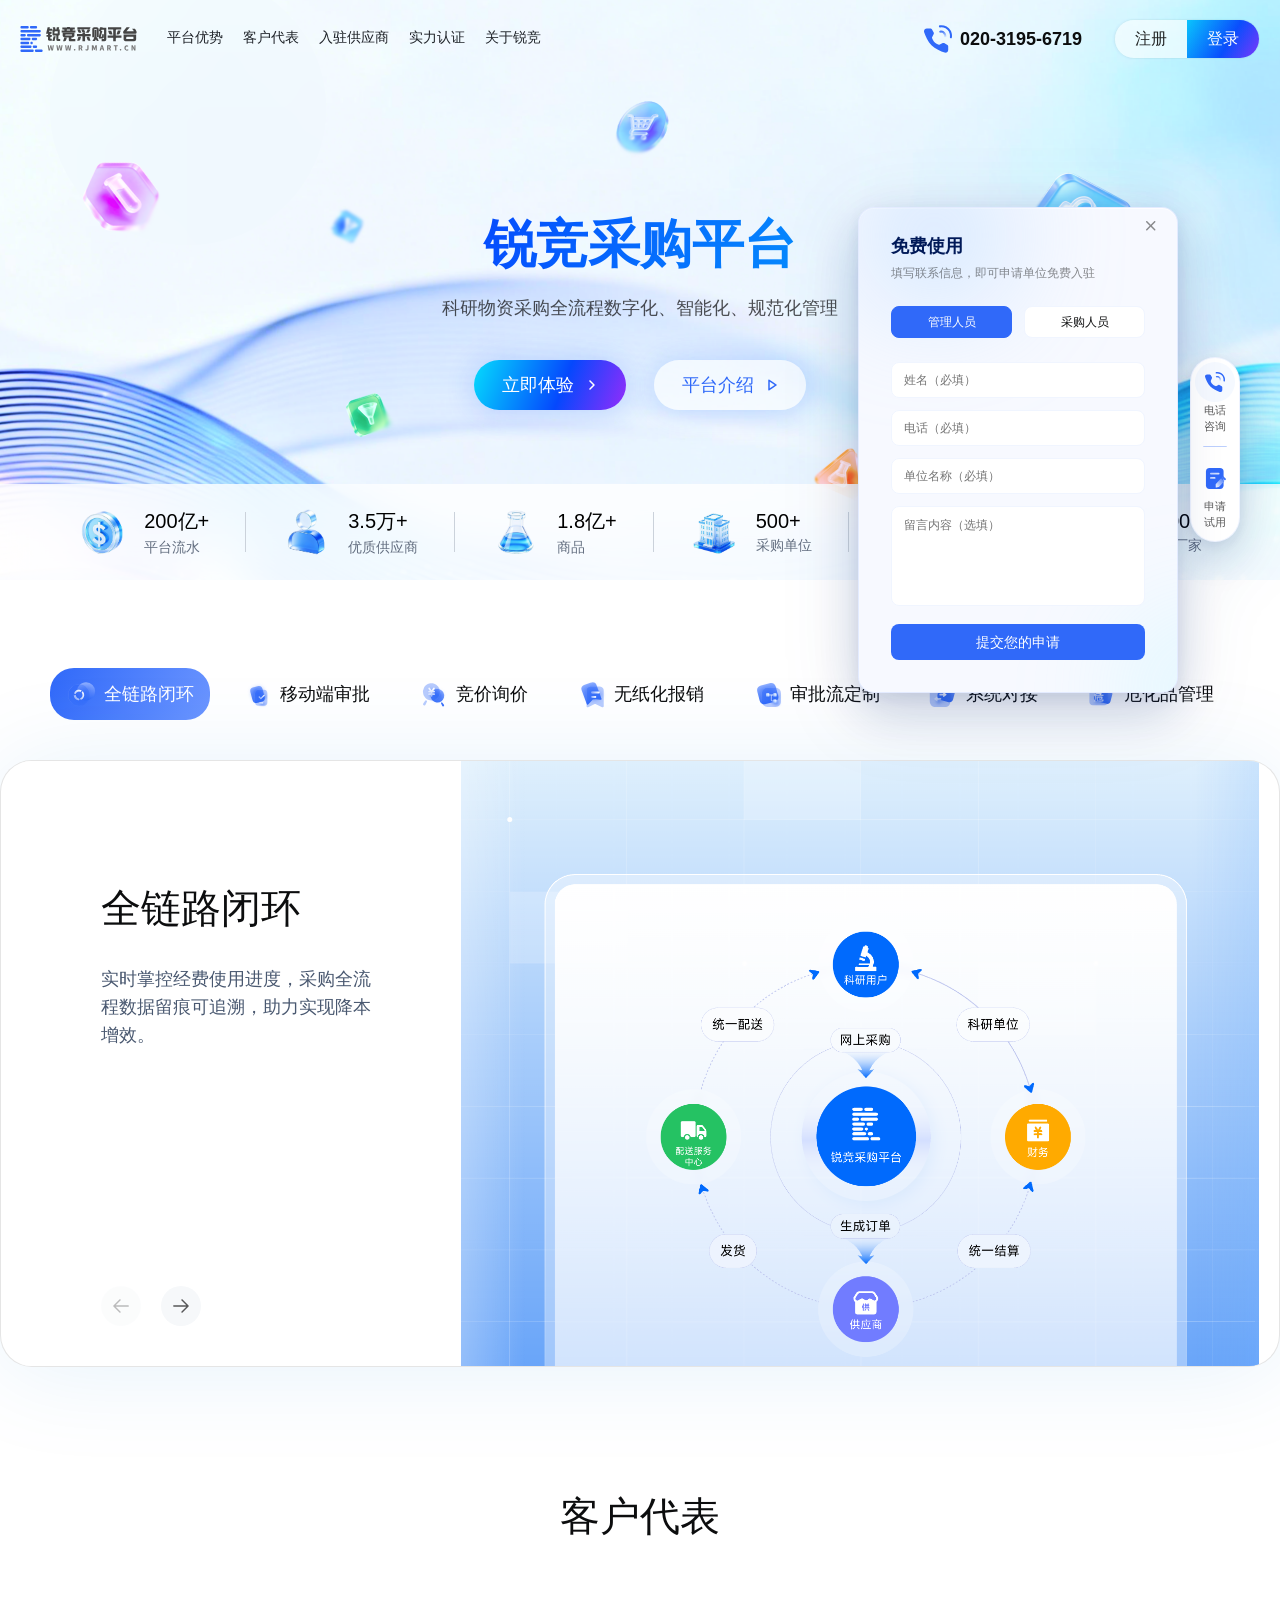
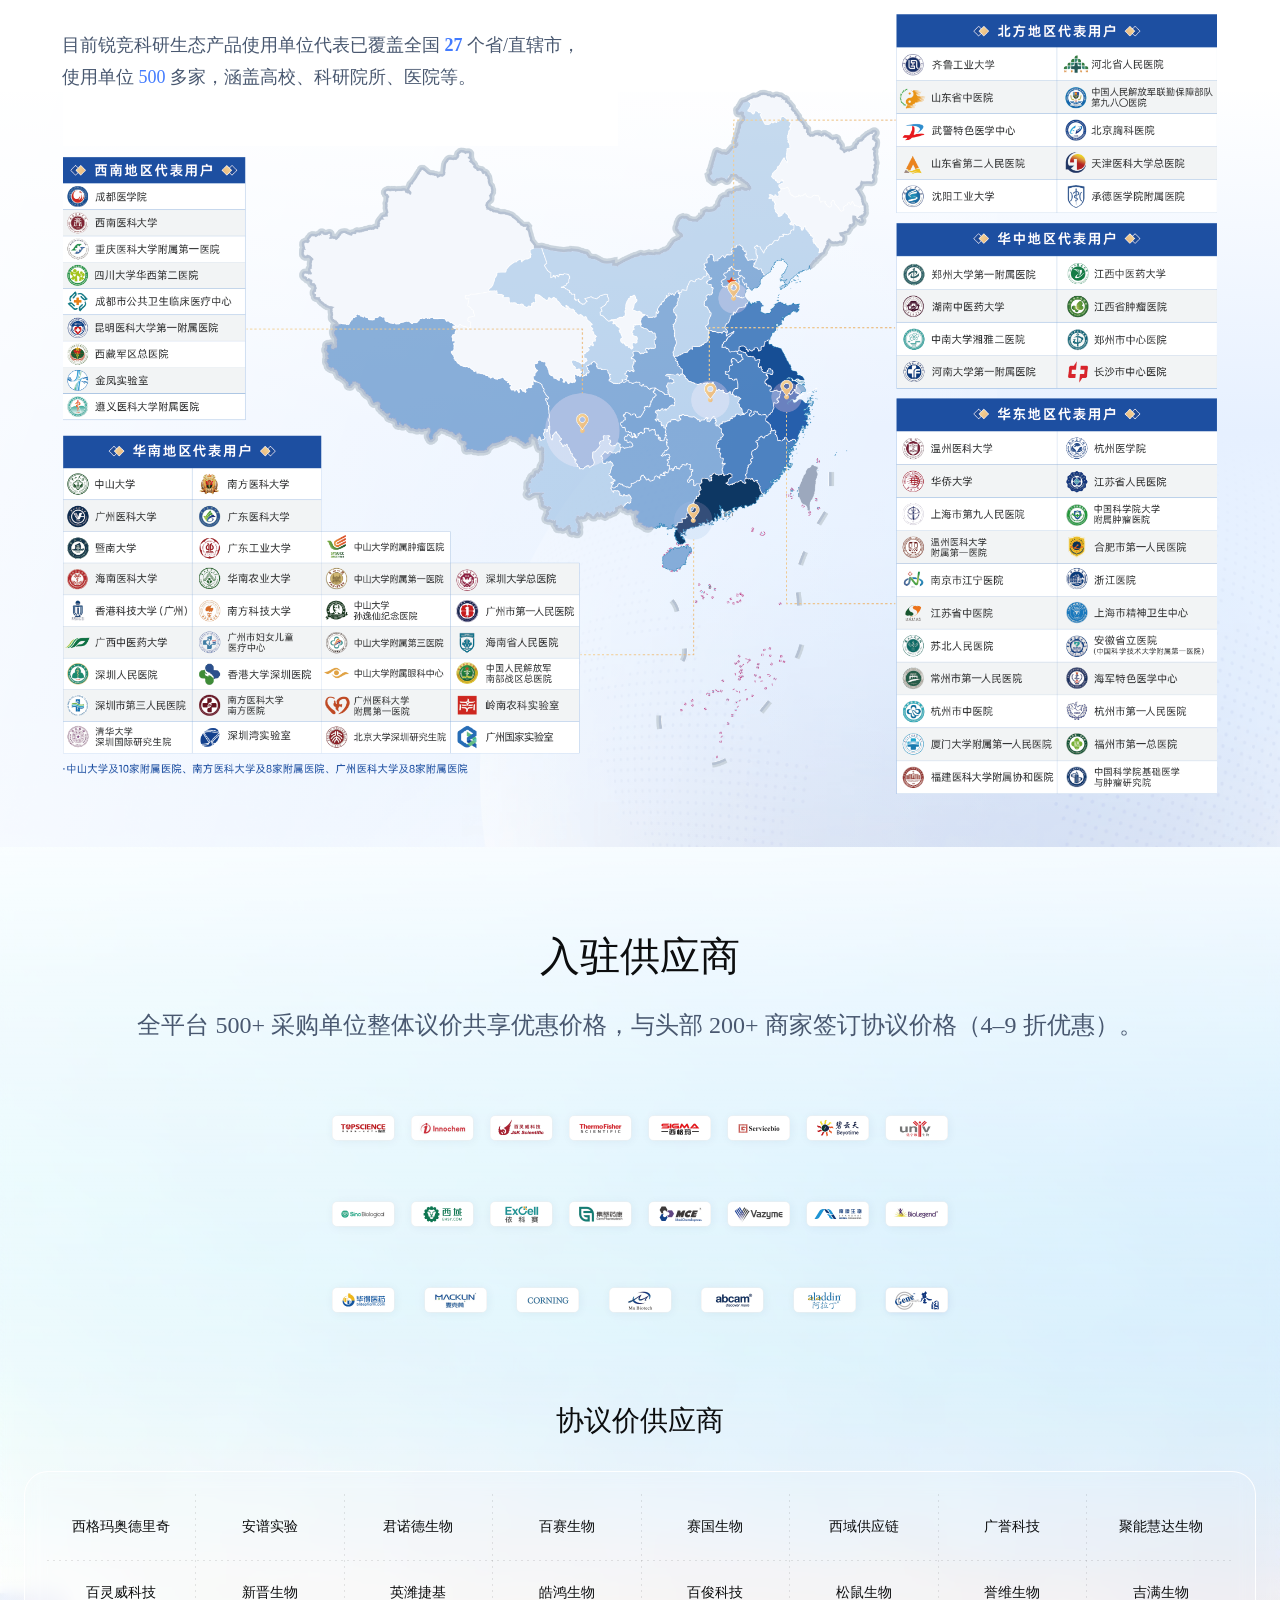
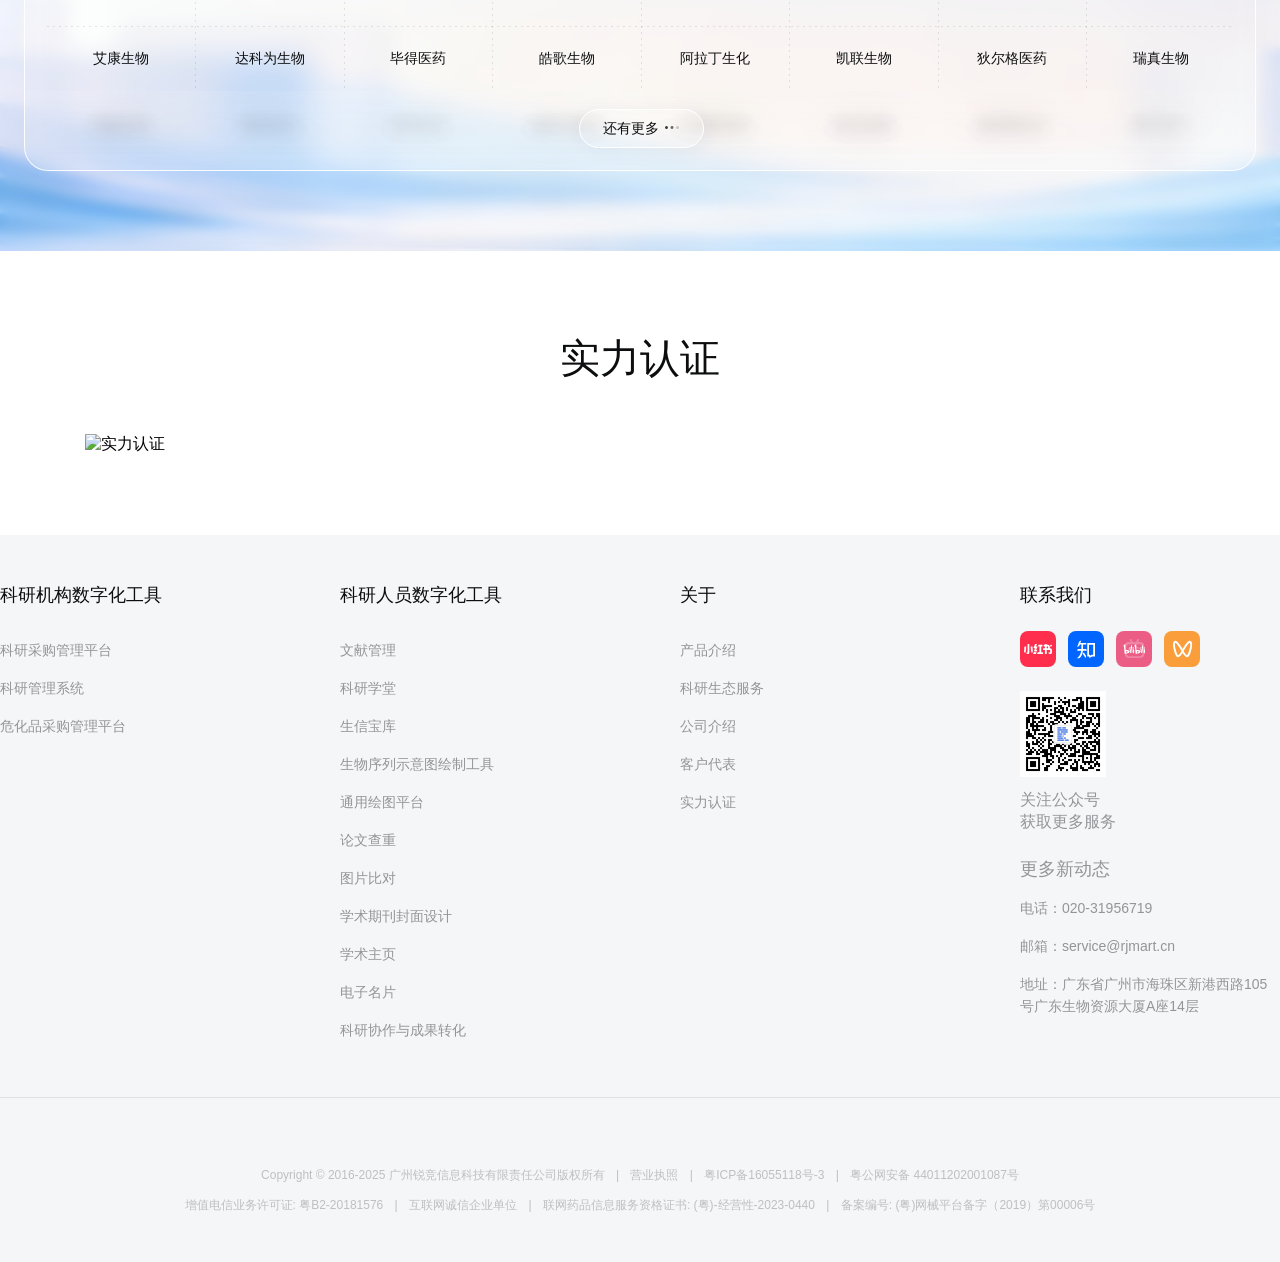
==== index.html @ 82f7213e "新增交互、动画、视频播放等需求，补充 .gitignore" ====
<!DOCTYPE html>
<html lang="zh-CN">
<head>
  <meta charset="UTF-8" />
  <meta name="viewport" content="width=device-width, initial-scale=1.0" />
  <title>锐竞采购平台</title>
  <link rel="stylesheet" href="./styles/base.css" />
</head>
<body>
  <div class="container">
    <!-- 头部导航 -->
    <header class="header">
      <div class="header-content">
        <div class="logo-nav">
          <div>
            <a href="https://www.rjmart.cn/" target="_blank" class="logo-link">
              <img src="./asset/icons/svg_069f43d7.svg" class="brand-logo" alt="锐竞采购平台" />
            </a>
          </div>
          <nav class="nav-links">
            <a href="#platform-features" class="nav-link">平台优势</a>
            <a href="#customer-section" class="nav-link">客户代表</a>
            <a href="#supplier-section" class="nav-link">入驻供应商</a>
            <a href="#certification-section" class="nav-link">实力认证</a>
            <a href="https://www.rjmart.net/" target="_blank" class="nav-link">关于锐竞</a>
          </nav>
        </div>
        <div class="header-right">
          <div class="phone">
            <img src="./asset/icons/svg_06b30892.svg" class="phone-icon" alt="电话" />
            <span>020-3195-6719</span>
          </div>
          <div class="auth-buttons">
            <a href="https://www.rjmart.cn/signup?registerType=1" target="_blank" class="btn-register link-reset">注册</a>
            <a href="https://www.rjmart.cn/Login" target="_blank" class="btn-login link-reset">登录</a>
          </div>
        </div>
      </div>
    </header>

    <!-- Hero区域 -->
    <section class="hero">
      <img src="./asset/images/2719b3e33a689b1fbf8936a420e613a2.png" class="hero-bg" alt="背景" />
      <div class="hero-content">
        <h1 class="hero-title">锐竞采购平台</h1>
        <p class="hero-subtitle">科研物资采购全流程数字化、智能化、规范化管理</p>
        <div class="hero-buttons">
          <a href="https://www.rjmart.cn/" target="_blank" class="btn-primary link-reset">
            <span>立即体验</span>
            <img src="./asset/icons/svg_hero_left_arrow.svg" class="hero-arrow-icon" alt="箭头" />
          </a>
          <button type="button" class="btn-secondary hero-platform-intro-btn" id="hero-platform-intro-btn">
            <span>平台介绍</span>
            <img src="./asset/icons/svg_hero_right_arrow.svg" class="hero-arrow-icon" alt="" aria-hidden="true" />
          </button>
        </div>
      </div>
    </section>

    <!-- 统计数据条 -->
    <div class="stats-bar">
      <div class="stats-bar-content">
        <div class="stat-item">
          <div class="stat-icon">
            <img src="./asset/images/3eb939e16cb990d3c353a13c28d0bb46.png" class="stat-sprite stat-sprite-1" alt="图标" />
          </div>
          <div class="stat-text">
            <h3>200亿+</h3>
            <p>平台流水</p>
          </div>
        </div>
        <div class="stat-divider"></div>
        <div class="stat-item">
          <div class="stat-icon">
            <img src="./asset/images/3eb939e16cb990d3c353a13c28d0bb46.png" class="stat-sprite stat-sprite-2" alt="图标" />
          </div>
          <div class="stat-text">
            <h3>3.5万+</h3>
            <p>优质供应商</p>
          </div>
        </div>
        <div class="stat-divider"></div>
        <div class="stat-item">
          <div class="stat-icon">
            <img src="./asset/images/3eb939e16cb990d3c353a13c28d0bb46.png" class="stat-sprite stat-sprite-3" alt="图标" />
          </div>
          <div class="stat-text">
            <h3>1.8亿+</h3>
            <p>商品</p>
          </div>
        </div>
        <div class="stat-divider"></div>
        <div class="stat-item">
          <div class="stat-icon">
            <img src="./asset/images/3eb939e16cb990d3c353a13c28d0bb46.png" class="stat-sprite stat-sprite-4" alt="图标" />
          </div>
          <div class="stat-text">
            <h3>500+</h3>
            <p>采购单位</p>
          </div>
        </div>
        <div class="stat-divider"></div>
        <div class="stat-item">
          <div class="stat-icon">
            <img src="./asset/images/3eb939e16cb990d3c353a13c28d0bb46.png" class="stat-sprite stat-sprite-5" alt="图标" />
          </div>
          <div class="stat-text">
            <h3>50万+</h3>
            <p>科研人员</p>
          </div>
        </div>
        <div class="stat-divider"></div>
        <div class="stat-item">
          <div class="stat-icon">
            <img src="./asset/images/3eb939e16cb990d3c353a13c28d0bb46.png" class="stat-sprite stat-sprite-6" alt="图标" />
          </div>
          <div class="stat-text">
            <h3>4800+</h3>
            <p>品牌厂家</p>
          </div>
        </div>
      </div>
    </div>

    <!-- 右侧浮窗 -->
    <div class="floating-window">
      <!-- 主表单面板 -->
      <div class="float-form-panel" id="main-panel">
        <!-- 背景装饰 -->
        <div class="float-bg-decoration float-bg-circle1"></div>
        <div class="float-bg-decoration float-bg-circle2"></div>

        <!-- 关闭按钮 -->
        <button class="float-close-btn" id="float-close-btn">
          <svg width="18" height="18" viewBox="0 0 18 18" fill="none">
            <path d="M9.24887 0.219943C9.54176 0.512837 9.54175 0.987716 9.24884 1.28059L5.79413 4.7349L9.24885 8.18922C9.54175 8.4821 9.54177 8.95697 9.24888 9.24986C8.95599 9.54274 8.48112 9.54273 8.18825 9.24982L4.73393 5.7951L1.27962 9.24981C0.98674 9.54272 0.51186 9.54274 0.218966 9.24984C-0.0739195 8.95696 -0.0739147 8.48209 0.218977 8.18921L3.67343 4.7349L0.218987 1.2806C-0.0739103 0.987717 -0.0739151 0.512844 0.218976 0.219953C0.511868 -0.0729385 0.98674 -0.0729337 1.27963 0.219964L4.73393 3.6744L8.18824 0.219954C8.48112 -0.0729381 8.95598 -0.0729429 9.24887 0.219943Z" fill="rgba(0, 0, 0, 0.45)"/>
          </svg>
        </button>

        <!-- 管理人员表单内容 -->
        <div class="float-form-content" id="manager-form-content">
          <!-- 标题 -->
          <div class="float-header">
            <div class="float-title">免费使用</div>
            <div class="float-subtitle">填写联系信息，即可申请单位免费入驻</div>
          </div>

          <!-- Tab切换 -->
          <div class="float-tabs">
            <div class="float-tab manager" data-tab="manager">管理人员</div>
            <div class="float-tab buyer" data-tab="buyer">采购人员</div>
          </div>

          <!-- 表单 -->
          <form class="float-form" id="float-form">
            <div class="float-input-wrapper">
              <input type="text" class="float-input" id="float-name" placeholder="姓名（必填）" required />
              <span class="float-error-msg">请输入姓名</span>
            </div>
            <div class="float-input-wrapper">
              <input type="tel" class="float-input" id="float-phone" placeholder="电话（必填）" required />
              <span class="float-error-msg">请输入正确的电话号码</span>
            </div>
            <div class="float-input-wrapper">
              <input type="text" class="float-input" id="float-company" placeholder="单位名称（必填）" required />
              <span class="float-error-msg">请输入单位名称</span>
            </div>
            <div class="float-input-wrapper">
              <textarea class="float-textarea" id="float-message" placeholder="留言内容（选填）"></textarea>
            </div>
            <button type="submit" class="float-submit-btn">提交您的申请</button>
          </form>
        </div>

        <!-- 采购人员内容 -->
        <div class="float-form-content buyer-panel" id="buyer-panel-content">
          <div class="float-header">
            <div class="float-title">免费使用</div>
            <div class="float-subtitle">填写联系信息，即可申请单位免费入驻</div>
          </div>

          <div class="float-tabs">
            <div class="float-tab buyer" data-tab="manager-back">管理人员</div>
            <div class="float-tab manager" data-tab="buyer">采购人员</div>
          </div>

          <div class="buyer-content">
            <div class="buyer-icon"></div>
            <div class="buyer-text">直接注册，立即开始采购</div>
            <button class="buyer-register-btn" id="buyer-register-btn">前往平台注册</button>
          </div>
        </div>

        <!-- 提交成功内容 -->
        <div class="float-form-content success-panel" id="success-panel-content">
          <div class="float-header">
            <div class="float-title">免费使用</div>
            <div class="float-subtitle">填写联系信息，即可申请单位免费入驻</div>
          </div>

          <div class="float-tabs">
            <div class="float-tab manager" data-tab="manager">管理人员</div>
            <div class="float-tab buyer" data-tab="buyer">采购人员</div>
          </div>

          <div class="success-content">
            <div class="success-icon-wrapper">
              <div class="success-icon">
                <svg width="48" height="48" viewBox="0 0 48 48" fill="none">
                  <path d="M24 4C12.96 4 4 12.96 4 24C4 35.04 12.96 44 24 44C35.04 44 44 35.04 44 24C44 12.96 35.04 4 24 4ZM19.6 34L9.6 24L12.44 21.16L19.6 28.3L35.56 12.34L38.4 15.18L19.6 34Z" fill="#19BE6B"/>
                </svg>
              </div>
              <div class="success-title">提交成功</div>
            </div>
            <div class="success-subtitle">请耐心等候，我们会尽快和您联系</div>
          </div>
        </div>

        <!-- 电话咨询内容 -->
        <div class="phone-consult-panel" id="phone-consult-panel-content">
          <div class="phone-consult-content">
            <div class="phone-consult-info">
              <div class="phone-consult-header">
                <div class="phone-consult-icon">
                  <img src="./asset/icons/svg_06b30892.svg" class="phone-consult-icon-image" alt="电话咨询" />
                </div>
                <div class="phone-consult-label">电话咨询</div>
              </div>
              <div class="phone-consult-number">020-3195-6719</div>
            </div>
          </div>
        </div>
      </div>

      <!-- 胶囊按钮组 -->
      <div class="float-capsule-buttons">
        <div class="float-capsule-item">
          <button class="float-capsule-btn" id="phone-consult-btn">
            <img src="./asset/icons/svg_06b30892.svg" class="float-capsule-phone-icon" alt="电话咨询" />
          </button>
          <div class="float-capsule-text">电话咨询</div>
        </div>

        <img src="./asset/icons/svg_7c4cdadf.svg" class="float-capsule-divider-image" alt="" aria-hidden="true" />

        <div class="float-capsule-item">
          <button class="float-capsule-btn" id="trial-btn">
            <span class="float-capsule-trial-icon-wrap">
              <img src="./asset/icons/svg_067db732.svg" class="float-capsule-trial-icon" alt="申请试用" />
            </span>
          </button>
          <div class="float-capsule-text">申请试用</div>
        </div>
      </div>
    </div>

    <!-- 电话咨询弹窗 -->
    <div class="phone-popup" id="phone-popup">
      <div class="phone-popup-content">
        <div class="phone-popup-title">电话咨询</div>
        <div class="phone-popup-number">400-920-5856</div>
        <button class="phone-popup-close" id="phone-popup-close">关闭</button>
      </div>
    </div>

    <!-- 平台介绍视频弹窗（无标题栏、视频贴边，关闭钮叠在画面角上） -->
    <div class="hero-video-modal" id="hero-video-modal" aria-hidden="true">
      <div class="hero-video-modal__panel" role="dialog" aria-modal="true" aria-label="平台介绍视频">
        <div class="hero-video-modal__frame">
          <button type="button" class="hero-video-modal__close" id="hero-video-modal-close" aria-label="关闭">
            <span class="hero-video-modal__close-x" aria-hidden="true">×</span>
          </button>
          <video
            id="hero-intro-video"
            class="hero-video-modal__video"
            controls
            playsinline
            preload="auto"
            src="./asset/videos/锐竞采购平台介绍视频.mp4"
          >
            您的浏览器不支持视频播放。
          </video>
        </div>
      </div>
    </div>

    <!-- 功能导航区 -->
    <section class="features-section" id="platform-features">
      <div class="feature-tabs">
        <div class="feature-tab active" data-feature="0">
          <img src="./asset/icons/svg_e5fe898e.svg" alt="全链路闭环" />
          <span>全链路闭环</span>
        </div>
        <div class="feature-tab" data-feature="1">
          <img src="./asset/icons/svg_d5ce6369.svg" alt="移动端审批" />
          <span>移动端审批</span>
        </div>
        <div class="feature-tab" data-feature="2">
          <img src="./asset/icons/svg_d8005b48.svg" alt="竞价询价" />
          <span>竞价询价</span>
        </div>
        <div class="feature-tab" data-feature="3">
          <img src="./asset/icons/svg_da78102b.svg" alt="无纸化报销" />
          <span>无纸化报销</span>
        </div>
        <div class="feature-tab" data-feature="4">
          <img src="./asset/icons/svg_dcaa080a.svg" alt="审批流定制" />
          <span>审批流定制</span>
        </div>
        <div class="feature-tab" data-feature="5">
          <img src="./asset/icons/svg_f1c363e5.svg" alt="系统对接" />
          <span>系统对接</span>
        </div>
        <div class="feature-tab" data-feature="6">
          <img src="./asset/icons/svg_f3f55bc4.svg" alt="危化品管理" />
          <span>危化品管理</span>
        </div>
      </div>

      <div class="feature-card">
        <div class="feature-info">
          <div class="feature-copy" id="feature-copy">
            <h2 id="feature-title">全链路闭环</h2>
            <p id="feature-desc">实时掌控经费使用进度，采购全流程数据留痕可追溯，助力实现降本增效。</p>
          </div>
          <div class="feature-nav-buttons">
            <div class="nav-btn disabled" id="prev-btn">
              <img src="./asset/icons/svg_e186ea07.svg" class="nav-arrow-icon nav-arrow-icon--prev" alt="上一个" />
            </div>
            <div class="nav-btn" id="next-btn">
              <img src="./asset/icons/svg_e186ea07.svg" class="nav-arrow-icon" alt="下一个" />
            </div>
          </div>
        </div>
        <div class="feature-image" id="feature-image">
          <div class="feature-carousel" id="feature-carousel">
            <div class="feature-carousel-track" id="feature-carousel-track"></div>
          </div>
        </div>
      </div>
    </section>

    <!-- 客户代表区域 -->
    <section id="customer-section" style="display: flex; justify-content: flex-start; align-items: center; flex-direction: column; gap: 48px; padding-top: 40px;">
      <span style="color: #0C0D0E; font-size: 40px; font-family: PingFang SC; font-weight: 500; line-height: 60px;">客户代表</span>
      <div style="width: 1920px; height: 852px; flex: none; position: relative;">
        <div style="width: 1920px; height: 818px; flex: none; position: absolute; left: 0px; top: 34px; z-index: 0;">
          <img src="./asset/images/24d92bf38ad6e90e98cdb45c10b36dd3.png" title="矩形 62" style="flex: none; position: absolute; left: 140px; top: 217px; z-index: 1; width: 1780px; height: 737px; object-fit: cover" />
          <div style="width: 1920px; height: 755px; flex: none; background: linear-gradient(181deg, #FFFFFF 0%, #E6F0FF 44%, rgba(255,255,255,0) 100%); position: absolute; left: 0px; top: 63px; z-index: 2;"></div>
          <div style="width: 1317px; height: 802px; flex: none; background: linear-gradient(108deg, #FFFFFF 0%, rgba(255,255,255,0) 100%, rgba(255,255,255,0) 100%); position: absolute; left: 0px; top: 16px; z-index: 3;"></div>
        </div>
        <div style="width: 1232px; height: 818px; flex: none; position: absolute; left: 344px; top: 0px; z-index: 1;">
          <div style="width: 320px; height: 374px; flex: none; background: #FFFFFF; position: absolute; left: 873px; top: 425px; z-index: 1;"></div>
          <div style="width: 130px; height: 222px; flex: none; background: #FFFFFF; position: absolute; left: 297px; top: 536px; z-index: 2;"></div>
          <div style="width: 258px; height: 190px; flex: none; background: #FFFFFF; position: absolute; left: 297px; top: 568px; z-index: 3;"></div>
          <div style="width: 258px; height: 291px; flex: none; background: #FFFFFF; position: absolute; left: 39px; top: 467px; z-index: 4;"></div>
          <div style="width: 320px; height: 184px; flex: none; background: #FFFFFF; position: absolute; left: 873px; top: 34px; z-index: 5;"></div>
          <div style="width: 320px; height: 143px; flex: none; background: #FFFFFF; position: absolute; left: 873px; top: 250px; z-index: 6;"></div>
          <div style="width: 182px; height: 239px; flex: none; background: #FFFFFF; position: absolute; left: 39px; top: 186px; z-index: 7;"></div>
          <img src="./asset/images/29f3bbb7d2d276ce3cf586221c9dc9c2.png" title="资源 7@300x" style="flex: none; position: absolute; left: 39px; top: 19px; z-index: 8; width: 1154px; height: 780px; object-fit: cover" />
          <div style="width: 555px; height: 56px; flex: none; background: #FFFFFF; position: absolute; left: 39px; top: 95px; z-index: 9;"></div>
          <span style="position: absolute; left: 38px; top: 34px; z-index: 10;">
            <span style="color: #495870; font-size: 18px; font-family: PingFang SC; line-height: 32px;">目前锐竞科研生态产品使用单位代表已覆盖全国</span>
            <span style="color: #427BFF; font-size: 18px; font-family: PingFang SC; font-weight: 600; line-height: 32px;">27</span>
            <span style="color: #495870; font-size: 18px; font-family: PingFang SC; line-height: 32px;">个省/直辖市，<br />使用单位</span>
            <span style="color: #427BFF; font-size: 18px; font-family: PingFang SC; font-weight: 500; line-height: 32px;">500</span>
            <span style="color: #495870; font-size: 18px; font-family: PingFang SC; line-height: 32px;">多家，涵盖高校、科研院所、医院等。</span>
          </span>
        </div>
      </div>
    </section>

    <!-- 入驻供应商区域 -->
    <section id="supplier-section" class="supplier-section">
      <div class="supplier-stage">
        <div class="supplier-stage-layer">
          <div class="supplier-stage-layer">
            <div class="supplier-stage-layer">
              <img src="./asset/images/bed6c5d9e327fe053f908bda0a85f97e.png" title="jimeng-2026-02-28-1675-柔和渐变背景，虚化的建筑轮廓，光影流动，横版构图，高饱和度，细腻渐变，留白设计，..." class="supplier-stage-image" />
            </div>
          </div>
        </div>
        <div class="supplier-stage-backdrop"></div>
      </div>
      <div class="supplier-brand-group">
        <div class="supplier-brand-heading">
          <span class="supplier-brand-title">入驻供应商</span>
          <span class="supplier-brand-desc">全平台 500+ 采购单位整体议价共享优惠价格，与头部 200+ 商家签订协议价格（4–9 折优惠）。</span>
        </div>
        <div class="supplier-brand-grid">
          <div class="supplier-brand-row">
            <div class="supplier-logo-card">
              <img src="./asset/images/f73e2f1a041bc54a1525e1104da39fa9.png" title="矩形" class="supplier-logo-image" />
            </div>
            <div class="supplier-logo-card">
              <img src="./asset/images/414c98cd2922da76e80208afda2759df.png" title="矩形" class="supplier-logo-image" />
            </div>
            <div class="supplier-logo-card">
              <img src="./asset/images/63bdd1ba0f12b15691a488fd498a1643.png" title="矩形" class="supplier-logo-image" />
            </div>
            <div class="supplier-logo-card">
              <img src="./asset/images/28b0616cf3a1143e42f4c5556c20566c.png" title="矩形" class="supplier-logo-image" />
            </div>
            <div class="supplier-logo-card">
              <img src="./asset/images/ec1db71f625004ba42505c00cb9d2d3c.png" title="矩形" class="supplier-logo-image" />
            </div>
            <div class="supplier-logo-card">
              <img src="./asset/images/37f9e564ad1c8d241e46bd940a8522bf.png" title="矩形" class="supplier-logo-image" />
            </div>
            <div class="supplier-logo-card">
              <img src="./asset/images/d3fcb0528fd273cba869e4e918089c51.png" title="矩形" class="supplier-logo-image" />
            </div>
            <div class="supplier-logo-card">
              <img src="./asset/images/ce4fb75132be92e7ad9502540ce24ff8.png" title="矩形" class="supplier-logo-image" />
            </div>
          </div>
          <div class="supplier-brand-row">
            <div class="supplier-logo-card">
              <img src="./asset/images/8abc076a37efc79b2da609cdb899a623.png" title="矩形" class="supplier-logo-image" />
            </div>
            <div class="supplier-logo-card">
              <img src="./asset/images/6a76c535bfde173c8c0e99a8c80fe584.png" title="矩形" class="supplier-logo-image" />
            </div>
            <div class="supplier-logo-card">
              <img src="./asset/images/855cd5bdec8fd194efb5720cea2ec0dd.png" title="矩形" class="supplier-logo-image" />
            </div>
            <div class="supplier-logo-card">
              <img src="./asset/images/745b9722b07695d207603a849d4f47d6.png" title="矩形" class="supplier-logo-image" />
            </div>
            <div class="supplier-logo-card">
              <img src="./asset/images/c1bf9e6d8343b51e20f684ea6ed7fefb.png" title="矩形" class="supplier-logo-image" />
            </div>
            <div class="supplier-logo-card">
              <img src="./asset/images/78c33c28a5db6328555abafa4793f197.png" title="矩形" class="supplier-logo-image" />
            </div>
            <div class="supplier-logo-card">
              <img src="./asset/images/9ee7056893e0f6d38f1b2a694793f84c.png" title="矩形" class="supplier-logo-image" />
            </div>
            <div class="supplier-logo-card">
              <img src="./asset/images/d27ed32641349edb666022c22a7455ac.png" title="矩形" class="supplier-logo-image" />
            </div>
          </div>
          <div class="supplier-brand-row">
            <div class="supplier-logo-card">
              <img src="./asset/images/6af9203e78d73c6a4c23c68b34a7e800.png" title="矩形" class="supplier-logo-image" />
            </div>
            <div class="supplier-logo-card">
              <img src="./asset/images/e1e1f05fcdc4d06afb3b340d09315c17.png" title="矩形" class="supplier-logo-image" />
            </div>
            <div class="supplier-logo-card">
              <img src="./asset/images/60ebbe9fc993a612b2f87510ecf8499f.png" title="矩形" class="supplier-logo-image" />
            </div>
            <div class="supplier-logo-card">
              <img src="./asset/images/854fe8fd7c16313464916c800ae90a75.png" title="矩形" class="supplier-logo-image" />
            </div>
            <div class="supplier-logo-card">
              <img src="./asset/images/2d260b17cbcd17c4989f4dc9cde3ccc5.png" title="矩形" class="supplier-logo-image" />
            </div>
            <div class="supplier-logo-card">
              <img src="./asset/images/d4b8ca3c629e7d3ea554f47eab1eb773.png" title="矩形" class="supplier-logo-image" />
            </div>
            <div style="width: 125px; height: 50px; flex: none; background: #FFFFFF; border-style: solid; border-color: #EEEEEE; border-width: 0.5px; border-radius: 10px; box-shadow: 0px 2px 10px 0px rgba(48,105,249,0.06), 2px 2px 20px 0px rgba(0,45,106,0.06); overflow: hidden; position: relative;">
              <img src="./asset/images/262682b7810b7166c2731aa69856cb11.png" title="矩形" class="supplier-logo-image" />
            </div>
          </div>
        </div>
      </div>
      <div class="protocol-section">
        <span class="protocol-title">协议价供应商</span>
        <div class="protocol-card">
          <div class="protocol-card-inner">
            <div class="supplier-grid-overlay"></div>
            <div class="protocol-grid">
              <div class="protocol-row-stretch">
                <div class="protocol-supplier-cell">
                  <span class="protocol-supplier-name">西格玛奥德里奇</span>
                </div>
                <div class="protocol-supplier-cell">
                  <span class="protocol-supplier-name">安谱实验</span>
                </div>
                <div class="protocol-supplier-cell">
                  <span class="protocol-supplier-name">君诺德生物</span>
                </div>
                <div class="protocol-supplier-cell">
                  <span class="protocol-supplier-name">百赛生物</span>
                </div>
                <div class="protocol-supplier-cell">
                  <span class="protocol-supplier-name">赛国生物</span>
                </div>
                <div class="protocol-supplier-cell">
                  <span class="protocol-supplier-name">西域供应链</span>
                </div>
                <div class="protocol-supplier-cell">
                  <span class="protocol-supplier-name">广誉科技</span>
                </div>
                <div class="protocol-supplier-cell">
                  <span class="protocol-supplier-name">聚能慧达生物</span>
                </div>
              </div>
              <div class="protocol-row-auto">
                <div class="protocol-supplier-cell-fixed">
                  <span class="protocol-supplier-name">百灵威科技</span>
                </div>
                <div class="protocol-supplier-cell-fixed">
                  <span class="protocol-supplier-name">新晋生物</span>
                </div>
                <div class="protocol-supplier-cell-fixed">
                  <span class="protocol-supplier-name">英潍捷基</span>
                </div>
                <div class="protocol-supplier-cell-fixed">
                  <span class="protocol-supplier-name">皓鸿生物</span>
                </div>
                <div class="protocol-supplier-cell-fixed">
                  <span class="protocol-supplier-name">百俊科技</span>
                </div>
                <div class="protocol-supplier-cell-fixed">
                  <span class="protocol-supplier-name">松鼠生物</span>
                </div>
                <div class="protocol-supplier-cell-fixed">
                  <span class="protocol-supplier-name">誉维生物</span>
                </div>
                <div class="protocol-supplier-cell-fixed">
                  <span class="protocol-supplier-name">吉满生物</span>
                </div>
              </div>
              <div class="protocol-row-stretch">
                <div class="protocol-supplier-cell">
                  <span class="protocol-supplier-name">艾康生物</span>
                </div>
                <div class="protocol-supplier-cell">
                  <span class="protocol-supplier-name">达科为生物</span>
                </div>
                <div class="protocol-supplier-cell">
                  <span class="protocol-supplier-name">毕得医药</span>
                </div>
                <div class="protocol-supplier-cell">
                  <span class="protocol-supplier-name">皓歌生物</span>
                </div>
                <div class="protocol-supplier-cell">
                  <span class="protocol-supplier-name">阿拉丁生化</span>
                </div>
                <div class="protocol-supplier-cell">
                  <span class="protocol-supplier-name">凯联生物</span>
                </div>
                <div class="protocol-supplier-cell">
                  <span class="protocol-supplier-name">狄尔格医药</span>
                </div>
                <div class="protocol-supplier-cell">
                  <span class="protocol-supplier-name">瑞真生物</span>
                </div>
              </div>
              <div style="display: flex; align-self: stretch; flex: 1; justify-content: flex-start; align-items: flex-start; filter: blur(8px); opacity: 0.32;">
                <div class="protocol-supplier-cell">
                  <span class="protocol-supplier-name">鼎国生物</span>
                </div>
                <div class="protocol-supplier-cell">
                  <span class="protocol-supplier-name">威佳科技</span>
                </div>
                <div class="protocol-supplier-cell">
                  <span class="protocol-supplier-name">吉至生化</span>
                </div>
                <div class="protocol-supplier-cell">
                  <span class="protocol-supplier-name">迪科马科技</span>
                </div>
                <div class="protocol-supplier-cell">
                  <span class="protocol-supplier-name">伊诺凯科技</span>
                </div>
                <div class="protocol-supplier-cell">
                  <span class="protocol-supplier-name">皓元生物</span>
                </div>
                <div class="protocol-supplier-cell">
                  <span class="protocol-supplier-name">麦克林生化</span>
                </div>
                <div class="protocol-supplier-cell">
                  <span class="protocol-supplier-name">蓝木化工</span>
                </div>
              </div>
              <div style="display: flex; align-self: stretch; flex: 1; justify-content: flex-start; align-items: flex-start;">
                <div class="protocol-supplier-cell">
                  <span class="protocol-supplier-name">弗得生物</span>
                </div>
                <div class="protocol-supplier-cell">
                  <span class="protocol-supplier-name">义翘神州</span>
                </div>
                <div class="protocol-supplier-cell">
                  <span class="protocol-supplier-name">聚研生物</span>
                </div>
                <div class="protocol-supplier-cell">
                  <span class="protocol-supplier-name">晨学生物</span>
                </div>
                <div class="protocol-supplier-cell">
                  <span class="protocol-supplier-name">安邦生物</span>
                </div>
                <div class="protocol-supplier-cell">
                  <span class="protocol-supplier-name">迅益生物</span>
                </div>
                <div class="protocol-supplier-cell">
                  <span class="protocol-supplier-name">优宁维生物</span>
                </div>
                <div class="protocol-supplier-cell">
                  <span class="protocol-supplier-name">深圳瑞沃德</span>
                </div>
              </div>
              <div style="display: flex; align-self: stretch; flex: 1; justify-content: center; align-items: flex-start;">
                <div class="protocol-supplier-cell">
                  <span class="protocol-supplier-name">荣满生物</span>
                </div>
                <div class="protocol-supplier-cell">
                  <span class="protocol-supplier-name">萨恩化学</span>
                </div>
                <div class="protocol-supplier-cell">
                  <span class="protocol-supplier-name">陶术生物</span>
                </div>
                <div class="protocol-supplier-cell">
                  <span class="protocol-supplier-name">基因生物</span>
                </div>
                <div class="protocol-supplier-cell">
                  <span class="protocol-supplier-name">浩博世纪</span>
                </div>
                <div class="protocol-supplier-cell">
                  <span class="protocol-supplier-name">韶远试剂</span>
                </div>
                <div class="protocol-supplier-cell">
                  <span class="protocol-supplier-name">碳水生物</span>
                </div>
                <div class="protocol-supplier-cell">
                  <span class="protocol-supplier-name">欣博盛生物</span>
                </div>
              </div>
              <div style="display: flex; align-self: stretch; flex: 1; justify-content: center; align-items: flex-start;">
                <div style="width: 148.5px; display: flex; flex: none; align-self: stretch; justify-content: center; align-items: center; gap: 8px; padding: 8px 12px; border-radius: 8px;">
                  <span class="protocol-supplier-name">海恩医疗</span>
                </div>
                <div style="width: 148.5px; display: flex; flex: none; align-self: stretch; justify-content: center; align-items: center; gap: 8px; padding: 8px 12px; border-radius: 8px;">
                  <span class="protocol-supplier-name">中乔新舟</span>
                </div>
                <div style="width: 148.5px; display: flex; flex: none; align-self: stretch; justify-content: center; align-items: center; gap: 8px; padding: 8px 12px; border-radius: 8px;">
                  <span class="protocol-supplier-name">拓山生物</span>
                </div>
                <div style="width: 148.5px; display: flex; flex: none; align-self: stretch; justify-content: center; align-items: center; gap: 8px; padding: 8px 12px; border-radius: 8px;">
                  <span class="protocol-supplier-name">联硕生物</span>
                </div>
              </div>
            </div>
          </div>
          <div style="width: 1232px; height: 83px; flex: none; background: linear-gradient(180deg, rgba(255, 255, 255, 0.05) 10%, rgba(255, 255, 255, 0.1) 97%); backdrop-filter: blur(20px) saturate(100%); position: absolute; left: 0px; top: 219px; z-index: 1;"></div>
          <div style="width: 125px; height: 39px; flex: none; background: rgba(255,255,255,0.1); border-style: solid; border-color: #FFFFFF; border-width: 1px; border-radius: 100px; box-shadow: 2px 2px 20px 0px rgba(0,45,106,0.06); position: absolute; left: 554px; top: 237px; z-index: 2; overflow: hidden;">
            <div style="width: 100%; height: 100%; display: flex; justify-content: center; align-items: center; gap: 6px; position: absolute; left: 0; top: 0; z-index: 0;">
              <span style="flex-shrink: 0; color: #0C0D0E; font-size: 14px; font-family: PingFang SC; line-height: 20px;">还有更多</span>
              <div style="display: flex; align-items: center; transform: translateY(-1px); z-index: 1;">
                <img src="./asset/icons/svg_df114d0b.svg" />
              </div>
            </div>
          </div>
        </div>
      </div>
    </section>

    <!-- 实力认证区域 -->
    <section id="certification-section" style="width: 100%; padding: 80px 0; display: flex; flex-direction: column; align-items: center; gap: 48px;">
      <h2 style="color: #0C0D0E; font-size: 40px; font-weight: 500; margin: 0;">实力认证</h2>
      <img src="./asset/images/f1564d09666a9493f077b5fd6b3a4d22.png"
           style="width: 100%; max-width: 1111px; height: auto; object-fit: contain;"
           alt="实力认证" />
    </section>

    <!-- 页脚区域 -->
    <footer style="width: 100%; background: #F5F6F7; padding: 48px 0;">
      <div style="width: 1280px; margin: 0 auto; display: flex; justify-content: space-between; gap: 80px;">
        <!-- 科研机构数字化工具 -->
        <div class="footer-column">
          <h3 class="footer-column-title">科研机构数字化工具</h3>
          <ul class="footer-list">
            <li class="footer-list-item">科研采购管理平台</li>
            <li class="footer-list-item">科研管理系统</li>
            <li class="footer-list-item">危化品采购管理平台</li>
          </ul>
        </div>

        <!-- 科研人员数字化工具 -->
        <div class="footer-column">
          <h3 class="footer-column-title">科研人员数字化工具</h3>
          <ul class="footer-list">
            <li class="footer-list-item">文献管理</li>
            <li class="footer-list-item">科研学堂</li>
            <li class="footer-list-item">生信宝库</li>
            <li class="footer-list-item">生物序列示意图绘制工具</li>
            <li class="footer-list-item">通用绘图平台</li>
            <li class="footer-list-item">论文查重</li>
            <li class="footer-list-item">图片比对</li>
            <li class="footer-list-item">学术期刊封面设计</li>
            <li class="footer-list-item">学术主页</li>
            <li class="footer-list-item">电子名片</li>
            <li class="footer-list-item">科研协作与成果转化</li>
          </ul>
        </div>

        <!-- 关于 -->
        <div class="footer-column">
          <h3 class="footer-column-title">关于</h3>
          <ul class="footer-list">
            <li class="footer-list-item">产品介绍</li>
            <li class="footer-list-item">科研生态服务</li>
            <li class="footer-list-item">公司介绍</li>
            <li class="footer-list-item">客户代表</li>
            <li class="footer-list-item">实力认证</li>
          </ul>
        </div>

        <!-- 联系我们 -->
        <div class="footer-column">
          <h3 class="footer-column-title">联系我们</h3>
          <div class="footer-social-row">
            <img src="./asset/icons/svg_06d318b4.svg" class="social-icon" alt="微信" />
            <img src="./asset/icons/svg_06e27a35.svg" class="social-icon" alt="QQ" />
            <div class="social-icon-box">
              <img src="./asset/icons/svg_95ba60c5.svg" alt="小红书" />
            </div>
            <img src="./asset/icons/svg_06851831.svg" class="social-icon" alt="微博" />
          </div>
          <div class="footer-qr-group">
            <img src="./asset/images/af0363a566b4480cc1e379616373fef2.png"
                 class="footer-qrcode"
                 alt="二维码" />
            <p class="footer-qr-text">
              关注公众号<br/>获取更多服务
            </p>
          </div>
          <p class="footer-subtitle">更多新动态</p>
          <ul class="footer-list">
            <li class="footer-contact-item">电话：020-31956719</li>
            <li class="footer-contact-item">邮箱：service@rjmart.cn</li>
            <li class="footer-contact-item">地址：广东省广州市海珠区新港西路105号广东生物资源大厦A座14层</li>
          </ul>
        </div>
      </div>

      <!-- 版权信息 -->
      <div class="footer-legal">
        <div class="footer-legal-logo">
          <img src="./asset/icons/svg_7c46413a.svg" alt="Logo" />
        </div>
        <div class="footer-legal-text">
          <span>Copyright © 2016-2025 广州锐竞信息科技有限责任公司版权所有</span>
          <span class="footer-divider">|</span>
          <span>营业执照</span>
          <span class="footer-divider">|</span>
          <span>粤ICP备16055118号-3</span>
          <span class="footer-divider">|</span>
          <span>粤公网安备 44011202001087号</span>
        </div>
        <div class="footer-legal-text">
          <span>增值电信业务许可证: 粤B2-20181576</span>
          <span class="footer-divider">|</span>
          <span>互联网诚信企业单位</span>
          <span class="footer-divider">|</span>
          <span>联网药品信息服务资格证书: (粤)-经营性-2023-0440</span>
          <span class="footer-divider">|</span>
          <span>备案编号: (粤)网械平台备字（2019）第00006号</span>
        </div>
      </div>
    </footer>
  </div>
  <script src="./scripts/feature-data.js"></script>
  <script src="./scripts/main.js"></script>
</body>
</html>
---- styles/base.css ----
*, *::before, *::after { box-sizing: border-box; }
    body { padding: 0; margin: 0; font-family: 'PingFang SC', -apple-system, BlinkMacSystemFont, sans-serif; }
    p { margin: 0; }

    /* 响应式容器 - 固定版心1280px */
    .container {
      width: 100%;
      background: #FFFFFF;
      overflow-x: hidden;
    }

    /* 头部导航 */
    .header {
      width: 100%;
      height: 78px;
      background: transparent;
      backdrop-filter: blur(0px);
      position: fixed;
      top: 0;
      left: 0;
      z-index: 100;
      display: flex;
      justify-content: center;
      align-items: center;
      transition: background 0.3s ease;
    }

    .header.scrolled {
      background: #FFFFFF;
      box-shadow: none;
    }

    .header-content {
      width: 1280px;
      display: flex;
      justify-content: space-between;
      align-items: center;
    }

    .logo-nav {
      display: flex;
      align-items: center;
      gap: 68px;
    }

    .nav-links {
      display: flex;
      gap: 60px;
    }

    .nav-link {
      height: 78px;
      display: flex;
      align-items: center;
      color: #1F2329;
      font-size: 16px;
      font-weight: 500;
      cursor: pointer;
      border-bottom: 2px solid transparent;
      transition: border-color 0.3s;
      text-decoration: none;
    }

    .nav-link:hover {
      border-bottom-color: #1D65FB;
    }

    .link-reset {
      text-decoration: none;
    }

    .logo-link {
      display: block;
      line-height: 0;
    }

    .brand-logo {
      width: 117px;
      height: 26px;
    }

    .phone-icon {
      width: 28px;
      height: 28px;
    }

    /* 右侧浮窗 */
    .floating-window {
      position: fixed;
      right: 40px;
      top: 50%;
      transform: translateY(-50%);
      z-index: 99;
      display: flex;
      gap: 12px;
      align-items: center;
      filter: drop-shadow(0 12px 36px rgba(24, 56, 125, 0.12));
    }

    .floating-window.phone-consult-active .float-form-panel {
      position: absolute;
      right: calc(100% + 12px);
      top: 25px;
      transform: translateY(-50%);
      margin-top: 0;
    }

    /* 主表单面板 */
    .float-form-panel {
      width: 320px;
      height: 486px;
      background: rgb(247, 249, 255);
      border: 1px solid rgba(48, 105, 249, 0.1);
      border-radius: 16px;
      box-shadow:
        0 20px 48px rgba(16, 45, 110, 0.14),
        0 6px 18px rgba(16, 45, 110, 0.08),
        inset 0 1px 0 rgba(255, 255, 255, 0.72);
      position: relative;
      overflow: hidden;
    }

    /* 背景装饰圆 */
    .float-bg-decoration {
      position: absolute;
      pointer-events: none;
    }

    .float-bg-circle1 {
      width: 135.62px;
      height: 135.62px;
      background: rgba(156, 204, 255, 0.5);
      filter: blur(60px);
      border-radius: 50%;
      left: 7.19px;
      top: -39.81px;
    }

    .float-bg-circle2 {
      width: 135.62px;
      height: 135.62px;
      background: rgba(147, 248, 255, 0.3);
      filter: blur(60px);
      border-radius: 50%;
      right: -92.81px;
      bottom: -65.81px;
    }

    /* 表单内容区 */
    .float-form-content {
      position: relative;
      z-index: 1;
      padding: 24px 32px 32px;
      height: 100%;
      display: flex;
      flex-direction: column;
      gap: 24px;
    }

    /* 标题区 */
    .float-header {
      display: flex;
      flex-direction: column;
      gap: 4px;
    }

    .float-title {
      font-family: 'MicrosoftYaHei', sans-serif;
      font-size: 18px;
      font-weight: bold;
      line-height: 28px;
      color: #001958;
    }

    .float-subtitle {
      font-family: 'MicrosoftYaHei', sans-serif;
      font-size: 12px;
      line-height: 18px;
      color: rgba(0, 0, 0, 0.45);
    }

    /* Tab切换 */
    .float-tabs {
      display: flex;
      gap: 12px;
    }

    .float-tab {
      flex: 1;
      height: 32px;
      display: flex;
      align-items: center;
      justify-content: center;
      border-radius: 8px;
      font-family: 'MicrosoftYaHei', sans-serif;
      font-size: 12px;
      line-height: 18px;
      cursor: pointer;
      transition: all 0.3s;
      border: 1px solid #F0F5FF;
    }

    .float-tab.manager {
      background: #3069F9;
      border-color: #3069F9;
      color: #FFFFFF;
    }

    .float-tab.buyer {
      background: #FFFFFF;
      border-color: #F0F5FF;
      color: #0C0D0E;
    }

    /* 表单区 */
    .float-form {
      display: flex;
      flex-direction: column;
      gap: 12px;
      flex: 1;
    }

    .float-input-wrapper {
      position: relative;
    }

    .float-input, .float-textarea {
      width: 100%;
      background: #FFFFFF;
      border: 0.5px solid #F0F5FF;
      border-radius: 8px;
      font-family: 'MicrosoftYaHei', sans-serif;
      font-size: 12px;
      line-height: 18px;
      color: rgba(0, 0, 0, 0.25);
      transition: border-color 0.3s;
      box-sizing: border-box;
    }

    .float-input {
      height: 36px;
      padding: 6px 12px;
    }

    .float-textarea {
      height: 100px;
      padding: 9px 12px;
      resize: none;
    }

    .float-input:focus, .float-textarea:focus {
      outline: none;
      border-color: #3069F9;
      color: #0C0D0E;
    }

    .float-input.error, .float-textarea.error {
      border-color: #F53F3F;
    }

    .float-error-msg {
      position: absolute;
      left: 0;
      bottom: -18px;
      font-size: 11px;
      color: #F53F3F;
      display: none;
    }

    .float-input.error + .float-error-msg,
    .float-textarea.error + .float-error-msg {
      display: block;
    }

    /* 提交按钮 */
    .float-submit-btn {
      width: 100%;
      height: 36px;
      background: #3069F9;
      border: none;
      border-radius: 8px;
      font-family: 'MicrosoftYaHei', sans-serif;
      font-size: 14px;
      line-height: 22px;
      color: #FFFFFF;
      cursor: pointer;
      transition: background 0.3s;
      margin-top: auto;
    }

    .float-submit-btn:hover {
      background: #2557D6;
    }

    /* 关闭按钮 */
    .float-close-btn {
      position: absolute;
      right: 12px;
      top: 12px;
      width: 20px;
      height: 20px;
      background: transparent;
      border: none;
      cursor: pointer;
      padding: 0;
      z-index: 2;
      display: flex;
      align-items: center;
      justify-content: center;
    }

    .float-close-btn svg {
      width: 18px;
      height: 18px;
    }

    /* 胶囊按钮组 */
    .float-capsule-buttons {
      display: flex;
      flex-direction: column;
      justify-content: center;
      align-items: center;
      gap: 12px;
      width: 50px;
      height: 185px;
      background: rgb(255, 255, 255);
      border: 1px solid rgba(48, 105, 249, 0.08);
      border-radius: 328px;
      padding: 5px 0 12px;
      box-shadow:
        0 18px 40px rgba(16, 45, 110, 0.14),
        0 4px 14px rgba(16, 45, 110, 0.08);
    }

    .float-capsule-item {
      width: 40px;
      height: 72px;
      display: flex;
      flex-direction: column;
      align-items: center;
    }

    .float-capsule-btn {
      width: 40px;
      height: 40px;
      background: transparent;
      border: none;
      border-radius: 239px;
      cursor: pointer;
      display: flex;
      align-items: center;
      justify-content: center;
      padding: 6px;
      transition: background 0.3s ease, transform 0.3s ease;
    }

    #phone-consult-btn {
      background: #F5F9FF;
    }

    #trial-btn {
      background: transparent;
    }

    .float-capsule-btn:hover,
    #trial-btn:hover {
      background: rgba(48, 105, 249, 0.05);
      transform: translateY(-1px);
    }

    .float-capsule-btn svg {
      width: 26px;
      height: 26px;
      flex-shrink: 0;
    }

    .float-capsule-phone-icon {
      width: 20.49px;
      height: 20.15px;
      display: block;
      flex-shrink: 0;
    }

    .float-capsule-trial-icon-wrap {
      width: 26px;
      height: 26px;
      display: flex;
      justify-content: center;
      align-items: center;
      padding-right: 1px;
    }

    .float-capsule-trial-icon {
      width: 22.76px;
      height: 20.92px;
      flex-shrink: 0;
    }

    .float-capsule-text {
      width: 32px;
      height: 32px;
      margin-top: 0;
      font-family: 'MicrosoftYaHei', sans-serif;
      font-size: 11px;
      line-height: 16px;
      color: rgba(0, 0, 0, 0.65);
      text-align: center;
      white-space: normal;
    }

    .float-capsule-divider {
      width: 24px;
      height: 1px;
      background: rgba(0, 0, 0, 0.06);
    }

    .float-capsule-divider-image {
      width: 24px;
      height: 0.5px;
      min-height: 0.5px;
      flex: none;
      display: block;
      object-fit: fill;
    }

    /* 电话咨询弹窗 */
    .phone-popup {
      display: none;
      position: fixed;
      top: 0;
      left: 0;
      width: 100%;
      height: 100%;
      background: rgba(0, 0, 0, 0.5);
      z-index: 1000;
      align-items: center;
      justify-content: center;
    }

    .phone-popup.show {
      display: flex;
    }

    .phone-popup-content {
      background: #FFFFFF;
      border-radius: 16px;
      padding: 32px;
      text-align: center;
      box-shadow: 0 8px 32px rgba(0, 0, 0, 0.2);
    }

    .phone-popup-title {
      font-size: 20px;
      font-weight: 600;
      color: #1F2329;
      margin-bottom: 20px;
    }

    .phone-popup-number {
      font-size: 32px;
      font-weight: 700;
      color: #3069F9;
      margin-bottom: 24px;
    }

    .phone-popup-close {
      height: 40px;
      padding: 0 24px;
      background: #F2F3F5;
      color: #1F2329;
      border: none;
      border-radius: 8px;
      font-size: 14px;
      cursor: pointer;
      transition: background 0.3s;
    }

    .phone-popup-close:hover {
      background: #E5E6EB;
    }

    /* 平台介绍视频弹窗：无标题、无白边，画面贴容器；关闭钮叠在右上角（对齐 SRM 视频层样式） */
    @keyframes hero-video-modal-panel-in {
      from {
        opacity: 0;
        transform: scale(0.96) translateY(8px);
      }
      to {
        opacity: 1;
        transform: scale(1) translateY(0);
      }
    }

    .hero-video-modal {
      display: none;
      position: fixed;
      inset: 0;
      z-index: 1002;
      align-items: center;
      justify-content: center;
      padding: 20px 16px;
      background: rgba(0, 0, 0, 0.72);
    }

    .hero-video-modal.show {
      display: flex;
    }

    .hero-video-modal.show .hero-video-modal__panel {
      animation: hero-video-modal-panel-in 0.24s cubic-bezier(0.3, 1.3, 0.3, 1) forwards;
    }

    .hero-video-modal__panel {
      width: min(980px, calc(100vw - 32px));
      max-width: 100%;
      max-height: min(88vh, 860px);
      display: flex;
      flex-direction: column;
      margin: 0;
      padding: 0;
      background: #000000;
      border-radius: 4px;
      box-shadow: 0 12px 48px rgba(0, 0, 0, 0.5);
      overflow: hidden;
    }

    @media (min-width: 900px) {
      .hero-video-modal__panel {
        width: min(980px, 68vw);
      }
    }

    .hero-video-modal__frame {
      position: relative;
      margin: 0;
      padding: 0;
      line-height: 0;
      background: #000000;
    }

    .hero-video-modal__video {
      display: block;
      width: 100%;
      height: auto;
      max-height: min(85vh, 800px);
      margin: 0;
      padding: 0;
      background: #000000;
      object-fit: contain;
    }

    .hero-video-modal__close {
      position: absolute;
      z-index: 3;
      top: 10px;
      right: 10px;
      width: 32px;
      height: 32px;
      display: flex;
      align-items: center;
      justify-content: center;
      padding: 0;
      border: 1.5px solid rgba(255, 255, 255, 0.92);
      border-radius: 50%;
      background: rgba(0, 0, 0, 0.35);
      color: #ffffff;
      cursor: pointer;
      transition: background 0.2s ease, border-color 0.2s ease, transform 0.2s ease;
    }

    .hero-video-modal__close:hover {
      background: rgba(0, 0, 0, 0.55);
      border-color: #ffffff;
    }

    .hero-video-modal__close:focus {
      outline: none;
    }

    .hero-video-modal__close:focus-visible {
      outline: 2px solid #ffffff;
      outline-offset: 2px;
    }

    .hero-video-modal__close-x {
      font-size: 20px;
      line-height: 1;
      margin-top: -1px;
      font-weight: 300;
    }

    /* 采购人员面板 */
    .buyer-panel {
      display: none;
    }

    .buyer-panel.active {
      display: flex;
    }

    .buyer-content {
      display: flex;
      flex-direction: column;
      align-items: center;
      gap: 16px;
      padding: 60px 0 48px;
    }

    .buyer-icon {
      width: 80px;
      height: 80px;
      background-image: url('https://image-resource.mastergo.com/190172646234105/162086278709079/e638fd31e5f17a4eb3ae2174f2b156b4.png');
      background-size: contain;
      background-repeat: no-repeat;
    }

    .buyer-text {
      font-family: 'MicrosoftYaHei', sans-serif;
      font-size: 14px;
      line-height: 22px;
      color: rgba(0, 0, 0, 0.65);
    }

    .buyer-register-btn {
      width: 120px;
      height: 36px;
      background: #3069F9;
      border: none;
      border-radius: 8px;
      font-family: 'MicrosoftYaHei', sans-serif;
      font-size: 14px;
      line-height: 22px;
      color: #FFFFFF;
      cursor: pointer;
      transition: background 0.3s;
    }

    .buyer-register-btn:hover {
      background: #2557D6;
    }

    /* 提交成功面板 */
    .success-panel {
      display: none;
    }

    .success-panel.active {
      display: flex;
    }

    .success-content {
      display: flex;
      flex-direction: column;
      align-items: center;
      gap: 24px;
      padding: 4px 0 0;
    }

    .success-icon-wrapper {
      display: flex;
      flex-direction: column;
      align-items: center;
      gap: 8px;
    }

    .success-icon {
      width: 80px;
      height: 80px;
      background: rgba(255, 255, 255, 0.1);
      border-radius: 50%;
      display: flex;
      align-items: center;
      justify-content: center;
    }

    .success-icon svg {
      width: 48px;
      height: 48px;
    }

    .success-title {
      font-family: 'MicrosoftYaHei', sans-serif;
      font-size: 16px;
      line-height: 24px;
      color: #19BE6B;
    }

    .success-subtitle {
      font-family: 'MicrosoftYaHei', sans-serif;
      font-size: 12px;
      line-height: 18px;
      color: rgba(0, 0, 0, 0.45);
    }

    /* 电话咨询面板 */
    .phone-consult-panel {
      display: none;
      width: 202px;
      height: 108px;
    }

    .phone-consult-panel.active {
      display: flex;
    }

    .phone-consult-content {
      display: flex;
      flex-direction: column;
      align-items: center;
      gap: 24px;
      padding: 24px 32px;
    }

    .phone-consult-info {
      display: flex;
      flex-direction: column;
      gap: 8px;
    }

    .phone-consult-header {
      display: flex;
      align-items: center;
      gap: 8px;
    }

    .phone-consult-icon {
      width: 24px;
      height: 24px;
      display: flex;
      align-items: center;
      justify-content: center;
    }

    .phone-consult-icon-image {
      width: 24px;
      height: 24px;
      display: block;
    }

    .phone-consult-label {
      font-family: 'MicrosoftYaHei', sans-serif;
      font-size: 16px;
      line-height: 24px;
      color: #4A4A4A;
    }

    .phone-consult-number {
      font-family: 'PingFang SC', sans-serif;
      font-size: 18px;
      font-weight: 600;
      line-height: 28px;
      color: #3069F9;
    }

    .header-right {
      display: flex;
      align-items: center;
      gap: 32px;
    }

    .phone {
      display: flex;
      align-items: center;
      gap: 8px;
      color: #0C0D0E;
      font-size: 18px;
      font-weight: 600;
    }

    .auth-buttons {
      display: flex;
      height: 40px;
      border: 0.5px solid rgba(0,0,0,0.04);
      border-radius: 268px;
      overflow: hidden;
      box-shadow: -1px 0px 2px 0px rgba(5,73,253,0.04);
    }

    .btn-register, .btn-login {
      display: flex;
      align-items: center;
      padding: 8px 20px;
      font-size: 16px;
      font-family: MiSans, sans-serif;
      cursor: pointer;
      white-space: nowrap;
      transition: all 0.3s;
    }

    .btn-register {
      background: rgba(255,255,255,0.6);
      color: rgba(0,0,0,0.85);
      border-top-left-radius: 7px;
      border-bottom-left-radius: 7px;
    }

    .btn-login {
      background: linear-gradient(0deg, rgba(29,101,251,0.2) 0%, rgba(29,101,251,0.2) 100%),
                  linear-gradient(121deg, #05DCFD 0%, #0548FD 58%, #942CFB 100%);
      color: #FFFFFF;
      border-top-right-radius: 7px;
      border-bottom-right-radius: 7px;
    }

    /* Hero区域 */
    .hero {
      width: 100%;
      min-height: 580px;
      position: relative;
      margin-top: 0;
      background-image:
        url("../asset/images/2719b3e33a689b1fbf8936a420e613a2.png"),
        linear-gradient(180deg, #DFF0FD 0%, #69A5F9 100%);
      background-repeat: repeat-x, no-repeat;
      background-position: center top, center top;
      background-size: auto 100%, auto;
      display: flex;
      justify-content: center;
      align-items: center;
      overflow: hidden;
    }

    .hero-bg {
      position: absolute;
      top: 0;
      left: 50%;
      transform: translateX(-50%);
      width: 100%;
      max-width: 1950px;
      min-width: 1280px;
      height: 100%;
      object-fit: cover;
      z-index: 0;
    }

    .hero-content {
      position: relative;
      z-index: 2;
      text-align: center;
      width: 1280px;
    }

    .hero-title {
      background-image: linear-gradient(112deg, #942CFB 0%, #0548FD 35%, #05DCFD 100%);
      background-clip: text;
      -webkit-background-clip: text;
      -webkit-text-fill-color: transparent;
      font-size: 52px;
      font-weight: 600;
      line-height: 1.2;
      margin-bottom: 20px;
    }

    .hero-subtitle {
      color: rgba(12,13,14,0.72);
      font-size: 18px;
      margin-bottom: 40px;
    }

    .hero-buttons {
      display: flex;
      justify-content: center;
      gap: 28px;
      flex-wrap: wrap;
    }

    .btn-primary, .btn-secondary {
      display: flex;
      align-items: center;
      gap: 12px;
      padding: 13px 28px;
      font-size: 18px;
      font-weight: 500;
      font-family: inherit;
      border-radius: 264px;
      cursor: pointer;
      transition: all 0.3s;
    }

    .btn-primary {
      background: linear-gradient(111deg, #05DCFD 0%, #0548FD 58%, #942CFB 100%);
      color: #FFFFFF;
      box-shadow: 0px 2px 30px 0px rgba(5,73,253,0.2);
    }

    .btn-secondary {
      background: rgba(255,255,255,0.62);
      color: #3069F9;
      border: none;
      box-shadow: 0px 2px 30px 0px rgba(5,73,253,0.2);
    }

    .hero-buttons .btn-primary,
    .hero-buttons .btn-secondary {
      transform-origin: center center;
    }

    .hero-buttons .btn-primary:hover,
    .hero-buttons .btn-secondary:hover {
      opacity: 0.7;
      transform: scale(0.8);
    }

    .hero-arrow-icon {
      width: 12px;
      height: 12px;
    }

    .supplier-grid-overlay {
      position: absolute;
      left: 0;
      top: 0;
      width: 1188px;
      height: 198px;
      pointer-events: none;
      z-index: 1;
      background-repeat: no-repeat;
      background-image:
        repeating-linear-gradient(to bottom, rgba(12,13,14,0.1) 0 2px, transparent 2px 6px),
        repeating-linear-gradient(to bottom, rgba(12,13,14,0.1) 0 2px, transparent 2px 6px),
        repeating-linear-gradient(to bottom, rgba(12,13,14,0.1) 0 2px, transparent 2px 6px),
        repeating-linear-gradient(to bottom, rgba(12,13,14,0.1) 0 2px, transparent 2px 6px),
        repeating-linear-gradient(to bottom, rgba(12,13,14,0.1) 0 2px, transparent 2px 6px),
        repeating-linear-gradient(to bottom, rgba(12,13,14,0.1) 0 2px, transparent 2px 6px),
        repeating-linear-gradient(to bottom, rgba(12,13,14,0.1) 0 2px, transparent 2px 6px),
        repeating-linear-gradient(to right, rgba(12,13,14,0.1) 0 2px, transparent 2px 6px),
        repeating-linear-gradient(to right, rgba(12,13,14,0.1) 0 2px, transparent 2px 6px);
      background-size:
        1px 198px, 1px 198px, 1px 198px, 1px 198px, 1px 198px, 1px 198px, 1px 198px,
        1188px 1px, 1188px 1px;
      background-position:
        148.5px 0, 297px 0, 445.5px 0, 594px 0, 742.5px 0, 891px 0, 1039.5px 0,
        0 66px, 0 132px;
    }

    /* 统计数据条 */
    .stats-bar {
      width: 100%;
      height: 96px;
      background: rgba(255,255,255,0.8);
      backdrop-filter: blur(20px);
      margin-top: -96px;
      display: flex;
      justify-content: center;
      align-items: center;
      position: relative;
      z-index: 2;
    }

    .stats-bar-content {
      width: 1280px;
      height: 100%;
      display: flex;
      justify-content: center;
      align-items: center;
      gap: 36px;
    }

    .stat-item {
      display: flex;
      align-items: center;
      gap: 16px;
    }

    .stat-icon {
      width: 50px;
      height: 50px;
      overflow: hidden;
      position: relative;
    }

    .stat-sprite {
      position: absolute;
      object-fit: cover;
    }

    .stat-sprite-1 {
      left: -19.79px;
      top: -7.29px;
      width: 238.89px;
      height: 134.38px;
    }

    .stat-sprite-2 {
      left: -87.85px;
      top: -8.14px;
      width: 227.09px;
      height: 127.74px;
    }

    .stat-sprite-3 {
      left: -169.79px;
      top: -9.37px;
      width: 238.89px;
      height: 134.38px;
    }

    .stat-sprite-4 {
      left: -12.5px;
      top: -56.25px;
      width: 204.25px;
      height: 114.89px;
    }

    .stat-sprite-5 {
      left: -81.25px;
      top: -61.46px;
      width: 215px;
      height: 120.94px;
    }

    .stat-sprite-6 {
      left: -141.5px;
      top: -57.39px;
      width: 204.25px;
      height: 114.89px;
    }

    .stat-text h3 {
      font-size: 20px;
      font-weight: 500;
      color: #000000;
      margin: 0 0 4px 0;
    }

    .stat-text p {
      font-size: 14px;
      color: #636E80;
    }

    .stat-divider {
      width: 1px;
      height: 40px;
      background: #CBD2DB;
    }

    /* 功能导航区 */
    .features-section {
      width: 100%;
      padding: 88px 0 80px;
      display: flex;
      flex-direction: column;
      align-items: center;
      gap: 40px;
    }

    .feature-tabs {
      width: 1280px;
      display: flex;
      justify-content: center;
      gap: 16px;
    }

    .feature-tab {
      display: flex;
      align-items: center;
      gap: 6px;
      padding: 10px 16px;
      border-radius: 24px;
      cursor: pointer;
      transition: all 0.3s;
      background: transparent;
    }

    .feature-tab:hover {
      background: rgba(5,73,253,0.05);
    }

    .feature-tab.active {
      background: linear-gradient(114deg, #3069F9 0%, #6C96FF 100%);
    }

    .feature-tab.active span {
      color: #FFFFFF;
    }

    .feature-tab img {
      width: 32px;
      height: 32px;
    }

    .feature-tab span {
      color: #0C0D0E;
      font-size: 18px;
      white-space: nowrap;
    }

    /* 功能展示卡片 */
    .feature-card {
      width: 1280px;
      display: flex;
      background: #FFFFFF;
      border: 1px solid rgba(0,0,0,0.1);
      border-radius: 32px;
      box-shadow: 0px 4px 100px 0px rgba(1,129,217,0.1);
      overflow: hidden;
    }

    .feature-info {
      width: 440px;
      min-height: 600px;
      display: flex;
      flex-direction: column;
      justify-content: space-between;
      padding: 120px 80px 40px;
      background: #FFFFFF;
    }

    .feature-copy {
      will-change: transform, opacity;
    }

    .feature-copy.is-leaving {
      animation: featureCopySlideOut 0.22s ease forwards;
    }

    .feature-copy.is-entering {
      animation: featureCopySlideIn 0.32s ease forwards;
    }

    .feature-info h2 {
      color: #0C0D0E;
      font-size: 40px;
      font-weight: 500;
      margin: 0 0 29px 0;
    }

    .feature-info p {
      color: #495870;
      font-size: 18px;
      line-height: 28px;
    }

    .feature-nav-buttons {
      display: flex;
      gap: 20px;
    }

    .nav-btn {
      width: 40px;
      height: 40px;
      display: flex;
      justify-content: center;
      align-items: center;
      background: #F6F8FA;
      border-radius: 32px;
      cursor: pointer;
      transition: all 0.3s;
    }

    .nav-btn:hover {
      background: #E8EAED;
    }

    .nav-btn.disabled {
      opacity: 0.4;
      cursor: not-allowed;
    }

    .nav-arrow-icon {
      width: 18px;
      height: 18px;
    }

    .nav-arrow-icon--prev {
      transform: rotate(180deg);
    }

    .feature-image {
      flex: 1;
      min-height: 600px;
      background: linear-gradient(180deg, #DFF0FD 0%, #69A5F9 100%);
      position: relative;
      overflow: hidden;
    }

    .feature-carousel {
      width: 100%;
      height: 100%;
      overflow: hidden;
      position: relative;
      box-shadow:
        inset 24px 0 36px rgba(255, 255, 255, 0.16),
        inset -24px 0 36px rgba(83, 154, 246, 0.12);
    }

    .feature-carousel::before,
    .feature-carousel::after {
      content: "";
      position: absolute;
      top: 0;
      width: 64px;
      height: 100%;
      z-index: 2;
      pointer-events: none;
    }

    .feature-carousel::before {
      left: 0;
      background: linear-gradient(90deg, rgba(255, 255, 255, 0.28) 0%, rgba(255, 255, 255, 0) 100%);
    }

    .feature-carousel::after {
      right: 0;
      background: linear-gradient(270deg, rgba(111, 175, 255, 0.18) 0%, rgba(111, 175, 255, 0) 100%);
    }

    .feature-carousel-track {
      height: 100%;
      display: flex;
      transition: transform 0.55s cubic-bezier(0.22, 1, 0.36, 1);
      will-change: transform;
    }

    .feature-carousel-slide {
      width: 100%;
      height: 100%;
      flex: 0 0 100%;
      position: relative;
    }

    .feature-carousel-slide img {
      width: 100%;
      height: 100%;
      object-fit: cover;
      display: block;
      transform: scale(1.01);
      transform-origin: center center;
    }

    @keyframes featureCopySlideOut {
      from {
        opacity: 1;
        transform: translateY(0);
      }
      to {
        opacity: 0;
        transform: translateY(-24px);
      }
    }

    @keyframes featureCopySlideIn {
      from {
        opacity: 0;
        transform: translateY(24px);
      }
      to {
        opacity: 1;
        transform: translateY(0);
      }
    }

    .supplier-section {
      width: 1920px;
      height: 1004px;
      flex: none;
      overflow: hidden;
      position: relative;
      left: 50%;
      transform: translateX(-50%);
    }

    .supplier-stage,
    .supplier-stage-layer {
      width: 1920px;
      height: 1004px;
      flex: none;
      position: absolute;
      left: 0;
      top: 0;
    }

    .supplier-stage {
      z-index: 0;
    }

    .supplier-stage-layer {
      z-index: 0;
    }

    .supplier-stage-image {
      flex: none;
      position: absolute;
      left: -83px;
      top: -69px;
      z-index: 1;
      width: 2110px;
      height: 1567px;
      object-fit: cover;
    }

    .supplier-stage-backdrop {
      width: 1920px;
      height: 1004px;
      display: flex;
      flex: none;
      justify-content: flex-start;
      align-items: center;
      flex-direction: column;
      gap: 50px;
      padding-top: 80px;
      padding-bottom: 80px;
      background: linear-gradient(180deg, rgba(255,255,255,0.88) 0%, rgba(255,255,255,0.18) 58%, rgba(255,255,255,0.08) 100%);
      backdrop-filter: blur(6px);
      position: absolute;
      left: 0;
      top: 0;
      z-index: 1;
    }

    .supplier-logo-card {
      width: 125px;
      height: 50px;
      flex: none;
      background: #FFFFFF;
      border: 0.5px solid #EEEEEE;
      border-radius: 10px;
      box-shadow: 2px 2px 20px 0px rgba(0,45,106,0.06);
      overflow: hidden;
      position: relative;
    }

    .supplier-logo-image {
      flex: none;
      position: absolute;
      left: 4%;
      right: 4%;
      top: 0;
      bottom: 0;
      z-index: 0;
      width: 115px;
      height: 50px;
      object-fit: cover;
    }

    .supplier-brand-group {
      width: 1232px;
      height: 398px;
      display: flex;
      justify-content: flex-start;
      align-items: center;
      flex-direction: column;
      gap: 60px;
      position: absolute;
      left: 344px;
      top: 80px;
      z-index: 1;
    }

    .supplier-brand-heading {
      display: flex;
      justify-content: flex-start;
      align-items: center;
      flex-direction: column;
      gap: 20px;
    }

    .supplier-brand-title {
      color: #0C0D0E;
      font-size: 40px;
      font-family: MiSans;
      font-weight: 500;
      line-height: 60px;
    }

    .supplier-brand-desc {
      color: #495870;
      font-size: 24px;
      font-family: PingFang SC;
      line-height: 36px;
    }

    .supplier-brand-grid {
      width: 1232px;
      display: flex;
      flex: none;
      justify-content: flex-start;
      align-items: center;
      flex-direction: column;
      gap: 36px;
    }

    .supplier-brand-row {
      display: flex;
      align-self: stretch;
      justify-content: space-between;
      align-items: flex-start;
    }

    .supplier-brand-row.supplier-brand-row--scroll-reveal {
      transform: scale(0.5);
      transform-origin: center center;
      will-change: transform;
      transition: transform 800ms cubic-bezier(0.22, 1, 0.36, 1);
    }

    .supplier-brand-row.supplier-brand-row--scroll-reveal.is-row-visible {
      transform: scale(1);
    }

    @media (prefers-reduced-motion: reduce) {
      .supplier-brand-row.supplier-brand-row--scroll-reveal {
        transform: none;
        transition: none;
        will-change: auto;
      }
    }

    .protocol-section {
      width: 1232px;
      height: 368px;
      display: flex;
      justify-content: flex-start;
      align-items: center;
      flex-direction: column;
      gap: 32px;
      position: absolute;
      left: 344px;
      top: 556px;
      z-index: 2;
    }

    .protocol-title {
      color: #0C0D0E;
      font-size: 28px;
      font-family: PingFang SC;
      font-weight: 500;
      line-height: 36px;
    }

    .protocol-card {
      width: 1232px;
      height: 300px;
      flex: none;
      background: rgba(255,255,255,0.08);
      border: 1px solid rgba(255,255,255,0.92);
      border-radius: 24px;
      backdrop-filter: blur(10px);
      overflow: hidden;
      position: relative;
    }

    .protocol-card-inner {
      width: 1188px;
      height: 462px;
      flex: none;
      position: absolute;
      left: 22px;
      top: 22px;
      z-index: 0;
    }

    .protocol-grid {
      width: 1188px;
      height: 462px;
      display: flex;
      flex: none;
      justify-content: flex-start;
      align-items: flex-start;
      flex-direction: column;
      position: absolute;
      left: 0;
      top: 0;
      z-index: 2;
    }

    .protocol-row-stretch {
      display: flex;
      align-self: stretch;
      flex: 1;
      justify-content: flex-start;
      align-items: flex-start;
    }

    .protocol-row-auto {
      display: flex;
      align-self: stretch;
      justify-content: flex-start;
      align-items: flex-start;
    }

    .protocol-supplier-cell {
      display: flex;
      flex: 1;
      align-self: stretch;
      justify-content: center;
      align-items: center;
      gap: 8px;
      padding: 8px 12px;
      border-radius: 8px;
    }

    .protocol-supplier-cell-fixed {
      height: 66px;
      display: flex;
      flex: 1;
      justify-content: center;
      align-items: center;
      gap: 8px;
      padding: 8px 12px;
      border-radius: 8px;
    }

    .protocol-supplier-name {
      flex-shrink: 0;
      color: #0C0D0E;
      font-size: 14px;
      font-family: MiSans;
      line-height: 19px;
    }

    .social-icon {
      width: 36px;
      height: 36px;
    }

    .social-icon-box {
      width: 36px;
      height: 36px;
      background: #EC5D85;
      border-radius: 8px;
      display: flex;
      align-items: center;
      justify-content: center;
    }

    .social-icon-box img {
      width: 25px;
      height: 25px;
    }

    .footer-qrcode {
      width: 86px;
      height: 86px;
      object-fit: contain;
    }

    .footer-column {
      flex: 1;
    }

    .footer-column-title {
      color: #0C0D0E;
      font-size: 18px;
      font-weight: 500;
      margin: 0 0 24px 0;
    }

    .footer-list {
      list-style: none;
      padding: 0;
      margin: 0;
    }

    .footer-list-item {
      color: #939599;
      font-size: 14px;
      line-height: 38px;
    }

    .footer-social-row {
      display: flex;
      gap: 12px;
      margin-bottom: 24px;
    }

    .footer-qr-group {
      margin-bottom: 16px;
    }

    .footer-qr-text {
      color: #939599;
      font-size: 16px;
      line-height: 22px;
      margin: 8px 0 0 0;
    }

    .footer-subtitle {
      color: #939599;
      font-size: 18px;
      font-weight: 500;
      margin: 24px 0 16px 0;
    }

    .footer-contact-item {
      color: #939599;
      font-size: 14px;
      line-height: 22px;
    }

    .footer-contact-item + .footer-contact-item {
      margin-top: 16px;
    }

    .footer-legal {
      width: 1280px;
      margin: 48px auto 0;
      padding-top: 24px;
      border-top: 1px solid #E0E0E0;
    }

    .footer-legal-logo {
      text-align: center;
      margin-bottom: 16px;
    }

    .footer-legal-logo img {
      height: 24px;
    }

    .footer-legal-text {
      text-align: center;
      color: #BFBFC2;
      font-size: 12px;
      line-height: 18px;
    }

    .footer-legal-text + .footer-legal-text {
      margin-top: 12px;
    }

    .footer-divider {
      margin: 0 8px;
    }

    /* 响应式设计 - 适配2K及以上屏幕 */
    @media (min-width: 2560px) {
      /* 2K屏幕保持1280版心，两边自动裁切 */
      .container {
        display: flex;
        flex-direction: column;
        align-items: center;
      }

      .hero-bg {
        width: 1950px;
        min-width: 1950px;
      }
    }

    @media (max-width: 1280px) {
      /* 小于1280px时，内容区域缩小但保持布局 */
      .header-content,
      .hero-content,
      .stats-bar-content,
      .feature-tabs,
      .feature-card {
        width: 100%;
        padding-left: 20px;
        padding-right: 20px;
      }

      .logo-nav {
        gap: 30px;
      }

      .nav-links {
        gap: 20px;
      }

      .nav-link {
        font-size: 14px;
      }
    }

    @media (max-width: 1024px) {
      .nav-links {
        display: none;
      }

      .feature-card {
        flex-direction: column;
      }

      .feature-info {
        width: 100%;
        padding: 60px 40px 40px;
      }

      .feature-image {
        min-height: 400px;
      }

      .stats-bar-content {
        flex-wrap: wrap;
        gap: 20px;
      }
    }

    @media (max-width: 768px) {
      .header-right {
        gap: 16px;
      }

      .phone span {
        display: none;
      }

      .hero-title {
        font-size: 36px;
      }

      .hero-subtitle {
        font-size: 16px;
      }

      .stat-item {
        flex-direction: column;
        text-align: center;
      }

      .features-section {
        padding: 40px 0;
      }

      .feature-tabs {
        flex-wrap: wrap;
        gap: 8px;
      }

      .feature-tab {
        padding: 8px 12px;
      }

      .feature-tab span {
        font-size: 14px;
      }

      .feature-info {
        padding: 40px 20px;
      }

      .feature-info h2 {
        font-size: 28px;
      }

      .feature-copy.is-leaving {
        animation-duration: 0.2s;
      }

      .feature-copy.is-entering {
        animation-duration: 0.28s;
      }
    }
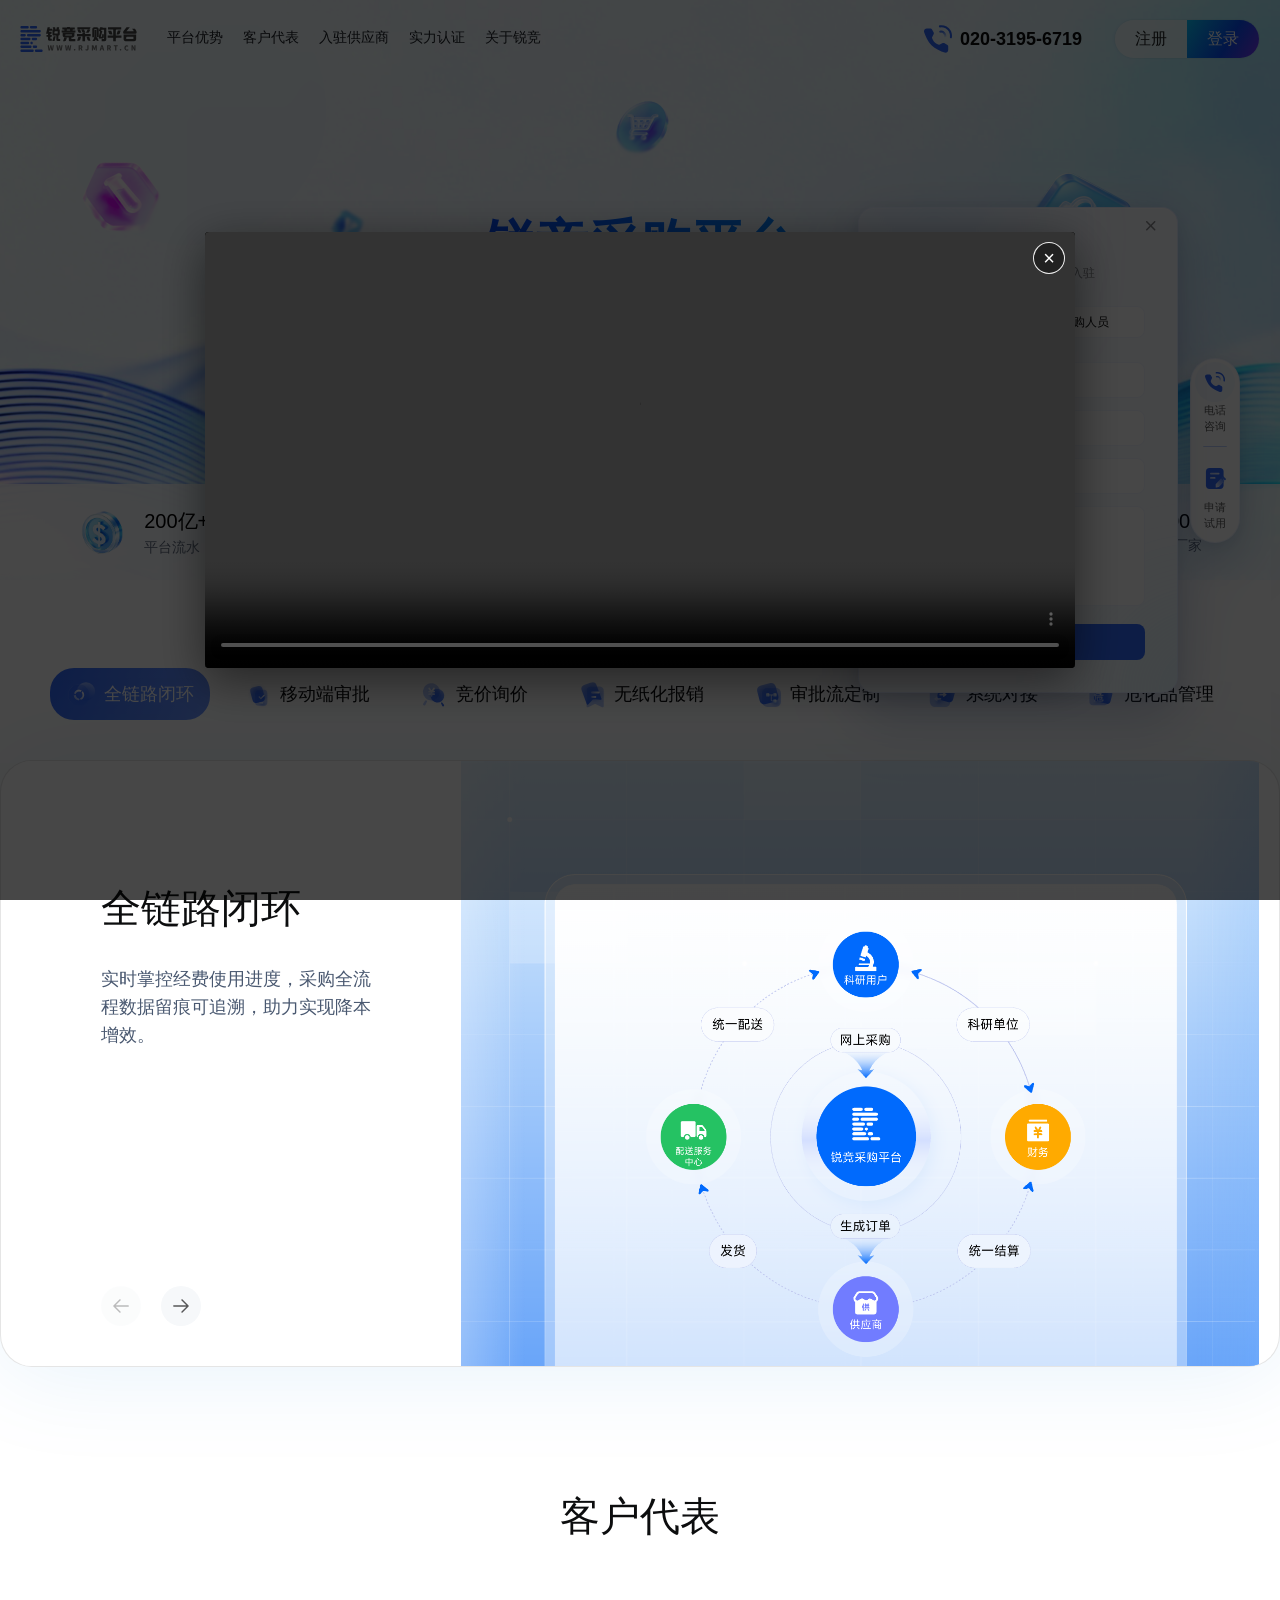
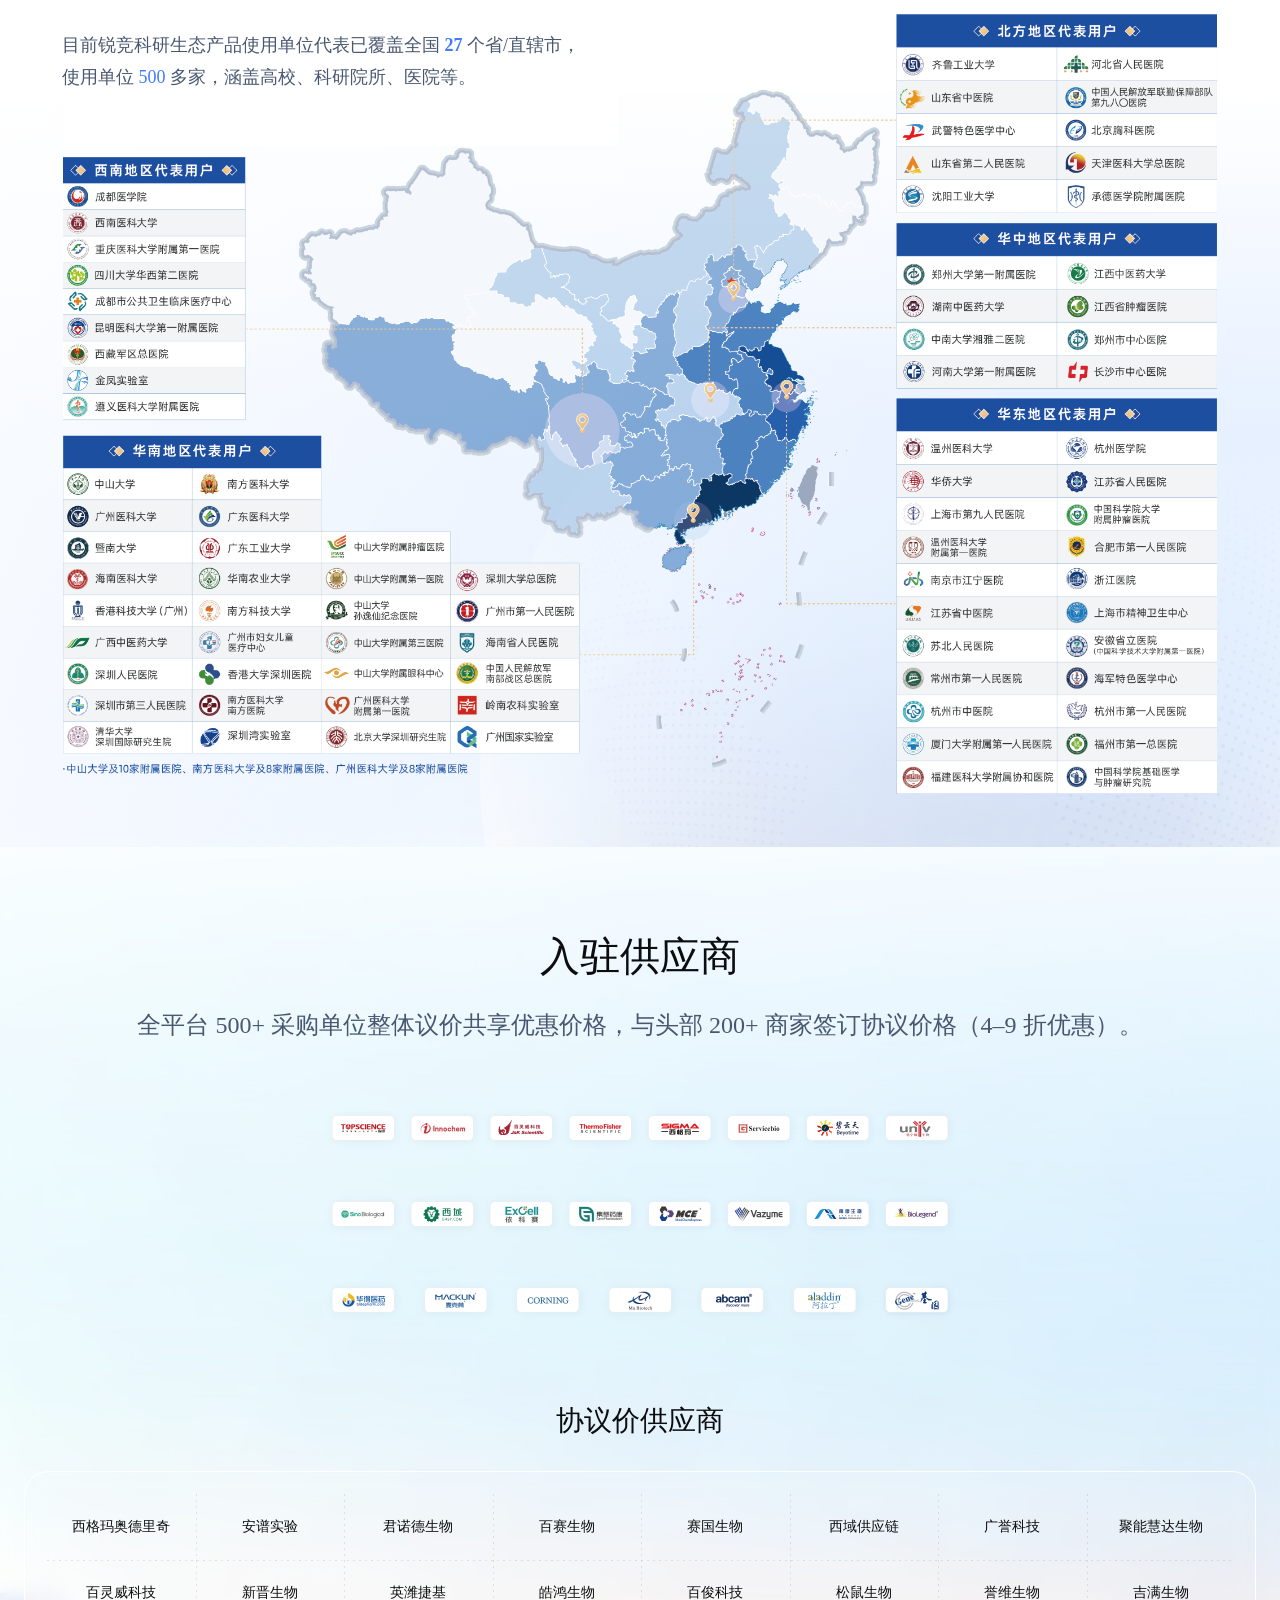
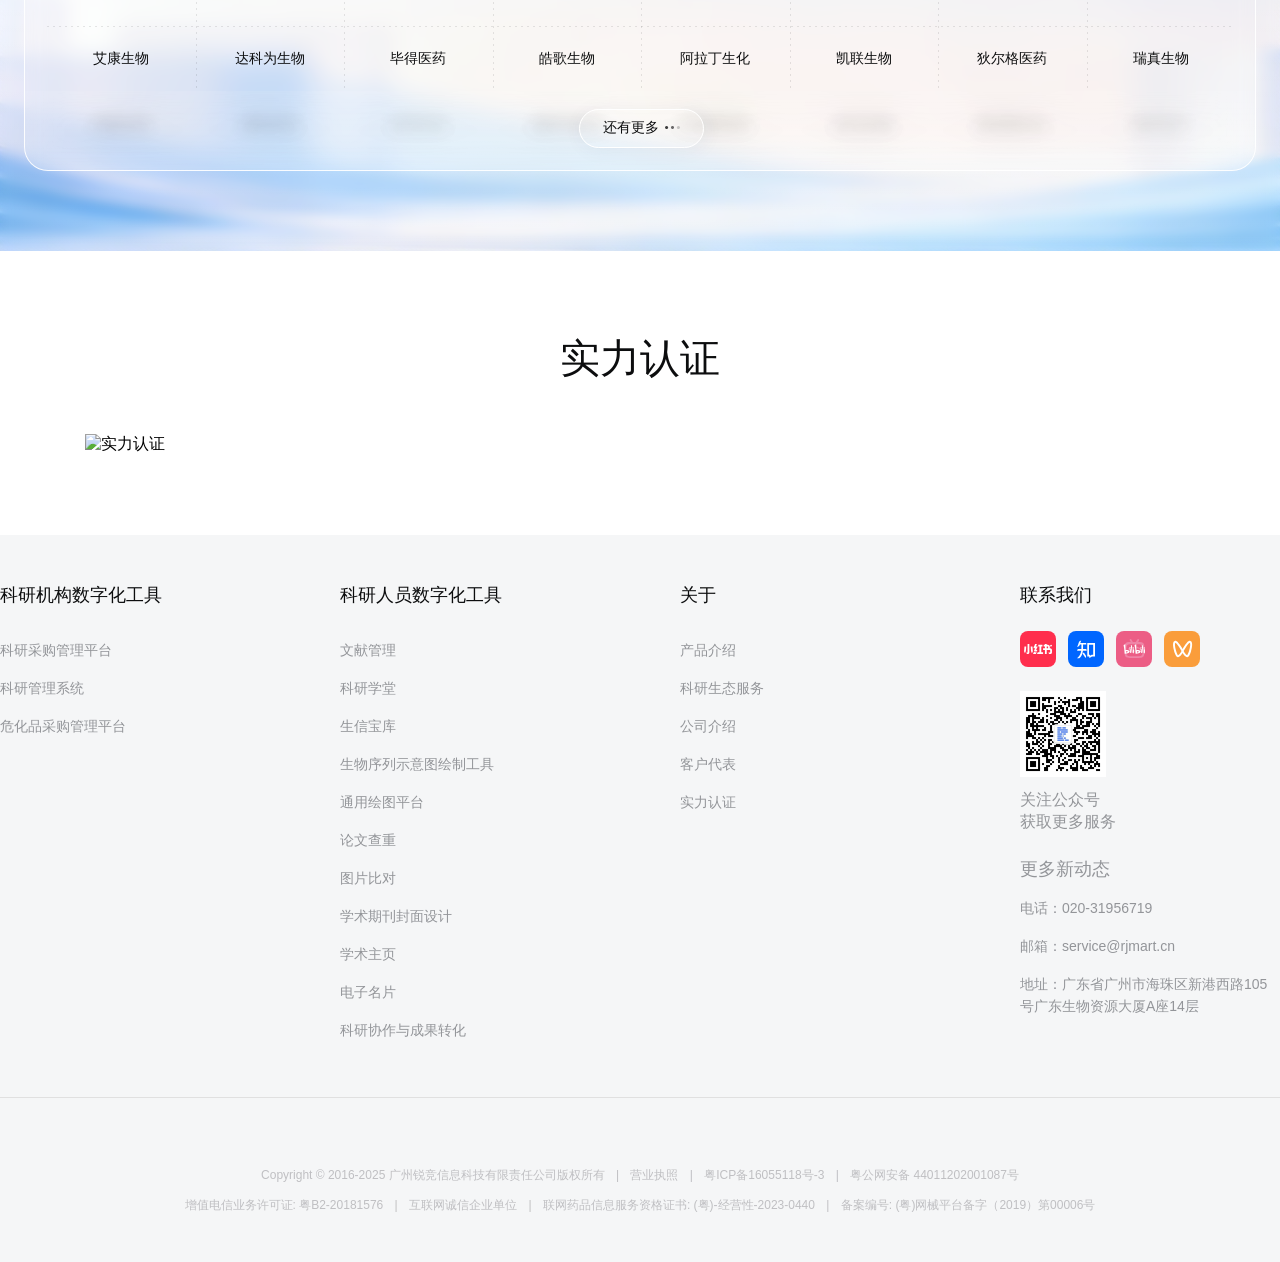
==== commit 9f2463c8: "feat: 平台介绍视频改为阿里云 OSS 直链；移除 Git LFS Made-with: Cursor" ====
--- a/index.html
+++ b/index.html
@@ -276,7 +276,7 @@
             controls
             playsinline
             preload="auto"
-            src="./asset/videos/锐竞采购平台介绍视频.mp4"
+            src="https://ai-files-storage.oss-cn-guangzhou.aliyuncs.com/%E9%94%90%E7%AB%9E%E9%87%87%E8%B4%AD%E5%B9%B3%E5%8F%B0%E4%BB%8B%E7%BB%8D%E8%A7%86%E9%A2%91.mp4"
           >
             您的浏览器不支持视频播放。
           </video>
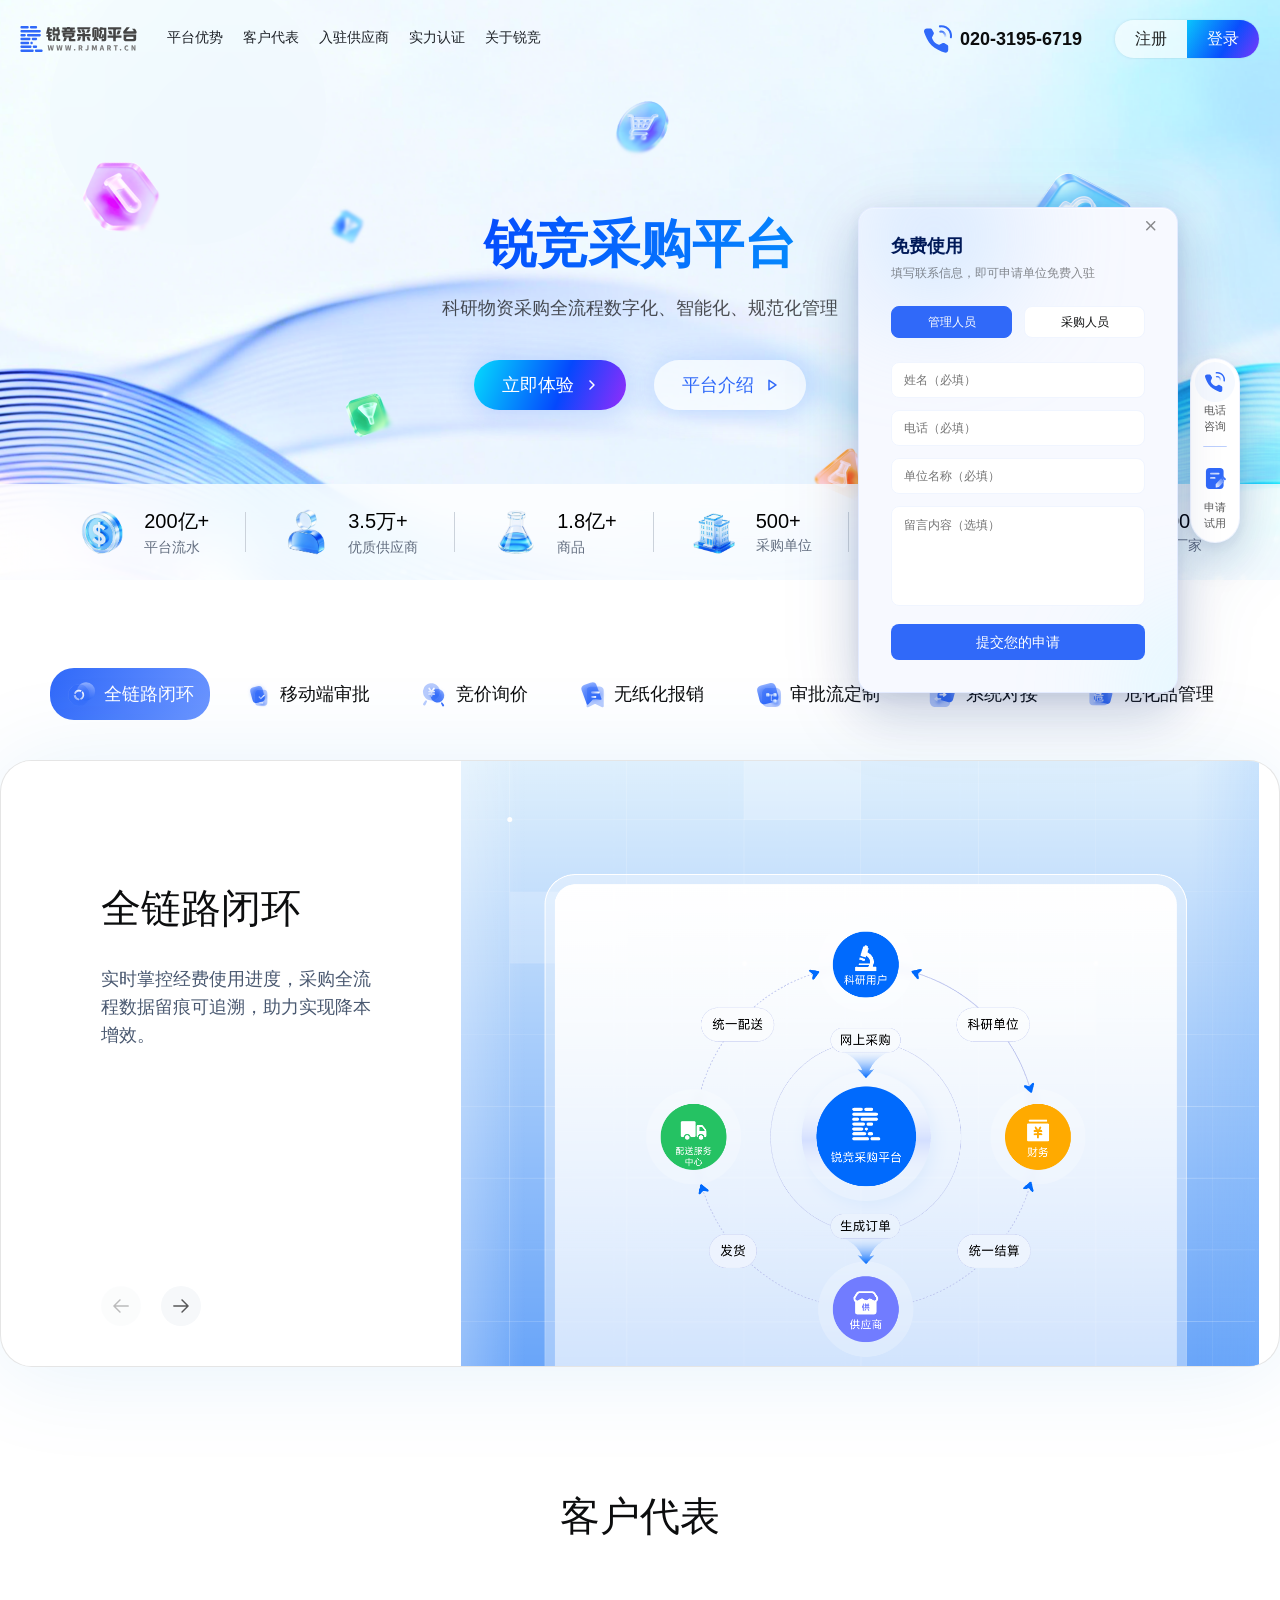
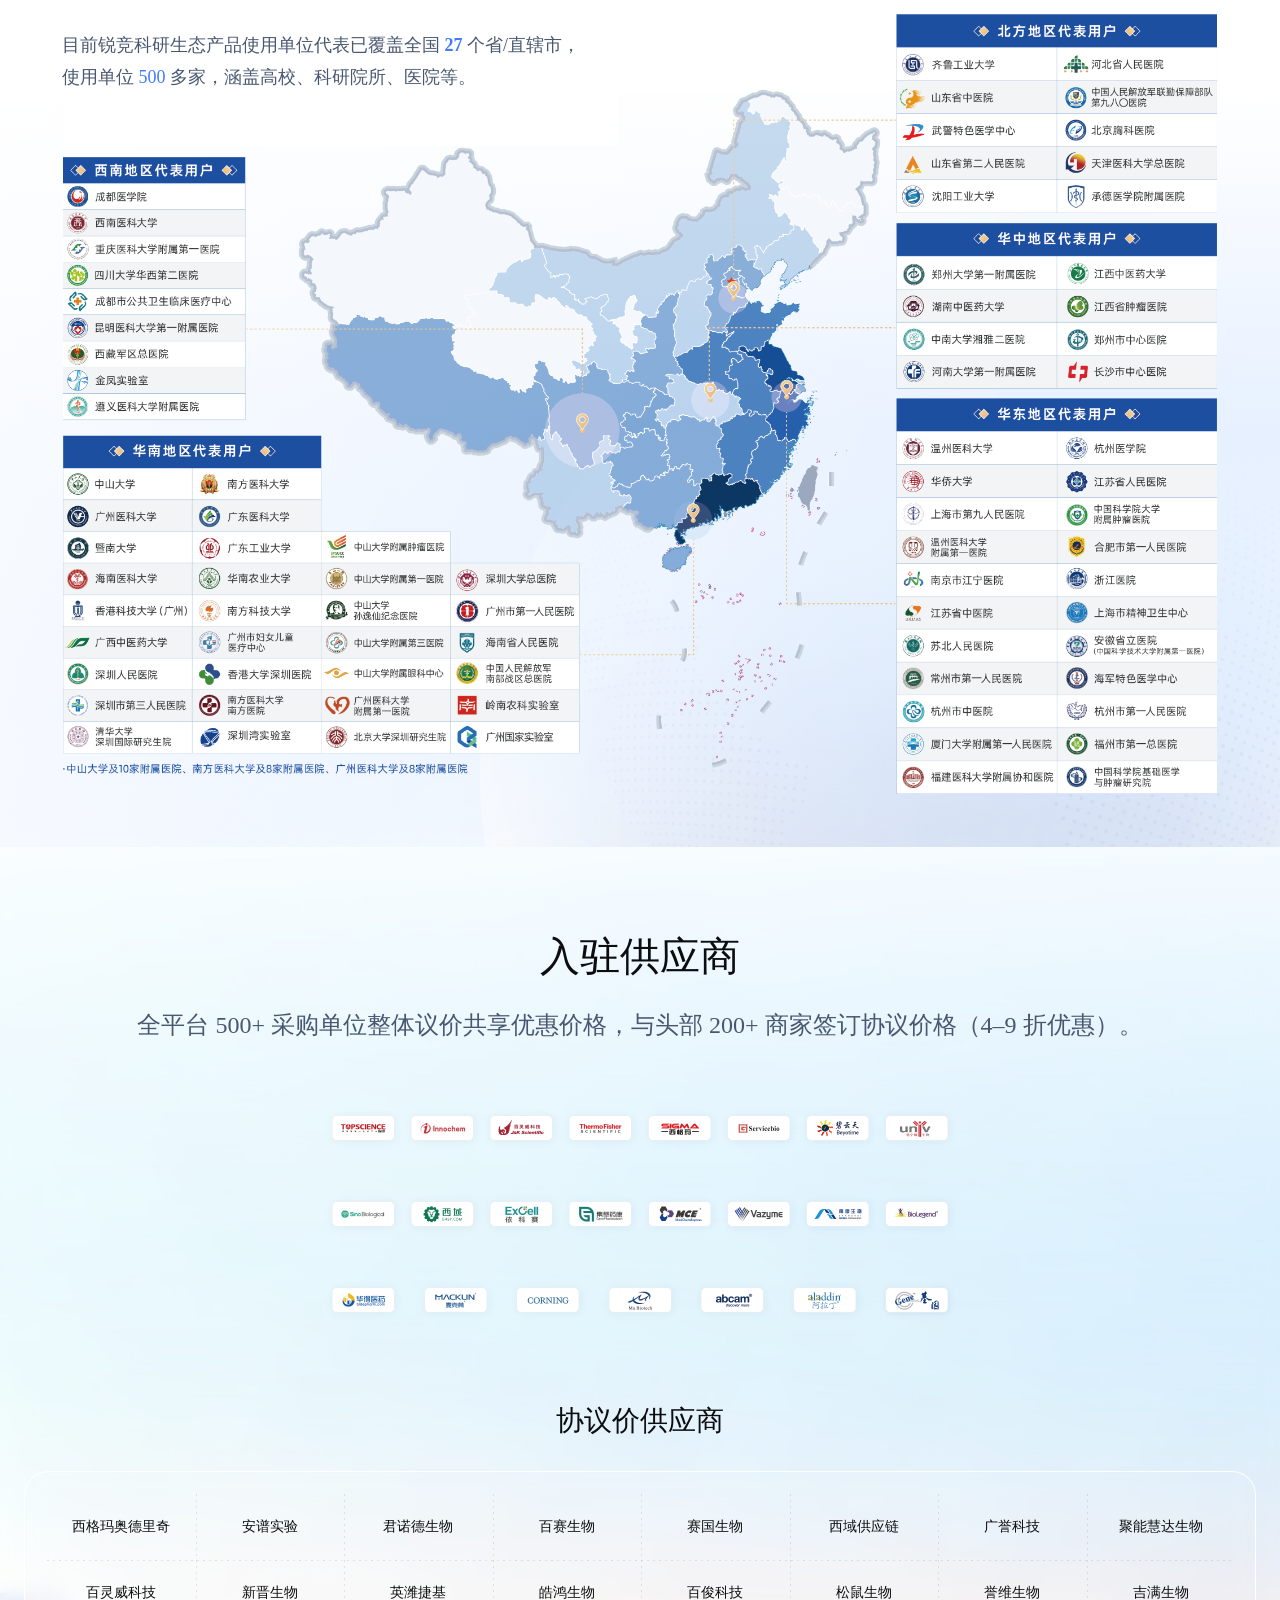
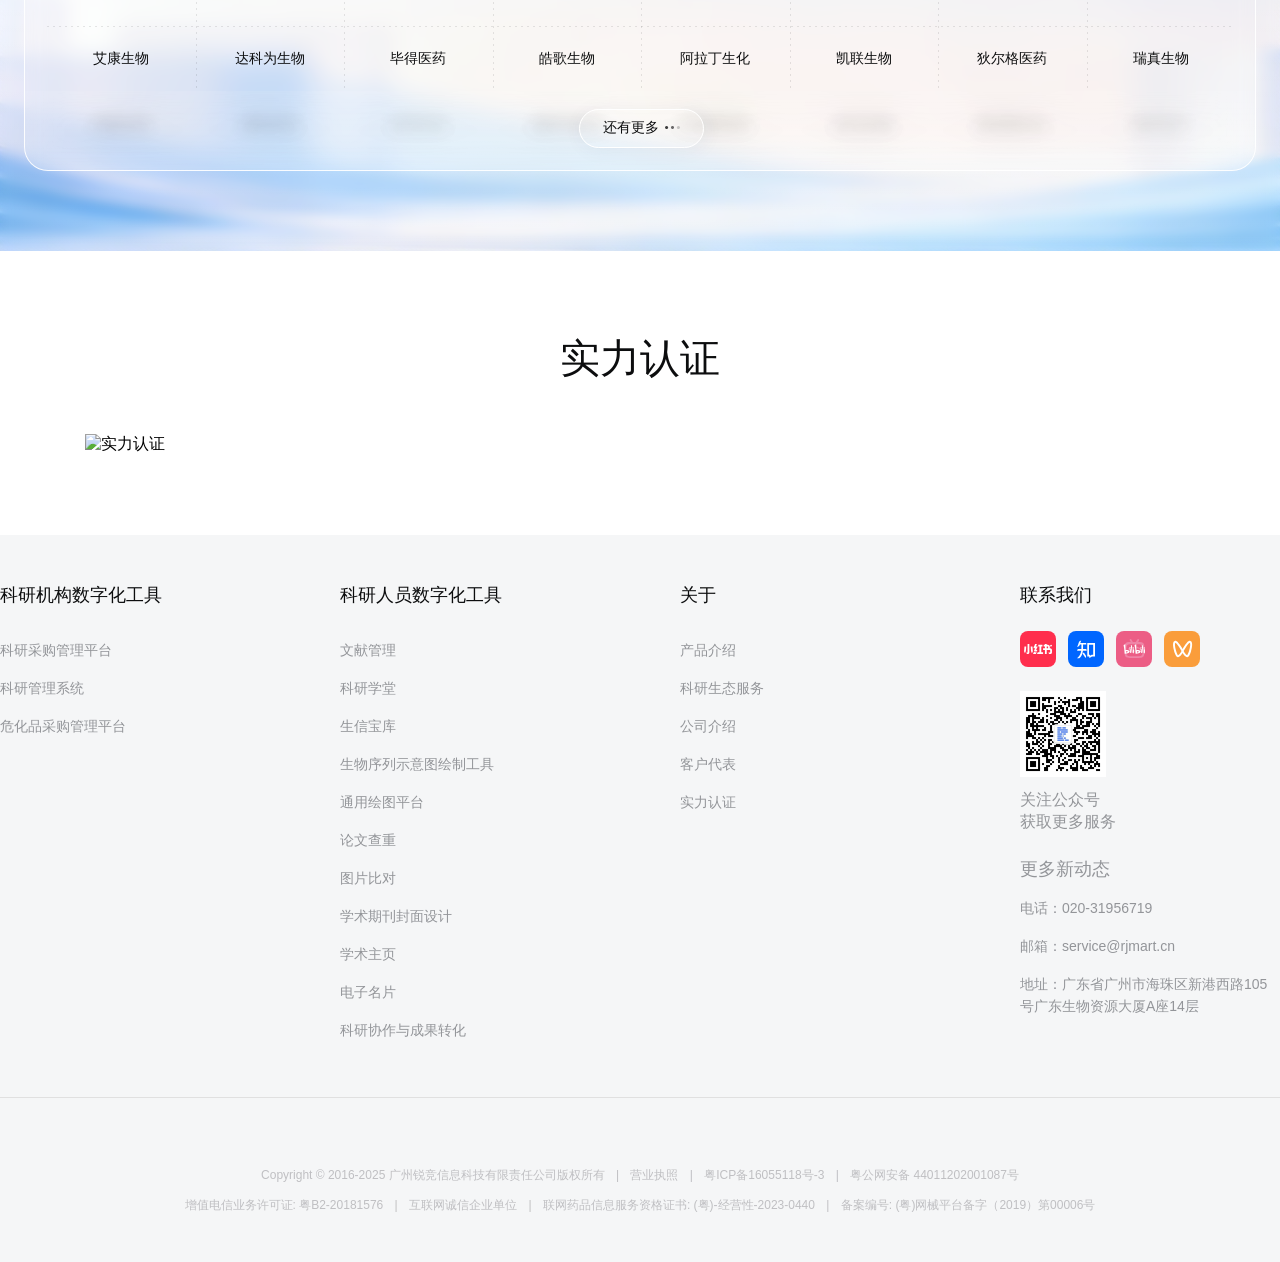
==== commit a9613977: "refactor: 平台介绍视频地址集中到 HERO_INTRO_VIDEO_SRC" ====
--- a/index.html
+++ b/index.html
@@ -276,7 +276,6 @@
             controls
             playsinline
             preload="auto"
-            src="https://ai-files-storage.oss-cn-guangzhou.aliyuncs.com/%E9%94%90%E7%AB%9E%E9%87%87%E8%B4%AD%E5%B9%B3%E5%8F%B0%E4%BB%8B%E7%BB%8D%E8%A7%86%E9%A2%91.mp4"
           >
             您的浏览器不支持视频播放。
           </video>
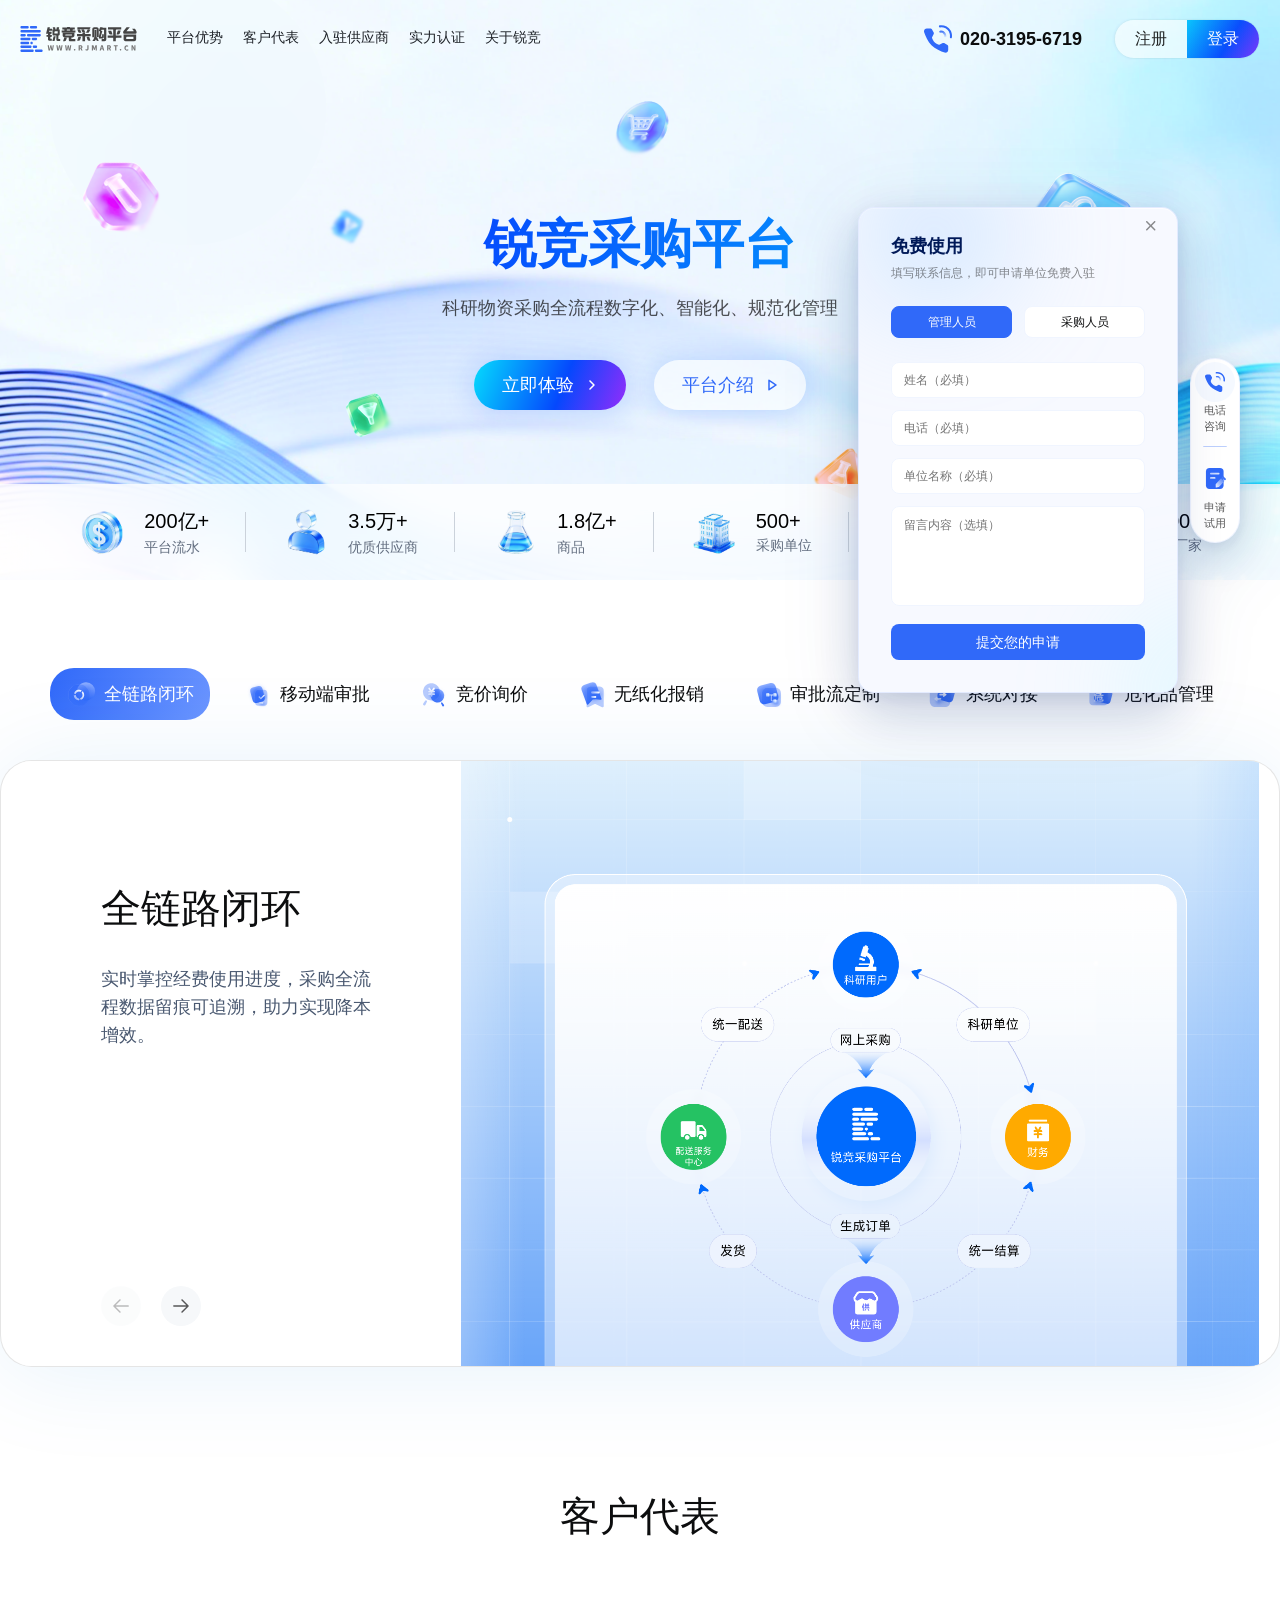
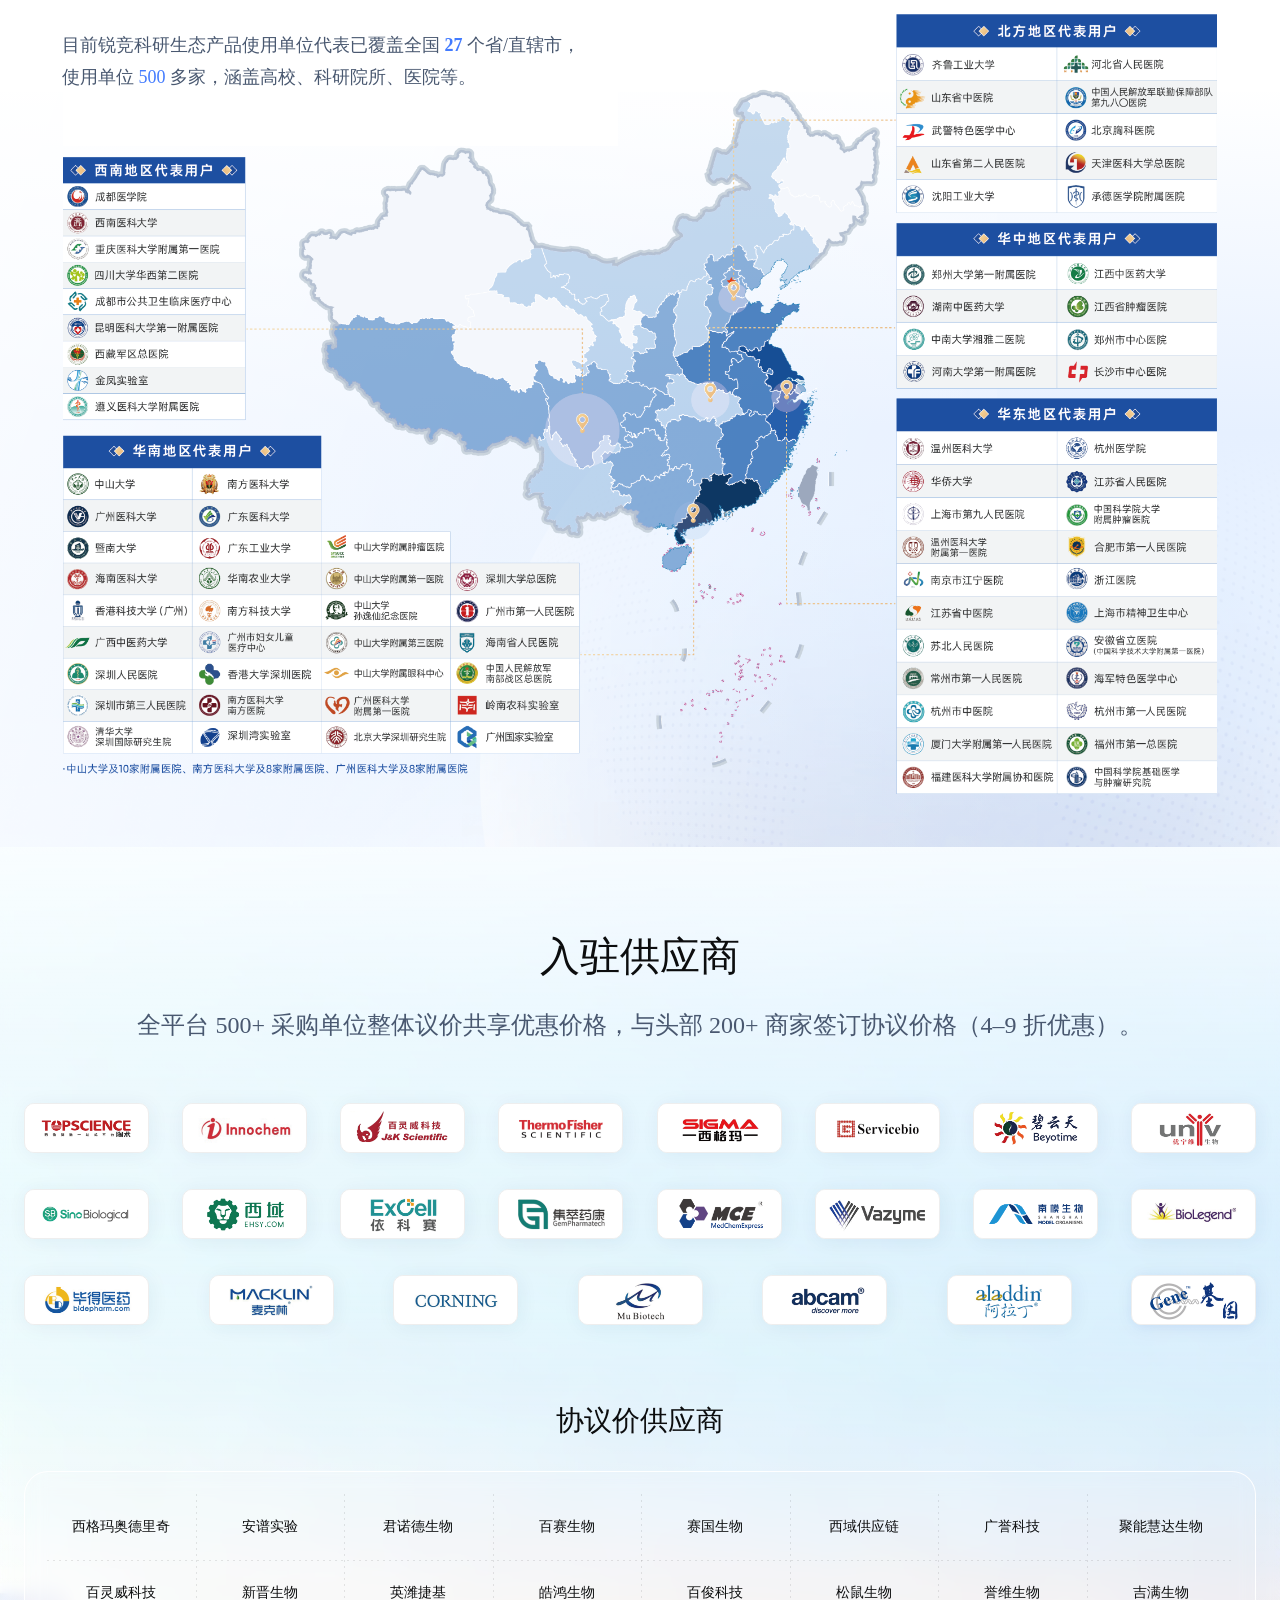
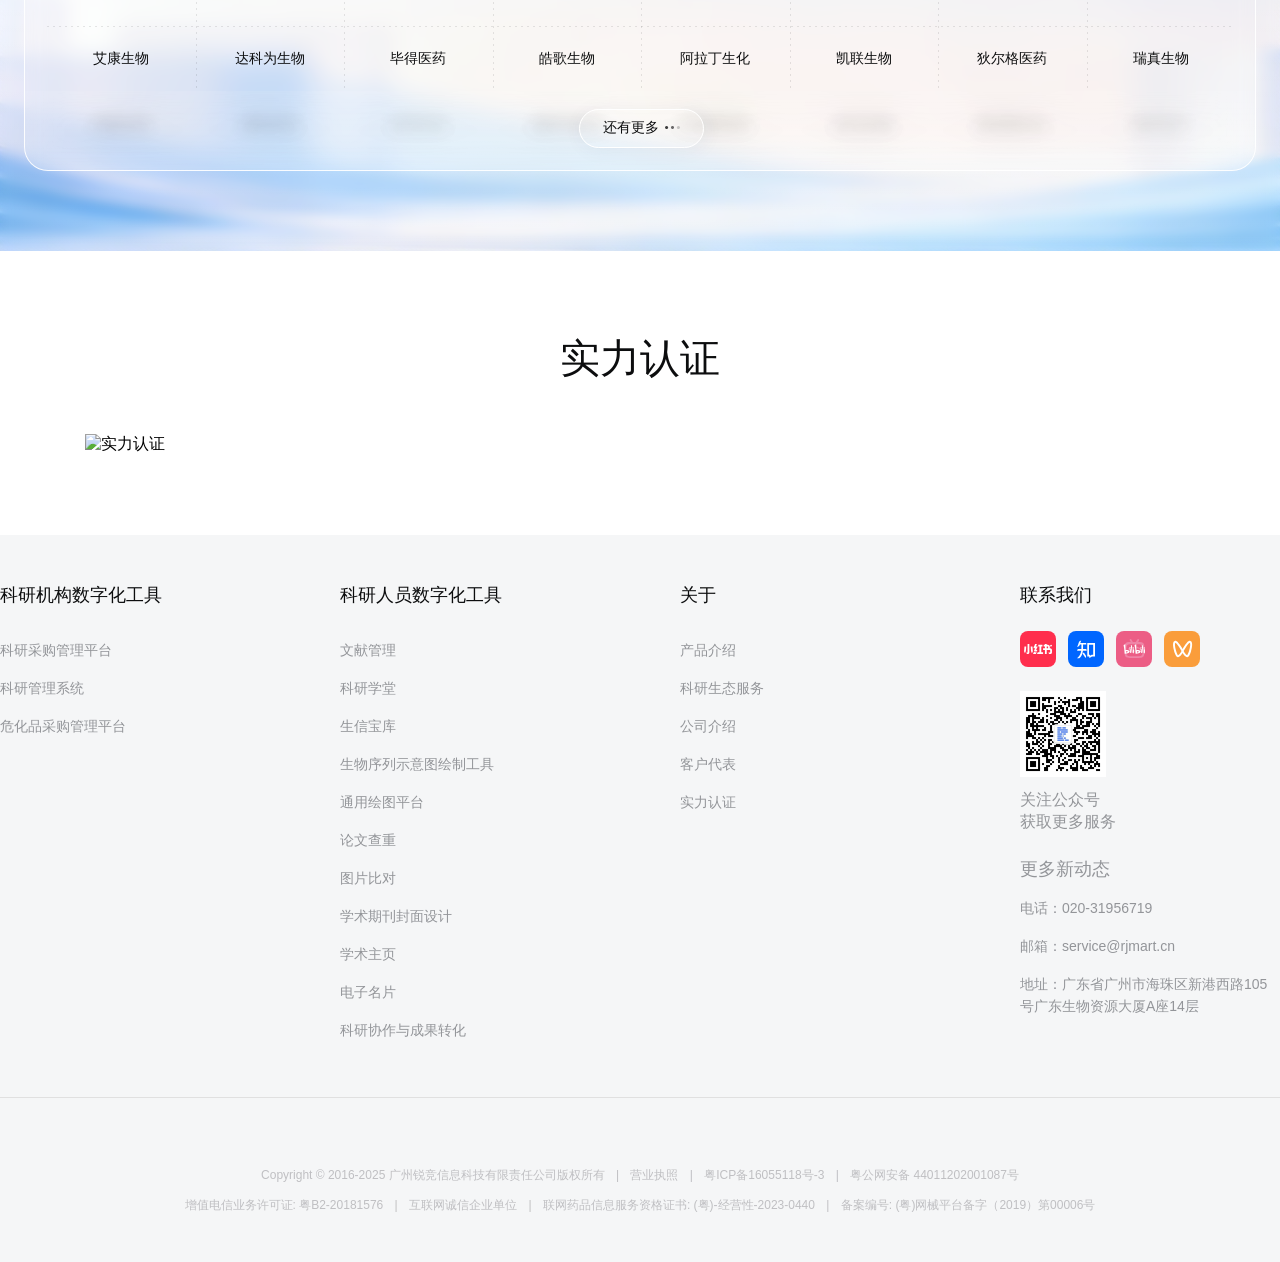
==== commit b5fc75b0: "增加采购人员浮窗卡片图标、页面主图加载缓慢优化" ====
--- a/index.html
+++ b/index.html
@@ -4,6 +4,8 @@
   <meta charset="UTF-8" />
   <meta name="viewport" content="width=device-width, initial-scale=1.0" />
   <title>锐竞采购平台</title>
+  <!-- 预加载关键资源 -->
+  <link rel="preload" as="image" href="./asset/images/2719b3e33a689b1fbf8936a420e613a2.png" />
   <link rel="stylesheet" href="./styles/base.css" />
 </head>
 <body>
@@ -40,7 +42,11 @@
 
     <!-- Hero区域 -->
     <section class="hero">
-      <img src="./asset/images/2719b3e33a689b1fbf8936a420e613a2.png" class="hero-bg" alt="背景" />
+      <img src="./asset/images/2719b3e33a689b1fbf8936a420e613a2.png"
+           class="hero-bg"
+           alt="背景"
+           loading="eager"
+           fetchpriority="high" />
       <div class="hero-content">
         <h1 class="hero-title">锐竞采购平台</h1>
         <p class="hero-subtitle">科研物资采购全流程数字化、智能化、规范化管理</p>
@@ -174,6 +180,9 @@
 
         <!-- 采购人员内容 -->
         <div class="float-form-content buyer-panel" id="buyer-panel-content">
+          <!-- 背景装饰 -->
+          <div class="buyer-bg-decoration"></div>
+
           <div class="float-header">
             <div class="float-title">免费使用</div>
             <div class="float-subtitle">填写联系信息，即可申请单位免费入驻</div>
@@ -185,7 +194,7 @@
           </div>
 
           <div class="buyer-content">
-            <div class="buyer-icon"></div>
+            <img src="./asset/images/e638fd31e5f17a4eb3ae2174f2b156b4.png" class="buyer-icon" alt="采购图标" />
             <div class="buyer-text">直接注册，立即开始采购</div>
             <button class="buyer-register-btn" id="buyer-register-btn">前往平台注册</button>
           </div>
--- a/styles/base.css
+++ b/styles/base.css
@@ -592,6 +592,8 @@
     /* 采购人员面板 */
     .buyer-panel {
       display: none;
+      position: relative;
+      overflow: hidden;
     }
 
     .buyer-panel.active {
@@ -604,14 +606,25 @@
       align-items: center;
       gap: 16px;
       padding: 60px 0 48px;
+    }
+
+    .buyer-bg-decoration {
+      position: absolute;
+      left: 7.19px;
+      top: -39.81px;
+      width: 200px;
+      height: 200px;
+      background-image: url('../asset/icons/svg_06c1b636.svg');
+      background-size: contain;
+      background-repeat: no-repeat;
+      pointer-events: none;
+      z-index: 0;
     }
 
     .buyer-icon {
       width: 80px;
       height: 80px;
-      background-image: url('https://image-resource.mastergo.com/190172646234105/162086278709079/e638fd31e5f17a4eb3ae2174f2b156b4.png');
-      background-size: contain;
-      background-repeat: no-repeat;
+      object-fit: cover;
     }
 
     .buyer-text {
@@ -831,6 +844,10 @@
       height: 100%;
       object-fit: cover;
       z-index: 0;
+      /* 图片优化 */
+      image-rendering: -webkit-optimize-contrast;
+      image-rendering: crisp-edges;
+      will-change: transform;
     }
 
     .hero-content {
@@ -1107,11 +1124,22 @@
     }
 
     .feature-copy {
-      will-change: transform, opacity;
-    }
-
-    .feature-copy.is-leaving {
-      animation: featureCopySlideOut 0.22s ease forwards;
+      overflow: hidden;
+    }
+
+    .feature-copy h2,
+    .feature-copy p {
+      overflow: hidden;
+    }
+
+    .feature-copy.is-leaving-blocks #feature-desc {
+      animation: featureCopyBlockLeave 400ms cubic-bezier(0.33, 1, 0.68, 1) forwards;
+      animation-delay: 0ms;
+    }
+
+    .feature-copy.is-leaving-blocks #feature-title {
+      animation: featureCopyBlockLeave 400ms cubic-bezier(0.33, 1, 0.68, 1) forwards;
+      animation-delay: 72ms;
     }
 
     .feature-copy.is-entering {
@@ -1208,7 +1236,7 @@
     .feature-carousel-track {
       height: 100%;
       display: flex;
-      transition: transform 0.55s cubic-bezier(0.22, 1, 0.36, 1);
+      transition: transform 1s cubic-bezier(0.22, 1, 0.36, 1);
       will-change: transform;
     }
 
@@ -1228,17 +1256,6 @@
       transform-origin: center center;
     }
 
-    @keyframes featureCopySlideOut {
-      from {
-        opacity: 1;
-        transform: translateY(0);
-      }
-      to {
-        opacity: 0;
-        transform: translateY(-24px);
-      }
-    }
-
     @keyframes featureCopySlideIn {
       from {
         opacity: 0;
@@ -1247,6 +1264,17 @@
       to {
         opacity: 1;
         transform: translateY(0);
+      }
+    }
+
+    @keyframes featureCopyBlockLeave {
+      from {
+        opacity: 1;
+        transform: translateY(0);
+      }
+      to {
+        opacity: 0;
+        transform: translateY(-28px);
       }
     }
 
@@ -1734,11 +1762,4 @@
         font-size: 28px;
       }
 
-      .feature-copy.is-leaving {
-        animation-duration: 0.2s;
-      }
-
-      .feature-copy.is-entering {
-        animation-duration: 0.28s;
-      }
-    }
+    }
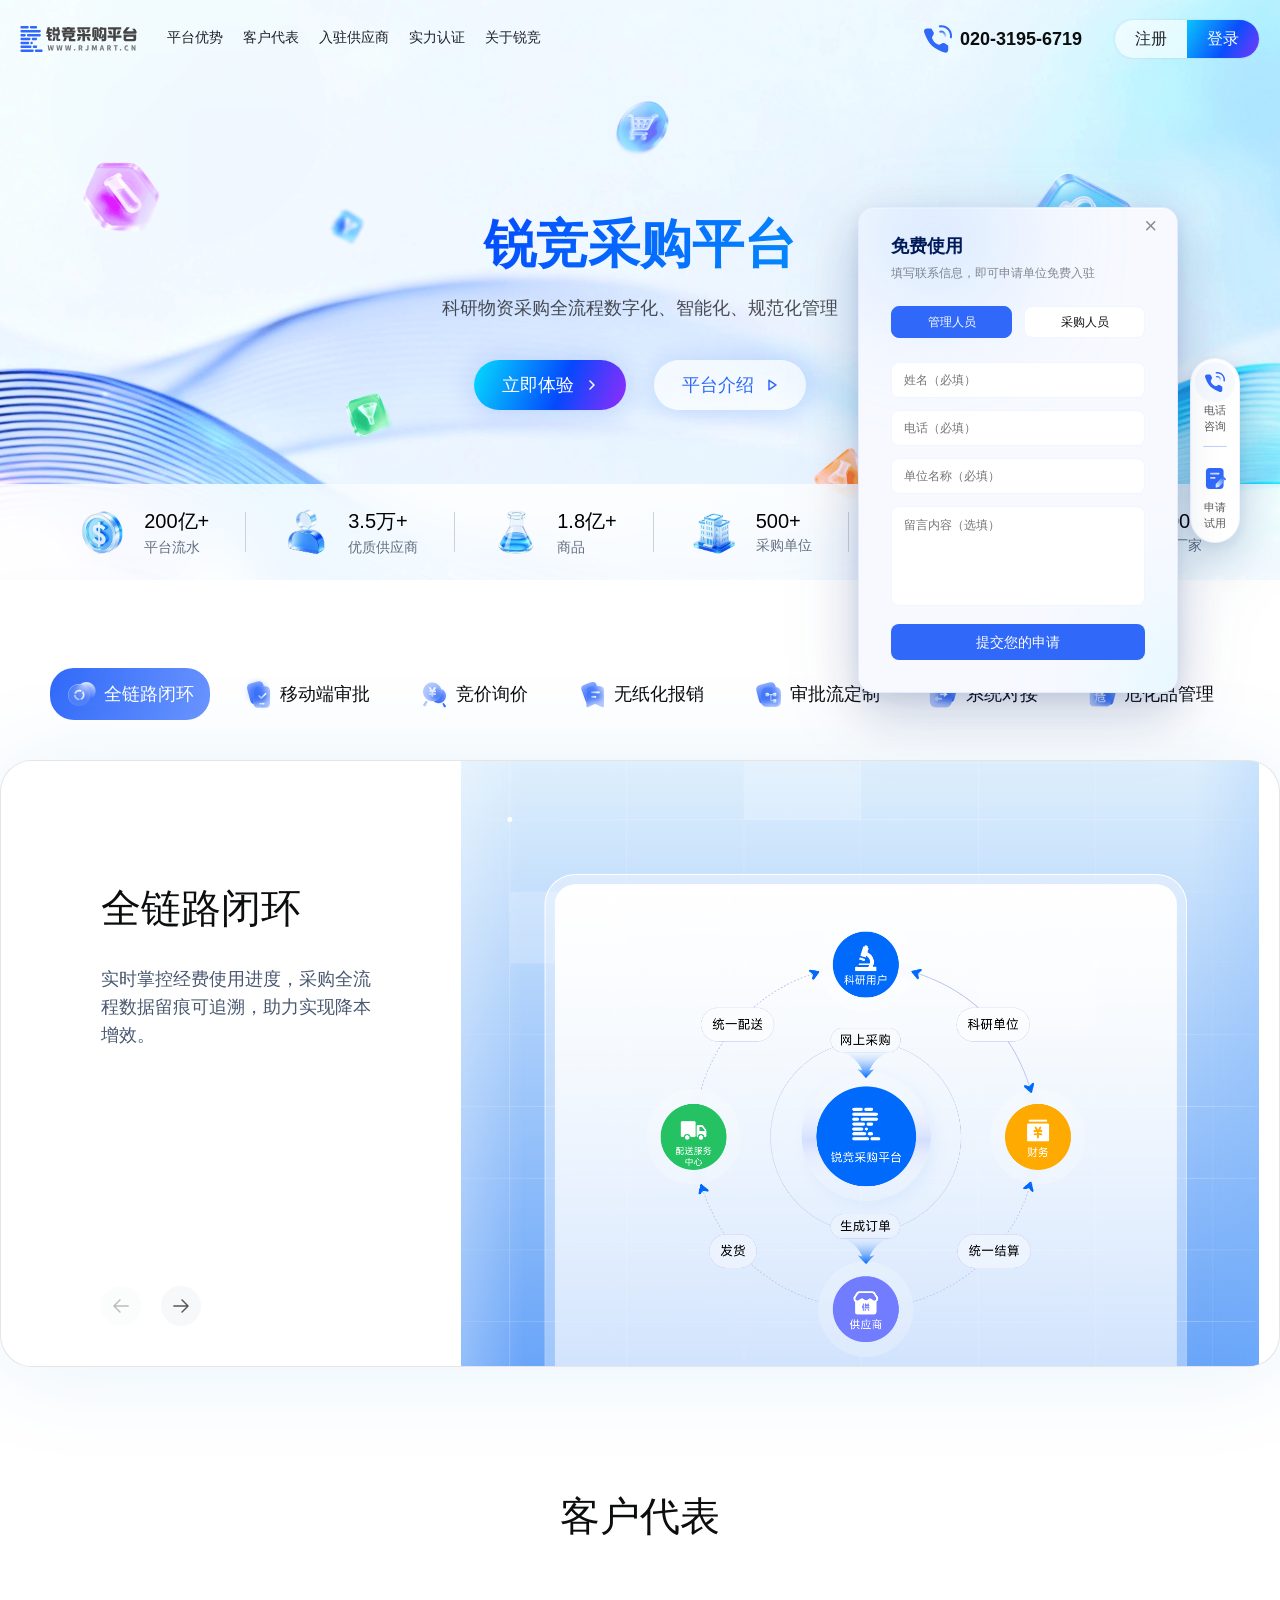
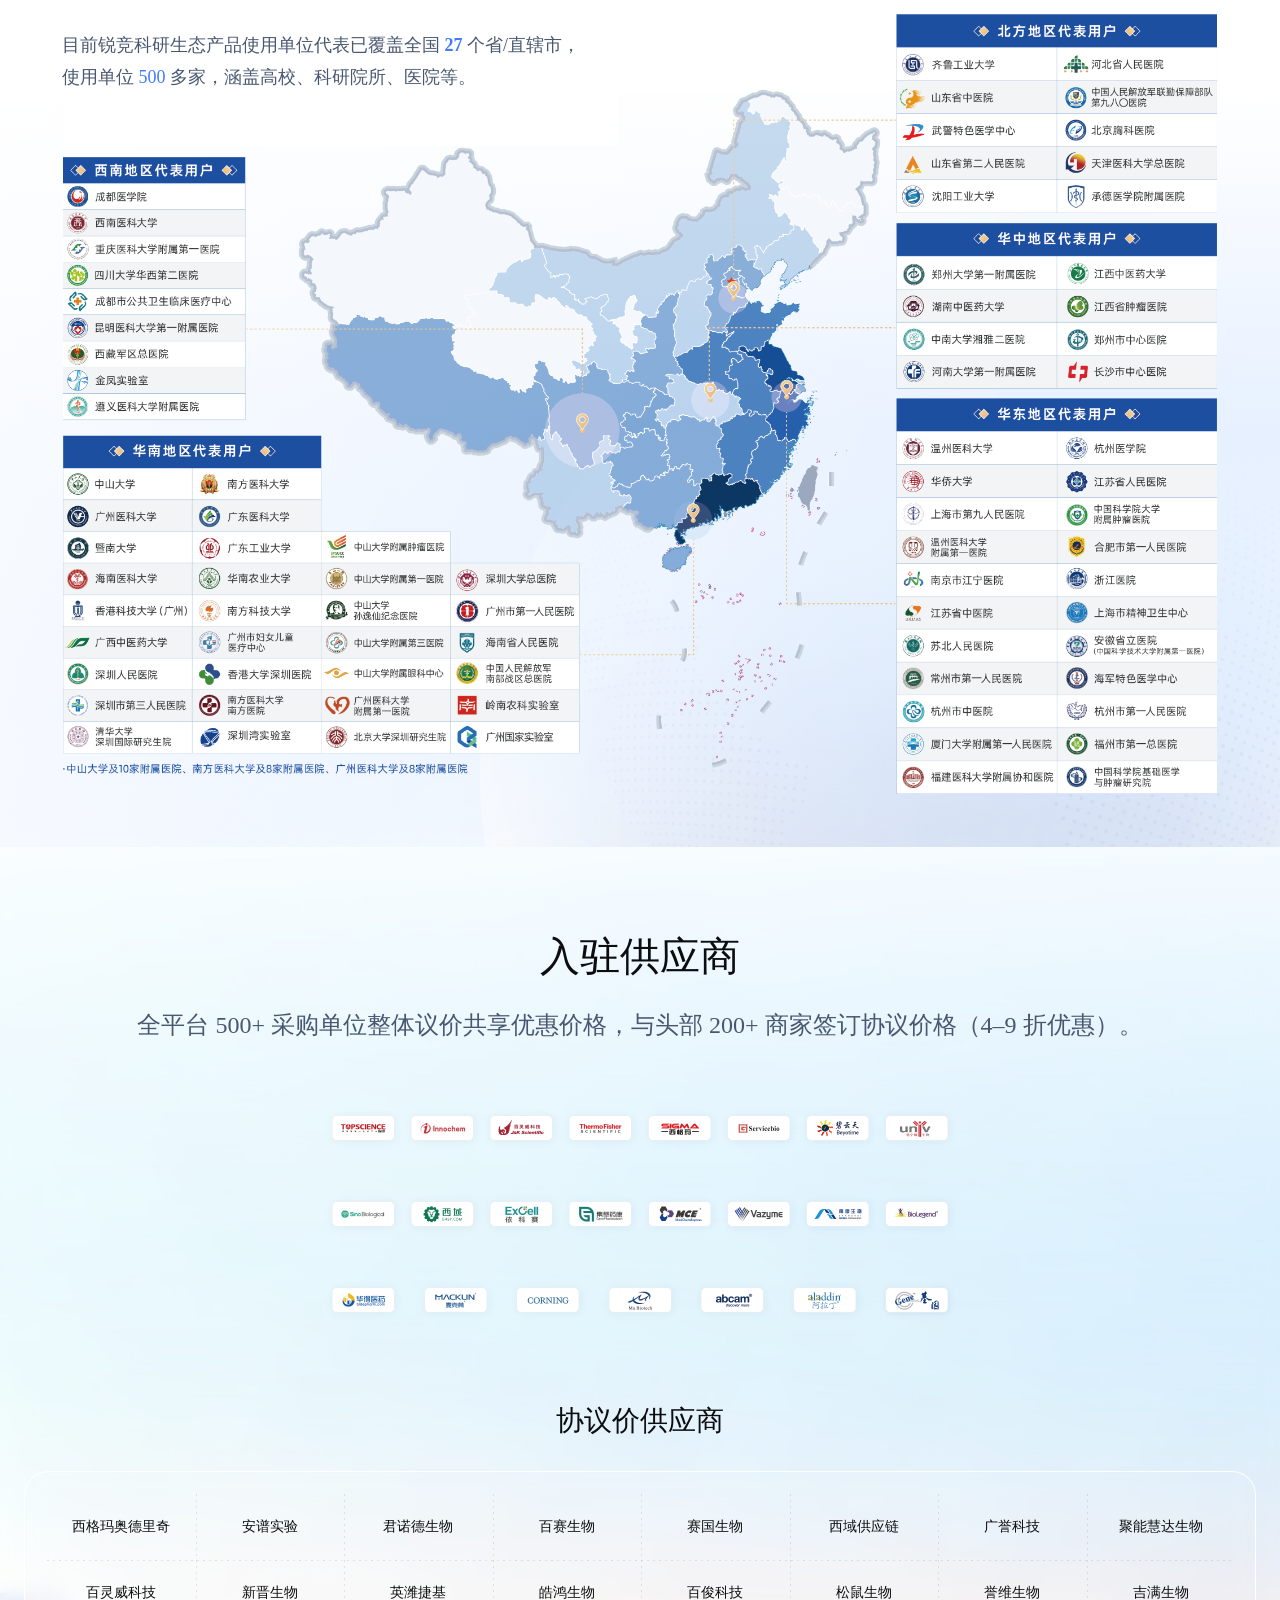
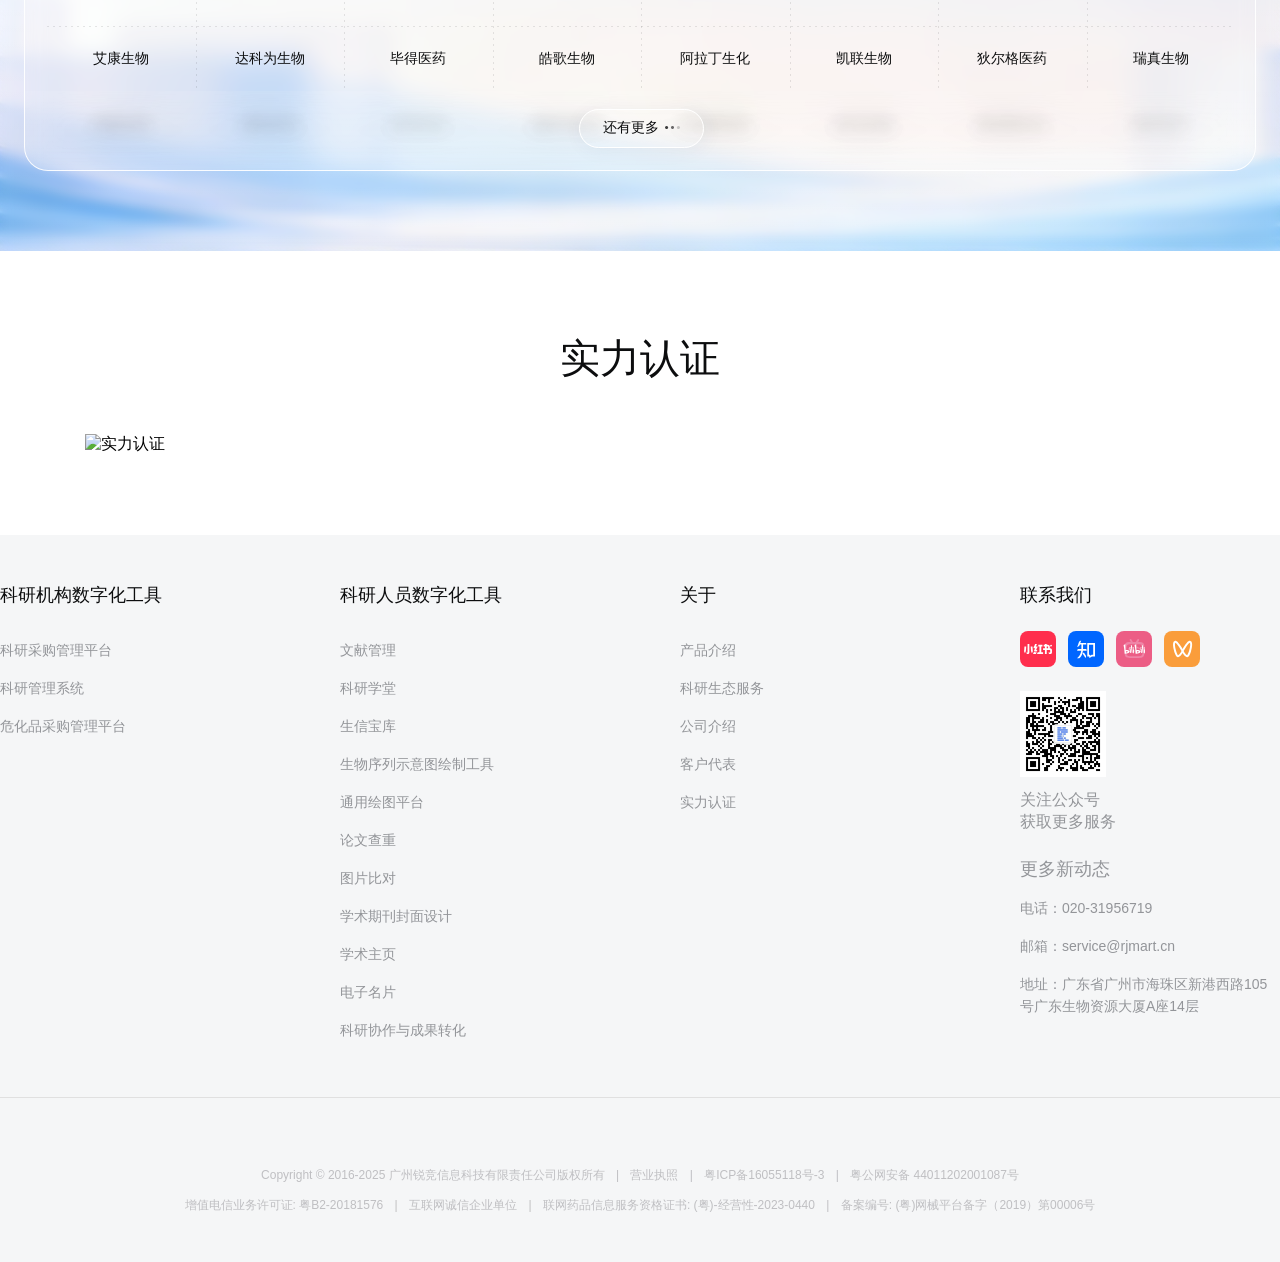
==== commit 318927dd: "替换28张大图" ====
--- a/index.html
+++ b/index.html
@@ -5,7 +5,7 @@
   <meta name="viewport" content="width=device-width, initial-scale=1.0" />
   <title>锐竞采购平台</title>
   <!-- 预加载关键资源 -->
-  <link rel="preload" as="image" href="./asset/images/2719b3e33a689b1fbf8936a420e613a2.png" />
+  <link rel="preload" as="image" href="./asset/images/hero-main.png" />
   <link rel="stylesheet" href="./styles/base.css" />
 </head>
 <body>
@@ -42,7 +42,7 @@
 
     <!-- Hero区域 -->
     <section class="hero">
-      <img src="./asset/images/2719b3e33a689b1fbf8936a420e613a2.png"
+      <img src="./asset/images/hero-main.png"
            class="hero-bg"
            alt="背景"
            loading="eager"
@@ -296,31 +296,31 @@
     <section class="features-section" id="platform-features">
       <div class="feature-tabs">
         <div class="feature-tab active" data-feature="0">
-          <img src="./asset/icons/svg_e5fe898e.svg" alt="全链路闭环" />
+          <img src="./asset/images/feature-fullchain-active.png" alt="全链路闭环" />
           <span>全链路闭环</span>
         </div>
         <div class="feature-tab" data-feature="1">
-          <img src="./asset/icons/svg_d5ce6369.svg" alt="移动端审批" />
+          <img src="./asset/images/feature-mobile-default.png" alt="移动端审批" />
           <span>移动端审批</span>
         </div>
         <div class="feature-tab" data-feature="2">
-          <img src="./asset/icons/svg_d8005b48.svg" alt="竞价询价" />
+          <img src="./asset/images/feature-bidding-default.png" alt="竞价询价" />
           <span>竞价询价</span>
         </div>
         <div class="feature-tab" data-feature="3">
-          <img src="./asset/icons/svg_da78102b.svg" alt="无纸化报销" />
+          <img src="./asset/images/feature-paperless-default.png" alt="无纸化报销" />
           <span>无纸化报销</span>
         </div>
         <div class="feature-tab" data-feature="4">
-          <img src="./asset/icons/svg_dcaa080a.svg" alt="审批流定制" />
+          <img src="./asset/images/feature-approval-default.png" alt="审批流定制" />
           <span>审批流定制</span>
         </div>
         <div class="feature-tab" data-feature="5">
-          <img src="./asset/icons/svg_f1c363e5.svg" alt="系统对接" />
+          <img src="./asset/images/feature-integration-default.png" alt="系统对接" />
           <span>系统对接</span>
         </div>
         <div class="feature-tab" data-feature="6">
-          <img src="./asset/icons/svg_f3f55bc4.svg" alt="危化品管理" />
+          <img src="./asset/images/feature-hazard-default.png" alt="危化品管理" />
           <span>危化品管理</span>
         </div>
       </div>
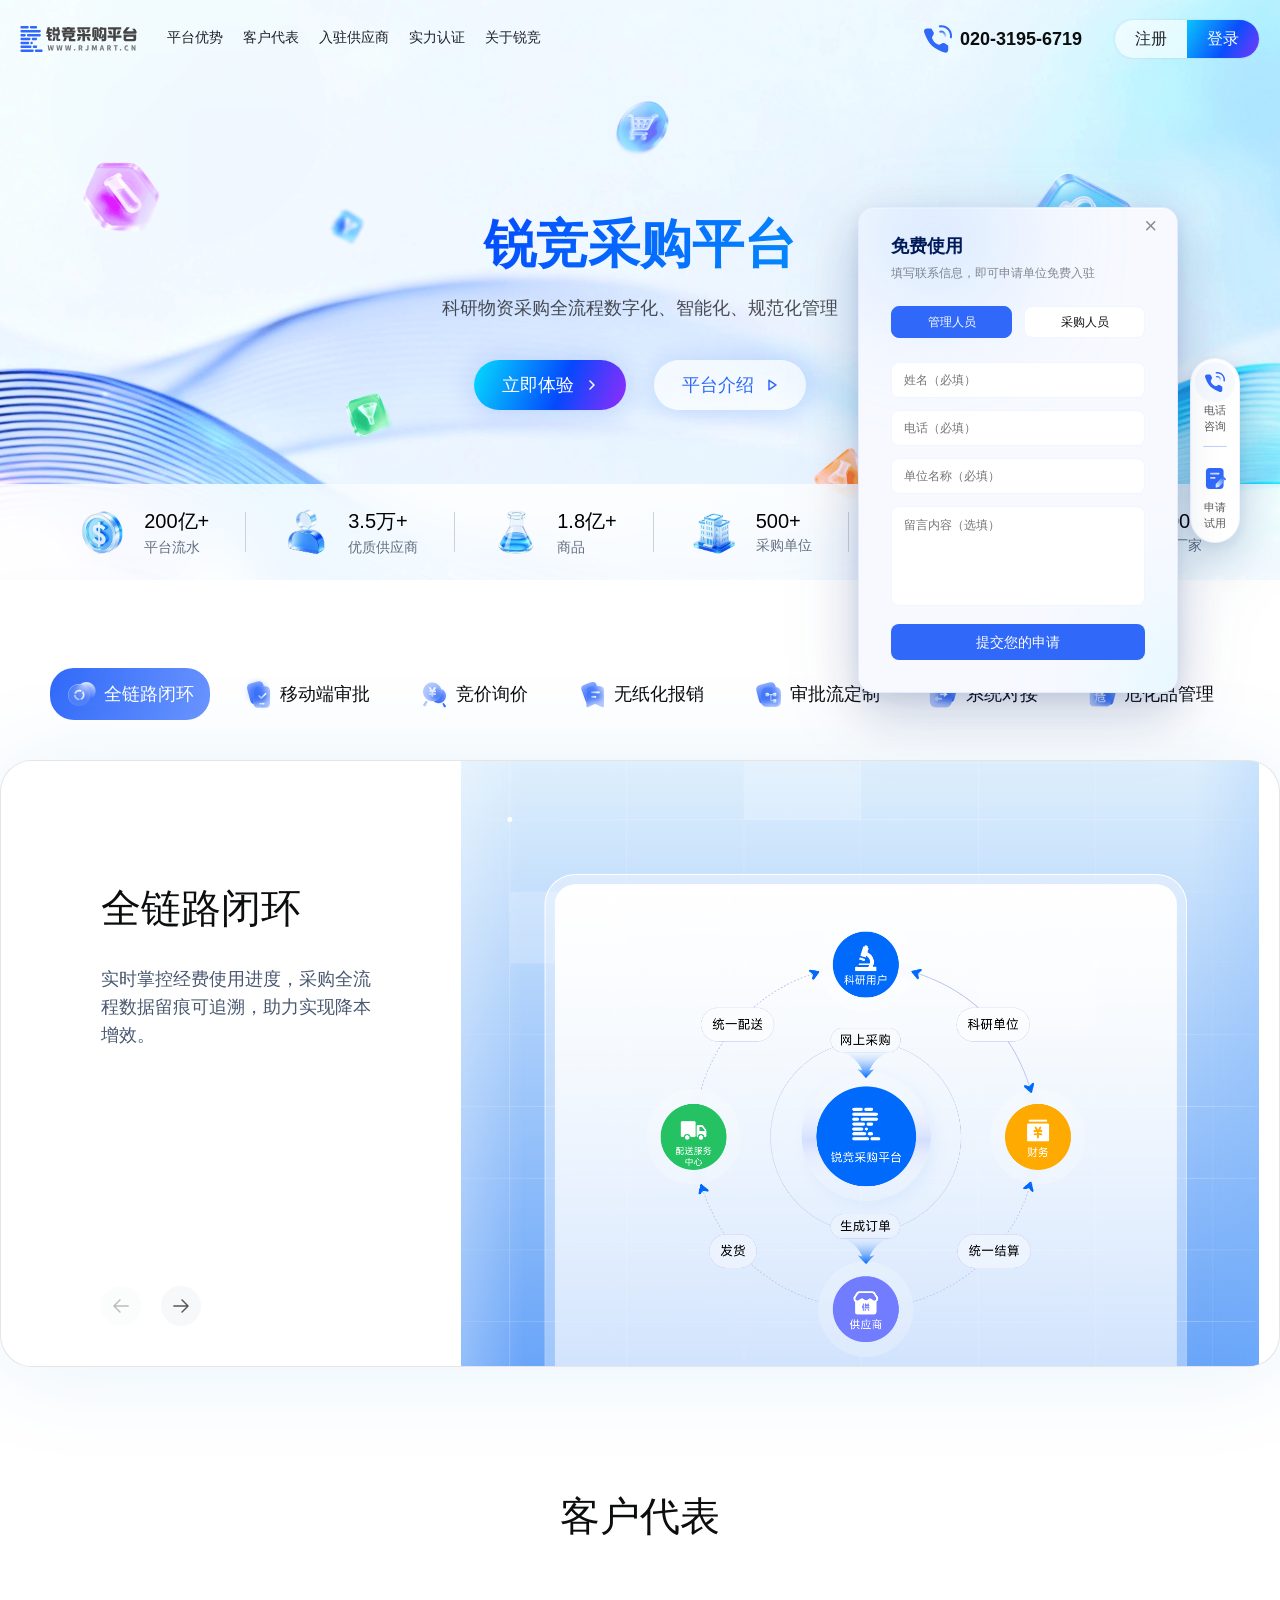
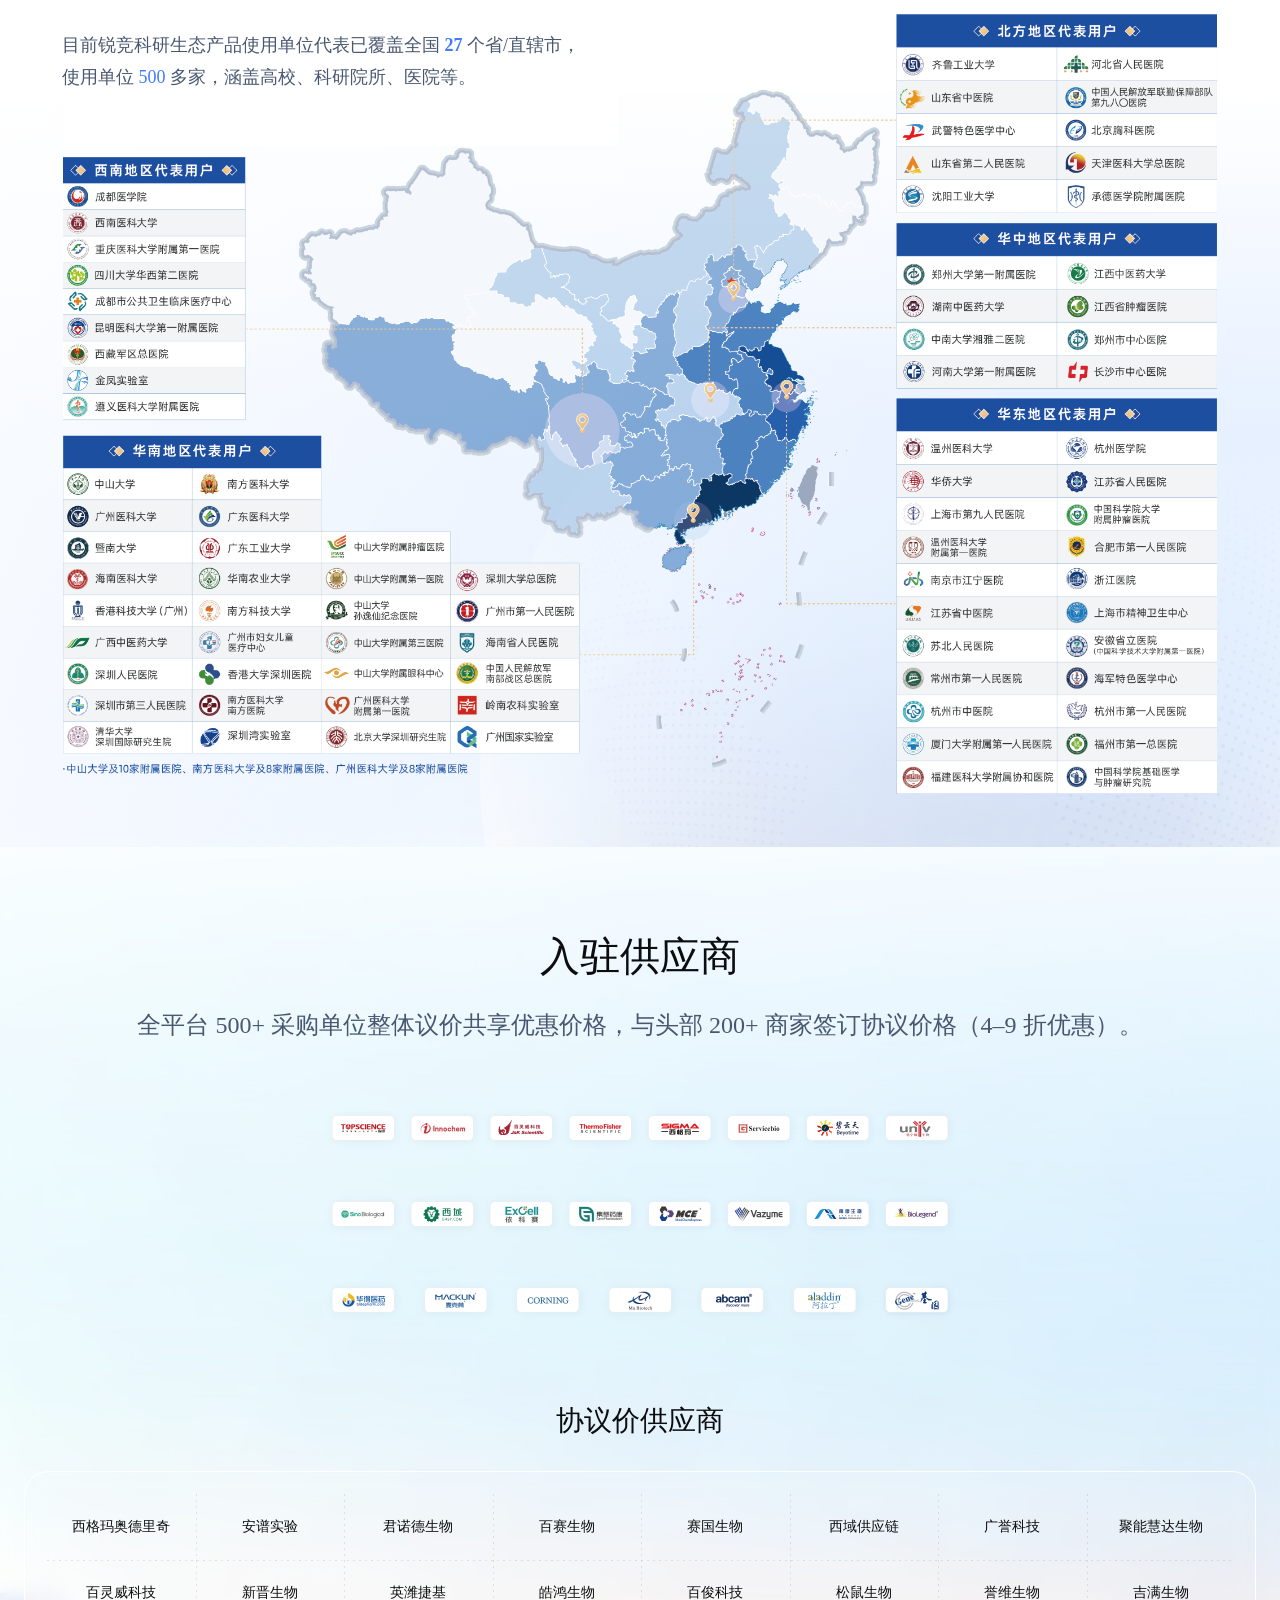
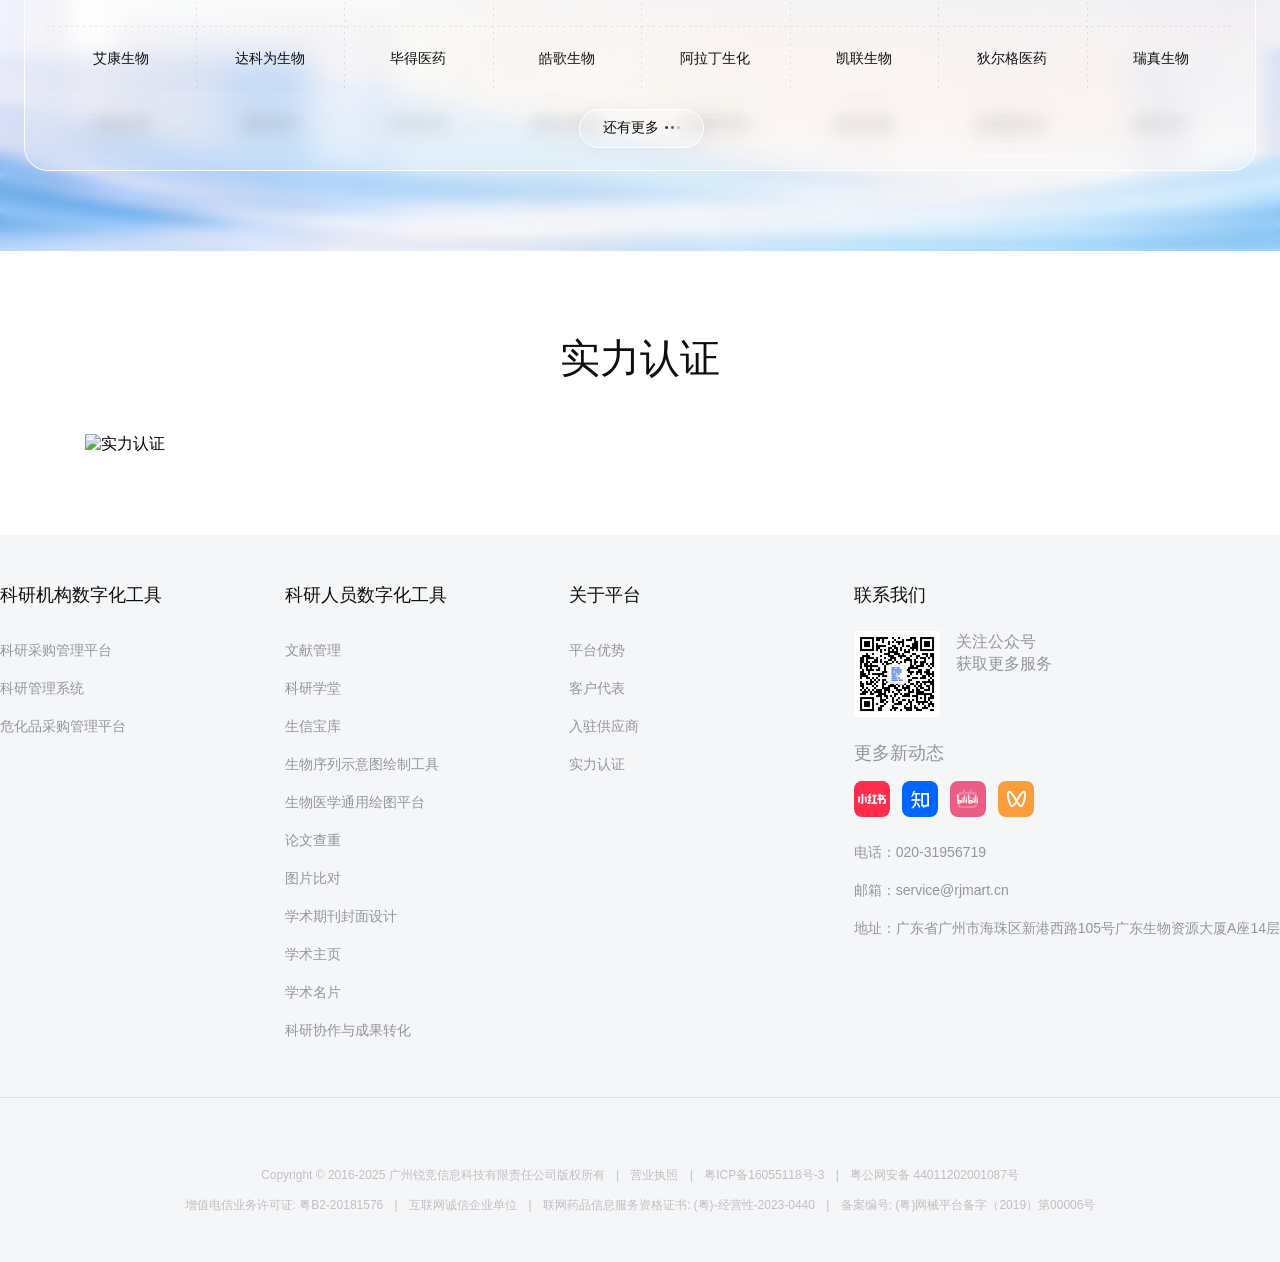
==== commit 0a7658db: "页面底部四列布局修改" ====
--- a/index.html
+++ b/index.html
@@ -679,9 +679,9 @@
         <div class="footer-column">
           <h3 class="footer-column-title">科研机构数字化工具</h3>
           <ul class="footer-list">
-            <li class="footer-list-item">科研采购管理平台</li>
-            <li class="footer-list-item">科研管理系统</li>
-            <li class="footer-list-item">危化品采购管理平台</li>
+            <li class="footer-list-item"><a href="https://www.rjmart.cn/" target="_blank">科研采购管理平台</a></li>
+            <li class="footer-list-item"><a href="https://srm.rjmart.cn/" target="_blank">科研管理系统</a></li>
+            <li class="footer-list-item"><a href="https://mp.weixin.qq.com/s/6mEWWduLGIGTdNq-Nq7Eiw" target="_blank">危化品采购管理平台</a></li>
           </ul>
         </div>
 
@@ -689,35 +689,43 @@
         <div class="footer-column">
           <h3 class="footer-column-title">科研人员数字化工具</h3>
           <ul class="footer-list">
-            <li class="footer-list-item">文献管理</li>
-            <li class="footer-list-item">科研学堂</li>
-            <li class="footer-list-item">生信宝库</li>
-            <li class="footer-list-item">生物序列示意图绘制工具</li>
-            <li class="footer-list-item">通用绘图平台</li>
-            <li class="footer-list-item">论文查重</li>
-            <li class="footer-list-item">图片比对</li>
-            <li class="footer-list-item">学术期刊封面设计</li>
-            <li class="footer-list-item">学术主页</li>
-            <li class="footer-list-item">电子名片</li>
-            <li class="footer-list-item">科研协作与成果转化</li>
+            <li class="footer-list-item"><a href="https://scholar.rjmart.cn/?tab=2&tg=C4J9" target="_blank">文献管理</a></li>
+            <li class="footer-list-item"><a href="https://school.rjmart.cn" target="_blank">科研学堂</a></li>
+            <li class="footer-list-item"><a href="https://biotreasury.cn" target="_blank">生信宝库</a></li>
+            <li class="footer-list-item"><a href="https://ibs.renlab.org" target="_blank">生物序列示意图绘制工具</a></li>
+            <li class="footer-list-item"><a href="https://biogdp.com/" target="_blank">生物医学通用绘图平台</a></li>
+            <li class="footer-list-item"><a href="http://rjmart.wanfangtech.net/" target="_blank">论文查重</a></li>
+            <li class="footer-list-item"><a href="https://dlfile.rjmart.cn/TDC/index.html" target="_blank">图片比对</a></li>
+            <li class="footer-list-item"><a href="https://lab.rjmart.cn/10799/BD9A20204137E1A2" target="_blank">学术期刊封面设计</a></li>
+            <li class="footer-list-item"><a href="https://scholar.rjmart.cn/?tg=C4ZC" target="_blank">学术主页</a></li>
+            <li class="footer-list-item"><a href="https://mp.weixin.qq.com/s/YvFB_6alzO6Uu8jfakA0Dw" target="_blank">学术名片</a></li>
+            <li class="footer-list-item"><a href="https://cooperation.rjmart.cn/" target="_blank">科研协作与成果转化</a></li>
           </ul>
         </div>
 
         <!-- 关于 -->
         <div class="footer-column">
-          <h3 class="footer-column-title">关于</h3>
+          <h3 class="footer-column-title">关于平台</h3>
           <ul class="footer-list">
-            <li class="footer-list-item">产品介绍</li>
-            <li class="footer-list-item">科研生态服务</li>
-            <li class="footer-list-item">公司介绍</li>
-            <li class="footer-list-item">客户代表</li>
-            <li class="footer-list-item">实力认证</li>
+            <li class="footer-list-item"><a href="#platform-features">平台优势</a></li>
+            <li class="footer-list-item"><a href="#customer-section">客户代表</a></li>
+            <li class="footer-list-item"><a href="#supplier-section">入驻供应商</a></li>
+            <li class="footer-list-item"><a href="#certification-section">实力认证</a></li>
           </ul>
         </div>
 
         <!-- 联系我们 -->
         <div class="footer-column">
           <h3 class="footer-column-title">联系我们</h3>
+          <div class="footer-qr-group" style="display: flex; align-items: flex-start; gap: 16px; margin-bottom: 24px;">
+            <img src="./asset/images/af0363a566b4480cc1e379616373fef2.png"
+                 class="footer-qrcode"
+                 alt="二维码" />
+            <p class="footer-qr-text" style="margin: 0;">
+              关注公众号<br/>获取更多服务
+            </p>
+          </div>
+          <p class="footer-subtitle">更多新动态</p>
           <div class="footer-social-row">
             <img src="./asset/icons/svg_06d318b4.svg" class="social-icon" alt="微信" />
             <img src="./asset/icons/svg_06e27a35.svg" class="social-icon" alt="QQ" />
@@ -726,19 +734,10 @@
             </div>
             <img src="./asset/icons/svg_06851831.svg" class="social-icon" alt="微博" />
           </div>
-          <div class="footer-qr-group">
-            <img src="./asset/images/af0363a566b4480cc1e379616373fef2.png"
-                 class="footer-qrcode"
-                 alt="二维码" />
-            <p class="footer-qr-text">
-              关注公众号<br/>获取更多服务
-            </p>
-          </div>
-          <p class="footer-subtitle">更多新动态</p>
-          <ul class="footer-list">
+          <ul class="footer-list" style="margin-top: 16px;">
             <li class="footer-contact-item">电话：020-31956719</li>
             <li class="footer-contact-item">邮箱：service@rjmart.cn</li>
-            <li class="footer-contact-item">地址：广东省广州市海珠区新港西路105号广东生物资源大厦A座14层</li>
+            <li class="footer-contact-item" style="white-space: nowrap;">地址：广东省广州市海珠区新港西路105号广东生物资源大厦A座14层</li>
           </ul>
         </div>
       </div>
--- a/styles/base.css
+++ b/styles/base.css
@@ -1620,6 +1620,15 @@
       margin-top: 16px;
     }
 
+    .footer-list-item a {
+      color: inherit;
+      text-decoration: none;
+    }
+
+    .footer-list-item a:hover {
+      color: #165DFF;
+    }
+
     .footer-legal {
       width: 1280px;
       margin: 48px auto 0;
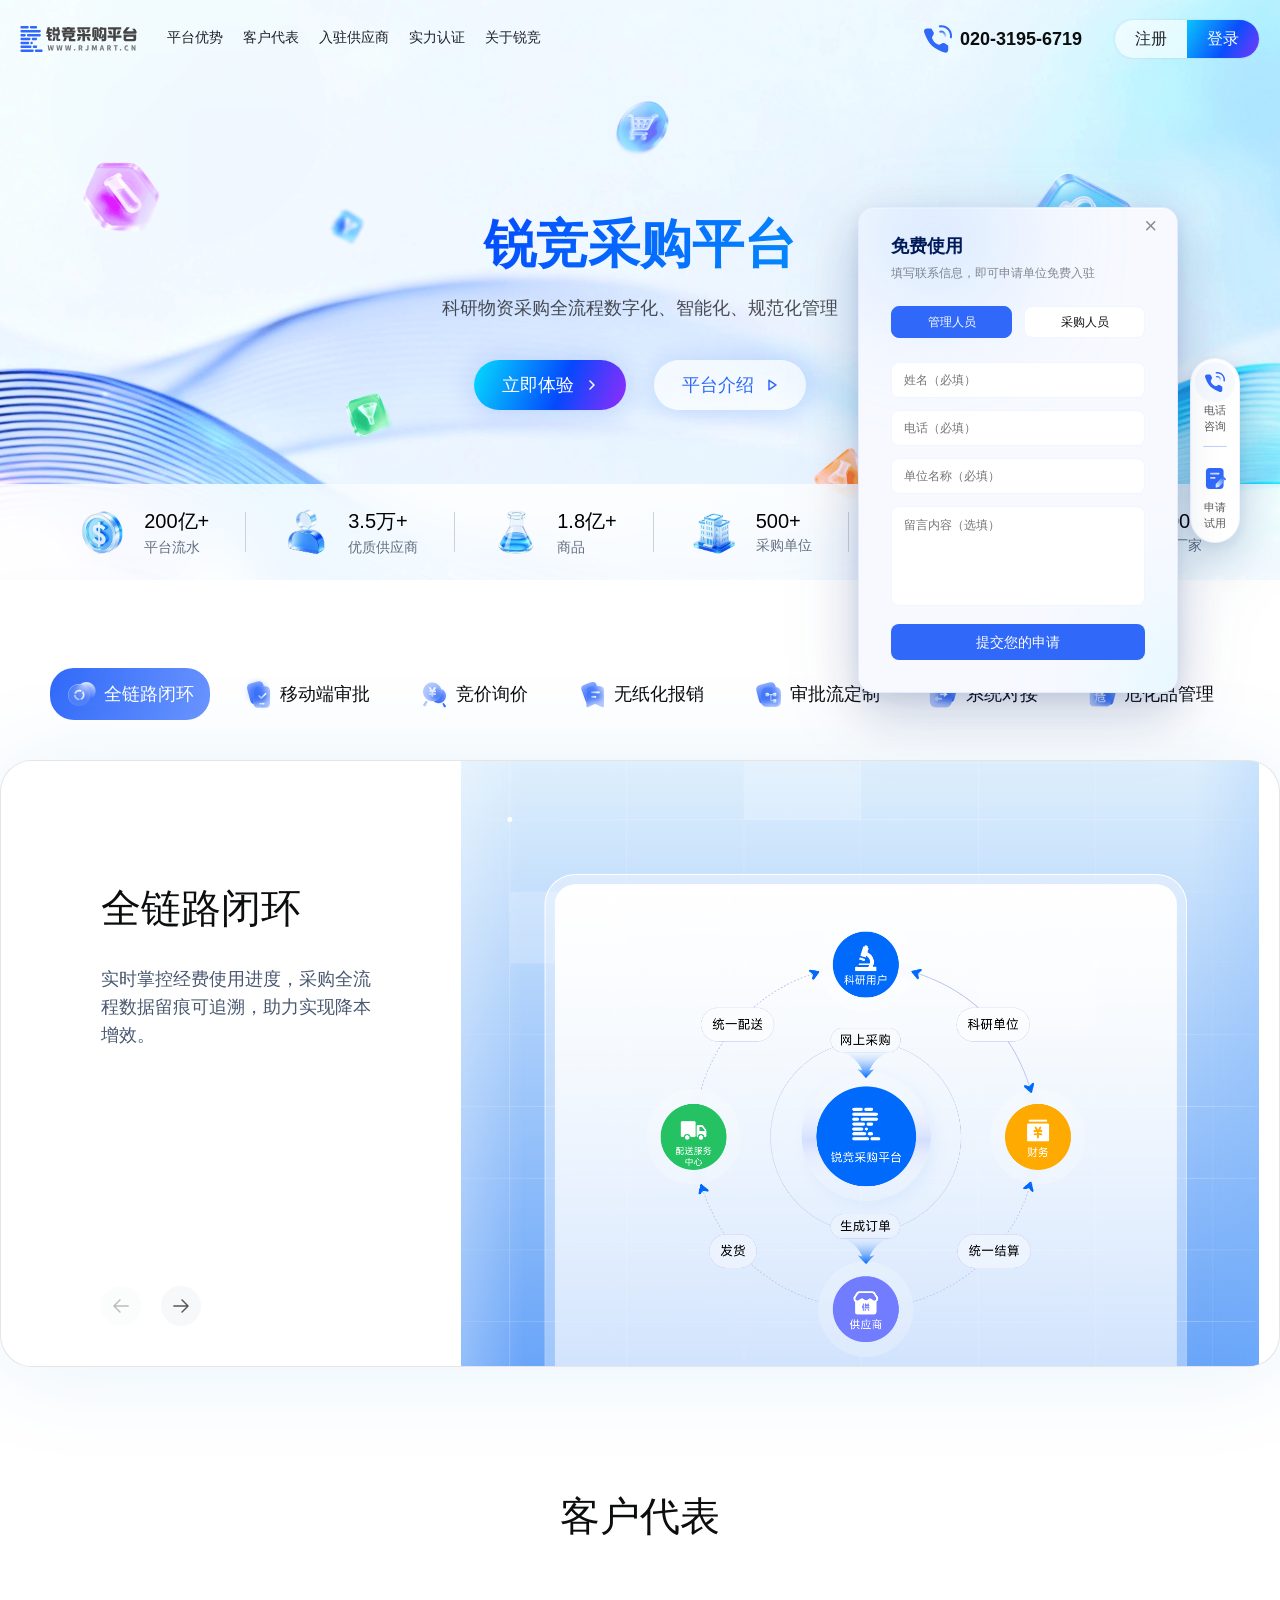
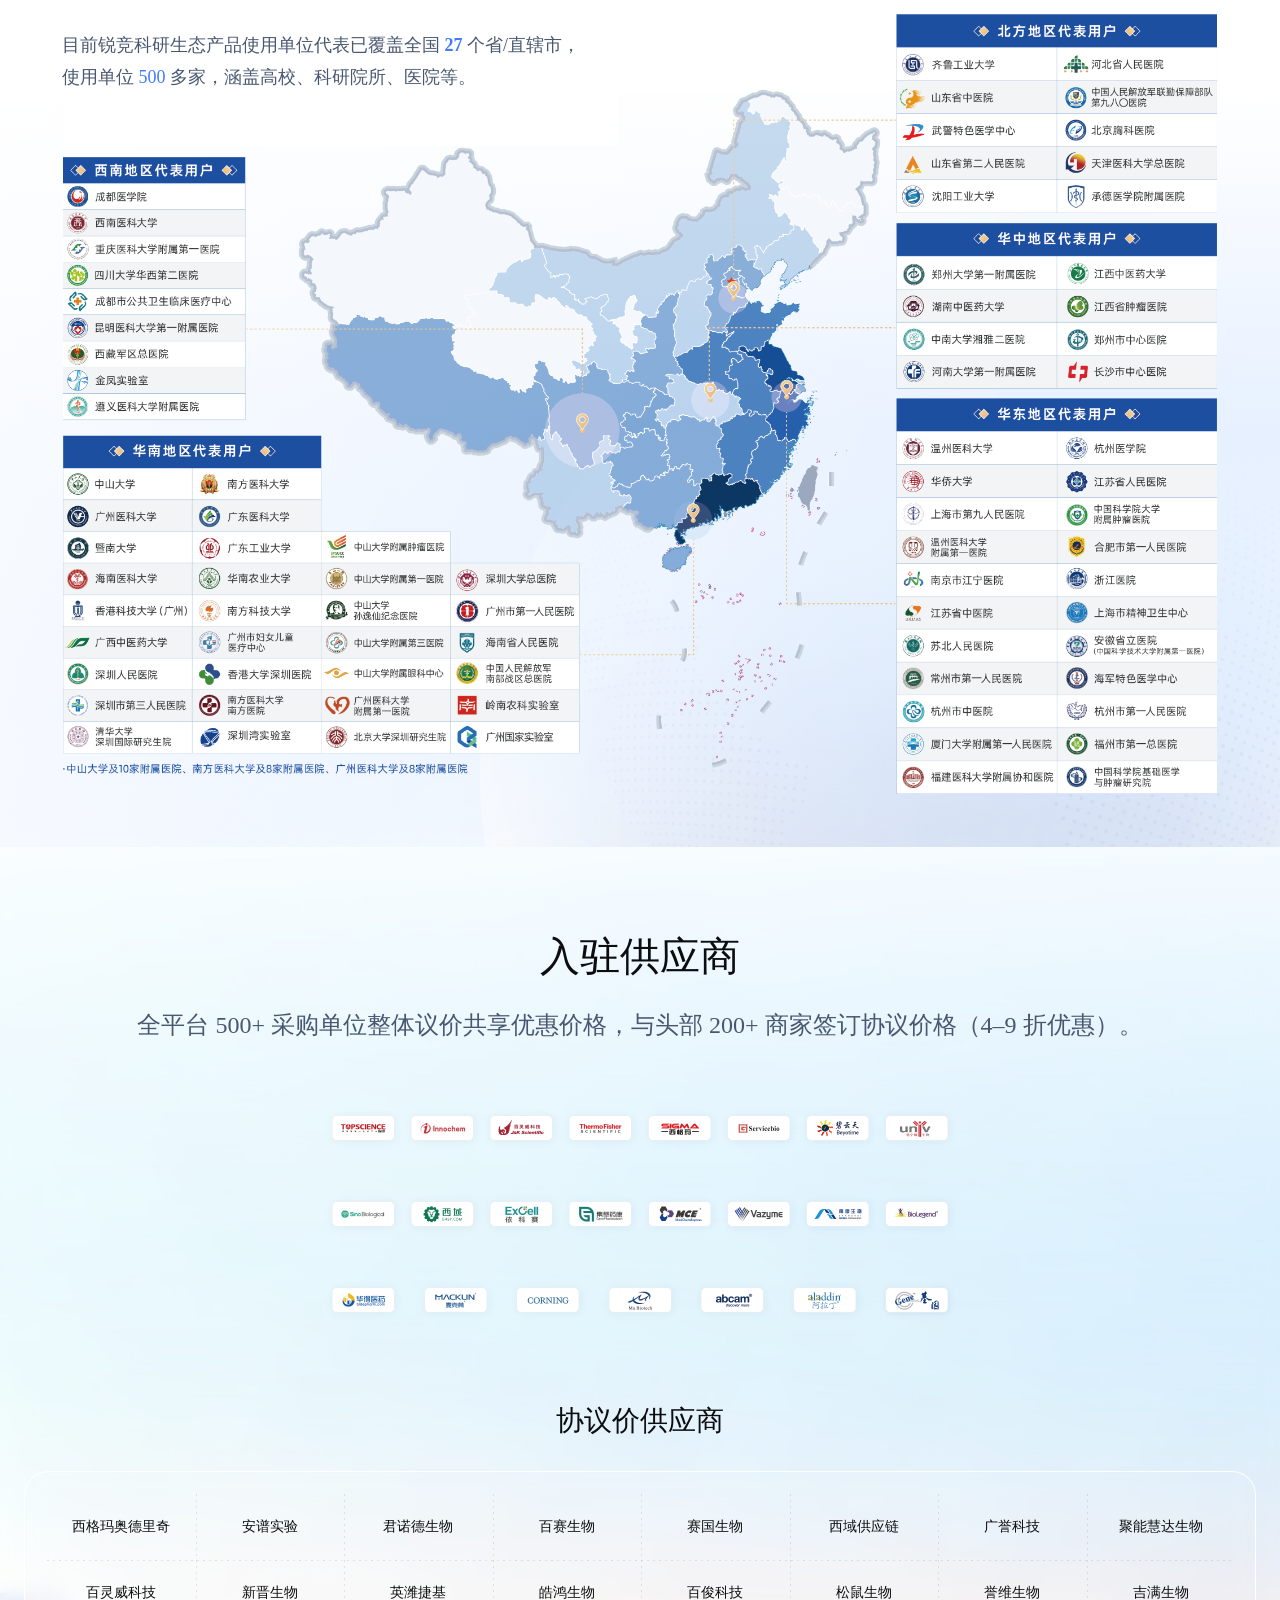
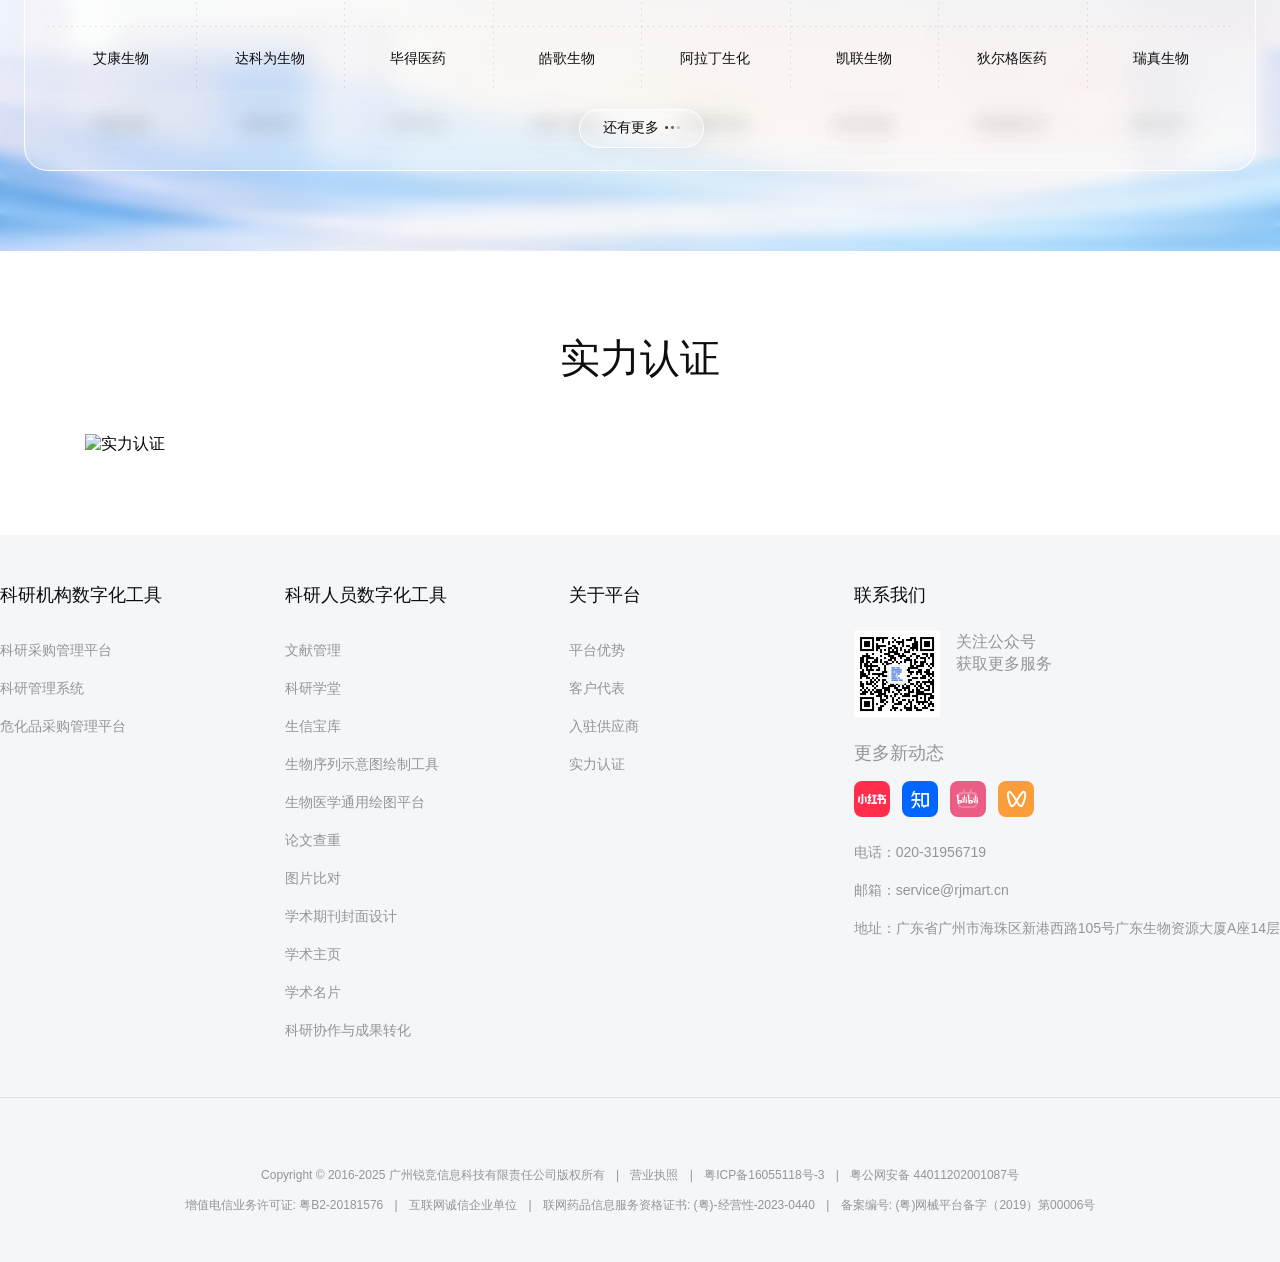
==== commit 6fb9c36e: "页面底部版权信息通过接口返回" ====
--- a/index.html
+++ b/index.html
@@ -747,7 +747,7 @@
         <div class="footer-legal-logo">
           <img src="./asset/icons/svg_7c46413a.svg" alt="Logo" />
         </div>
-        <div class="footer-legal-text">
+        <div class="footer-legal-text" id="footer-legal-line1">
           <span>Copyright © 2016-2025 广州锐竞信息科技有限责任公司版权所有</span>
           <span class="footer-divider">|</span>
           <span>营业执照</span>
@@ -756,7 +756,7 @@
           <span class="footer-divider">|</span>
           <span>粤公网安备 44011202001087号</span>
         </div>
-        <div class="footer-legal-text">
+        <div class="footer-legal-text" id="footer-legal-line2">
           <span>增值电信业务许可证: 粤B2-20181576</span>
           <span class="footer-divider">|</span>
           <span>互联网诚信企业单位</span>
@@ -768,7 +768,10 @@
       </div>
     </footer>
   </div>
+  <!-- 勿使用 type="module"：直接双击打开 file:// 时浏览器会拦截模块脚本，导致 RjRequest 无法加载 -->
+  <script src="./scripts/request.js"></script>
   <script src="./scripts/feature-data.js"></script>
   <script src="./scripts/main.js"></script>
+  <script src="./scripts/footer.js"></script>
 </body>
 </html>
--- a/styles/base.css
+++ b/styles/base.css
@@ -1641,19 +1641,45 @@
       margin-bottom: 16px;
     }
 
+    /* 接口成功渲染版权行后隐藏占位 Logo（与设计稿一致：仅两行文案与行内备案图标） */
+    .footer-legal--from-api .footer-legal-logo {
+      display: none;
+    }
+
     .footer-legal-logo img {
       height: 24px;
     }
 
     .footer-legal-text {
       text-align: center;
-      color: #BFBFC2;
+      color: #939599;
       font-size: 12px;
       line-height: 18px;
     }
 
     .footer-legal-text + .footer-legal-text {
       margin-top: 12px;
+    }
+
+    .footer-legal-inline-link {
+      color: inherit;
+      text-decoration: none;
+    }
+
+    .footer-legal-inline-link:hover {
+      color: #165dff;
+    }
+
+    .footer-legal-inline-icon {
+      height: 16px;
+      width: auto;
+      vertical-align: middle;
+      margin-right: 4px;
+      display: inline-block;
+    }
+
+    a.footer-legal-inline-link--icon .footer-legal-inline-icon {
+      margin-right: 4px;
     }
 
     .footer-divider {
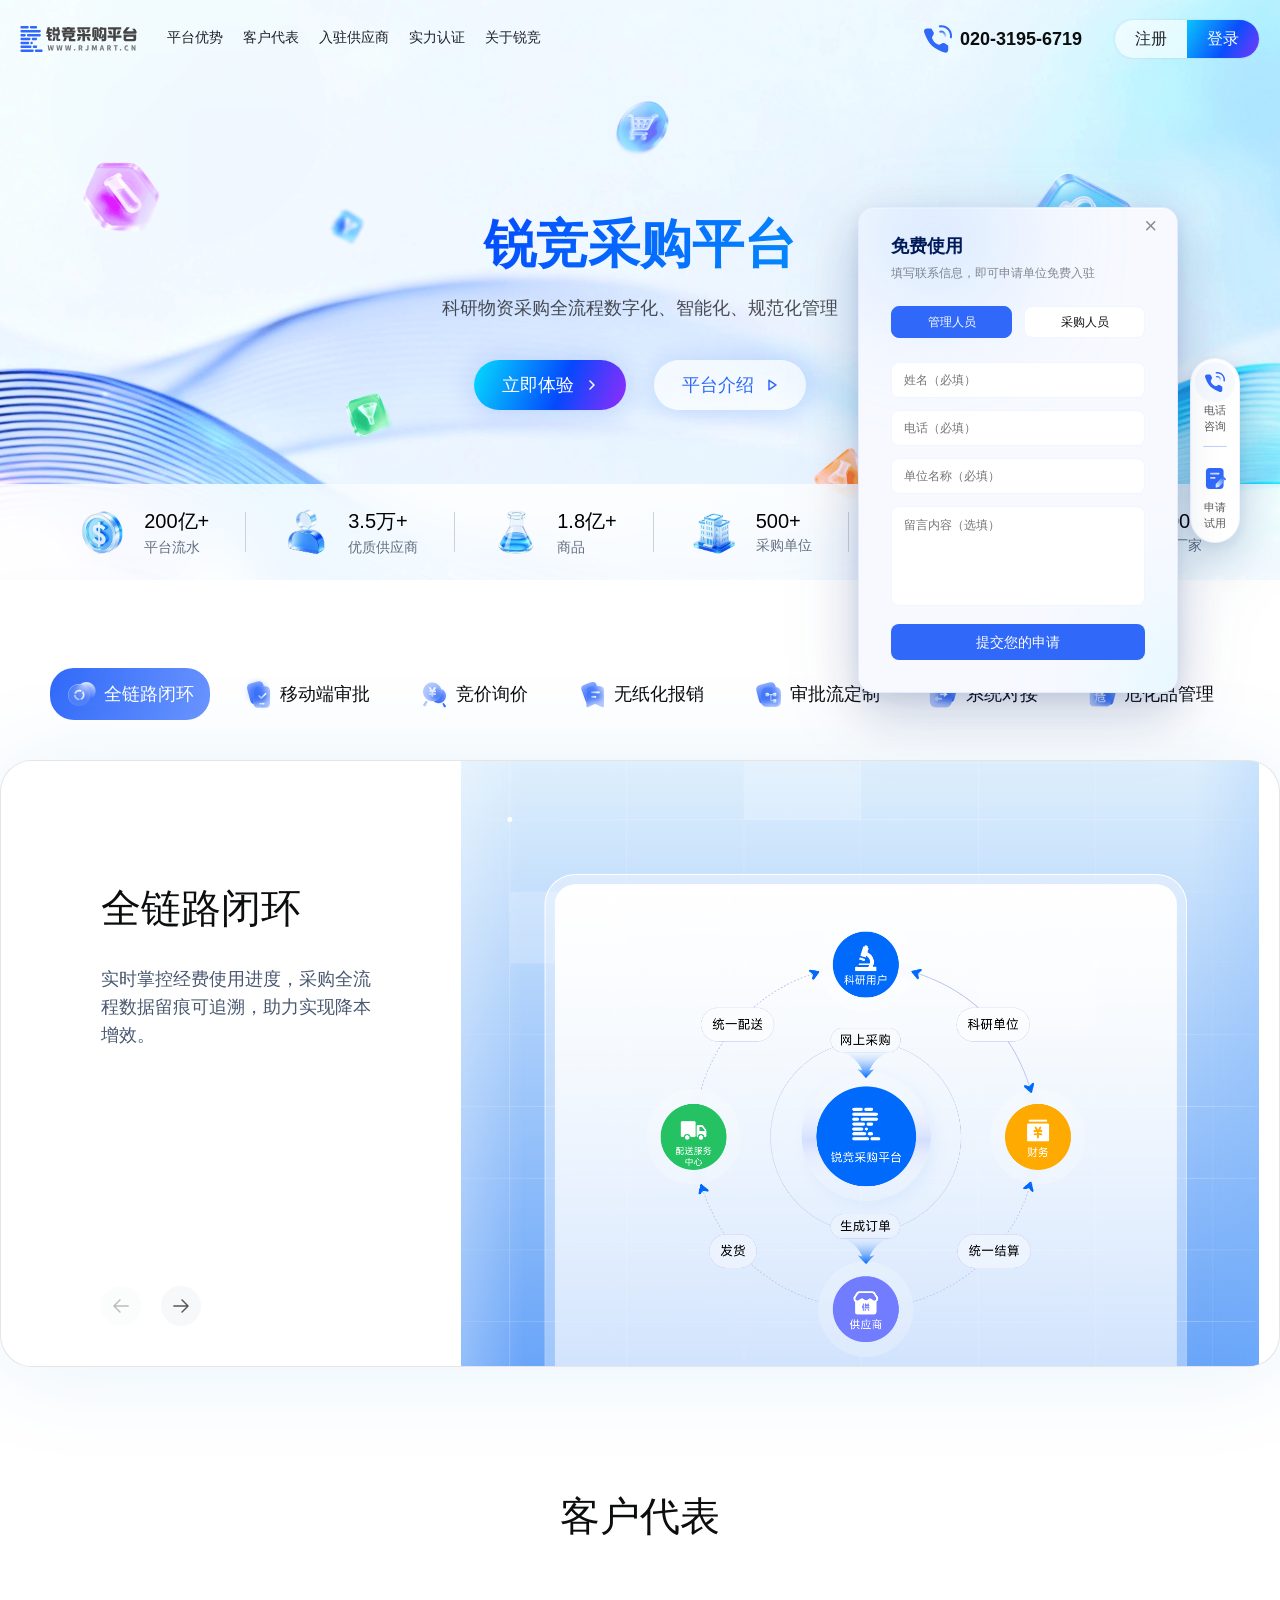
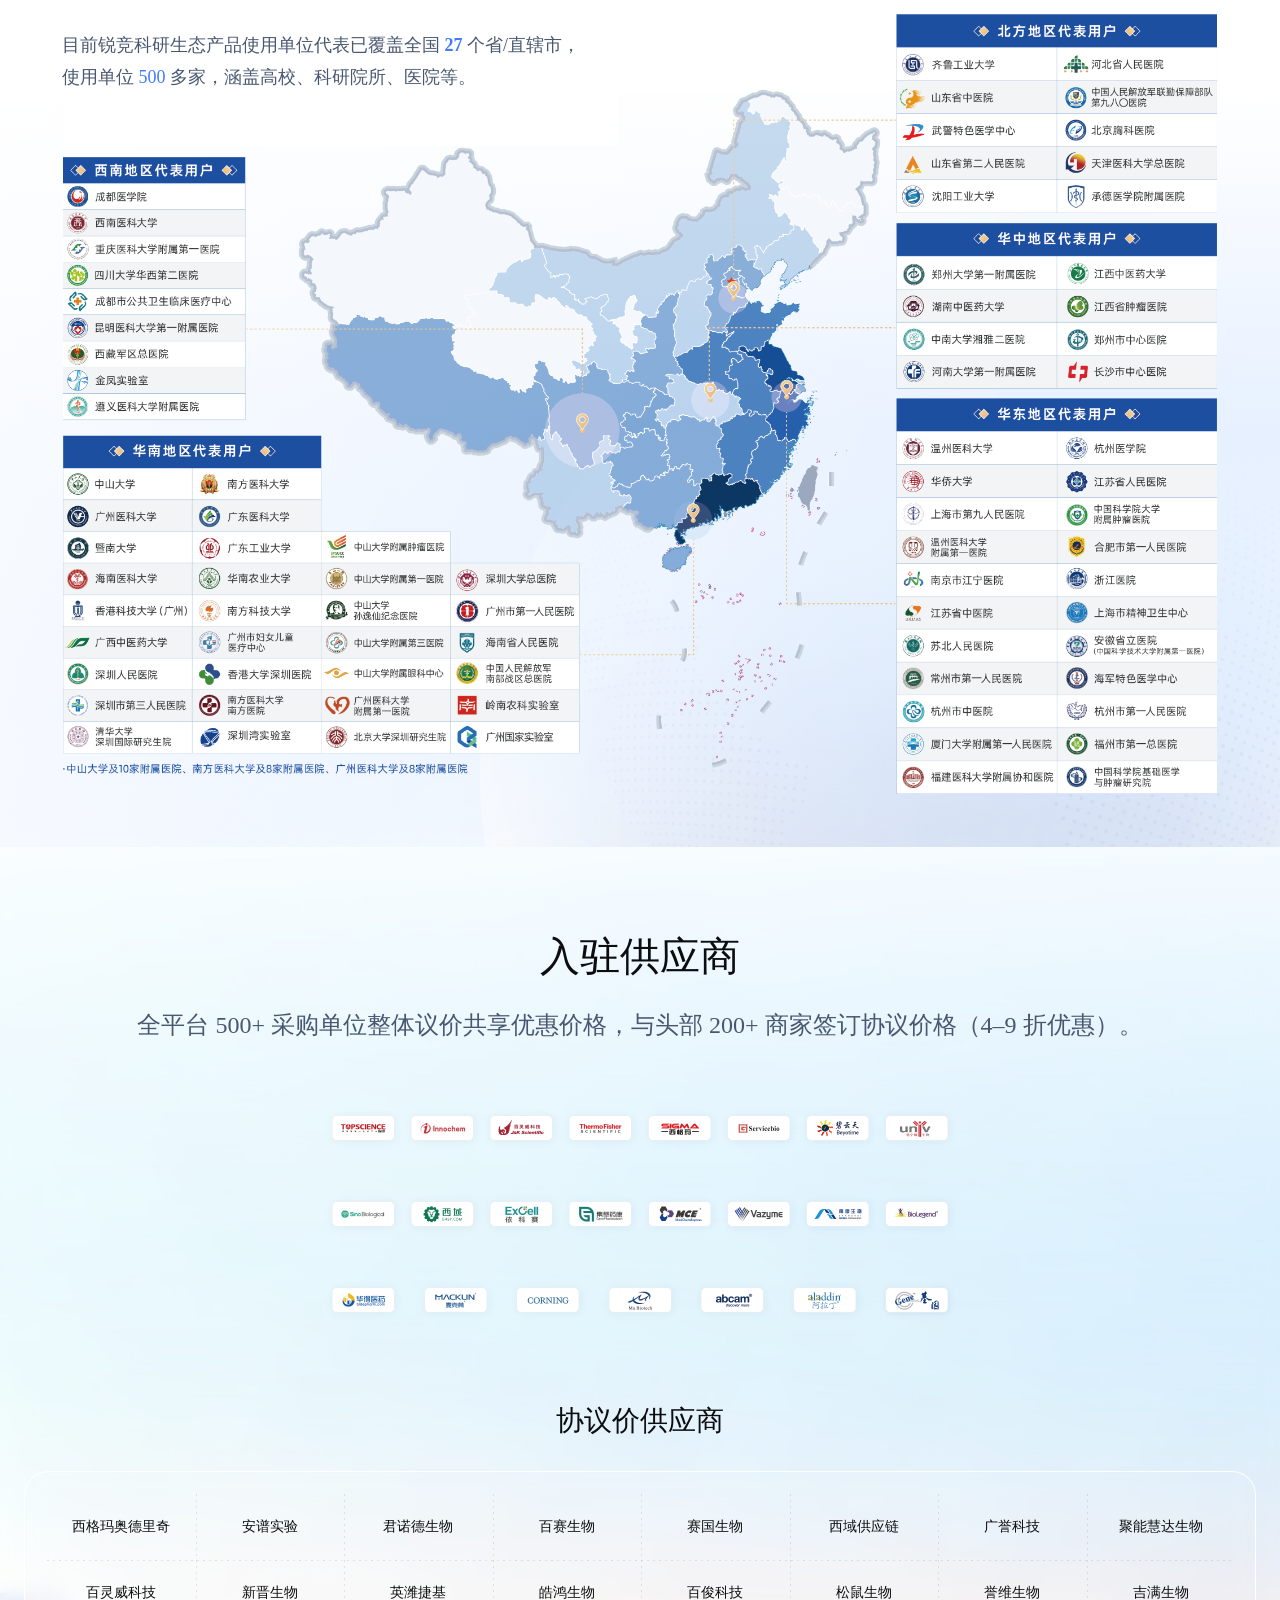
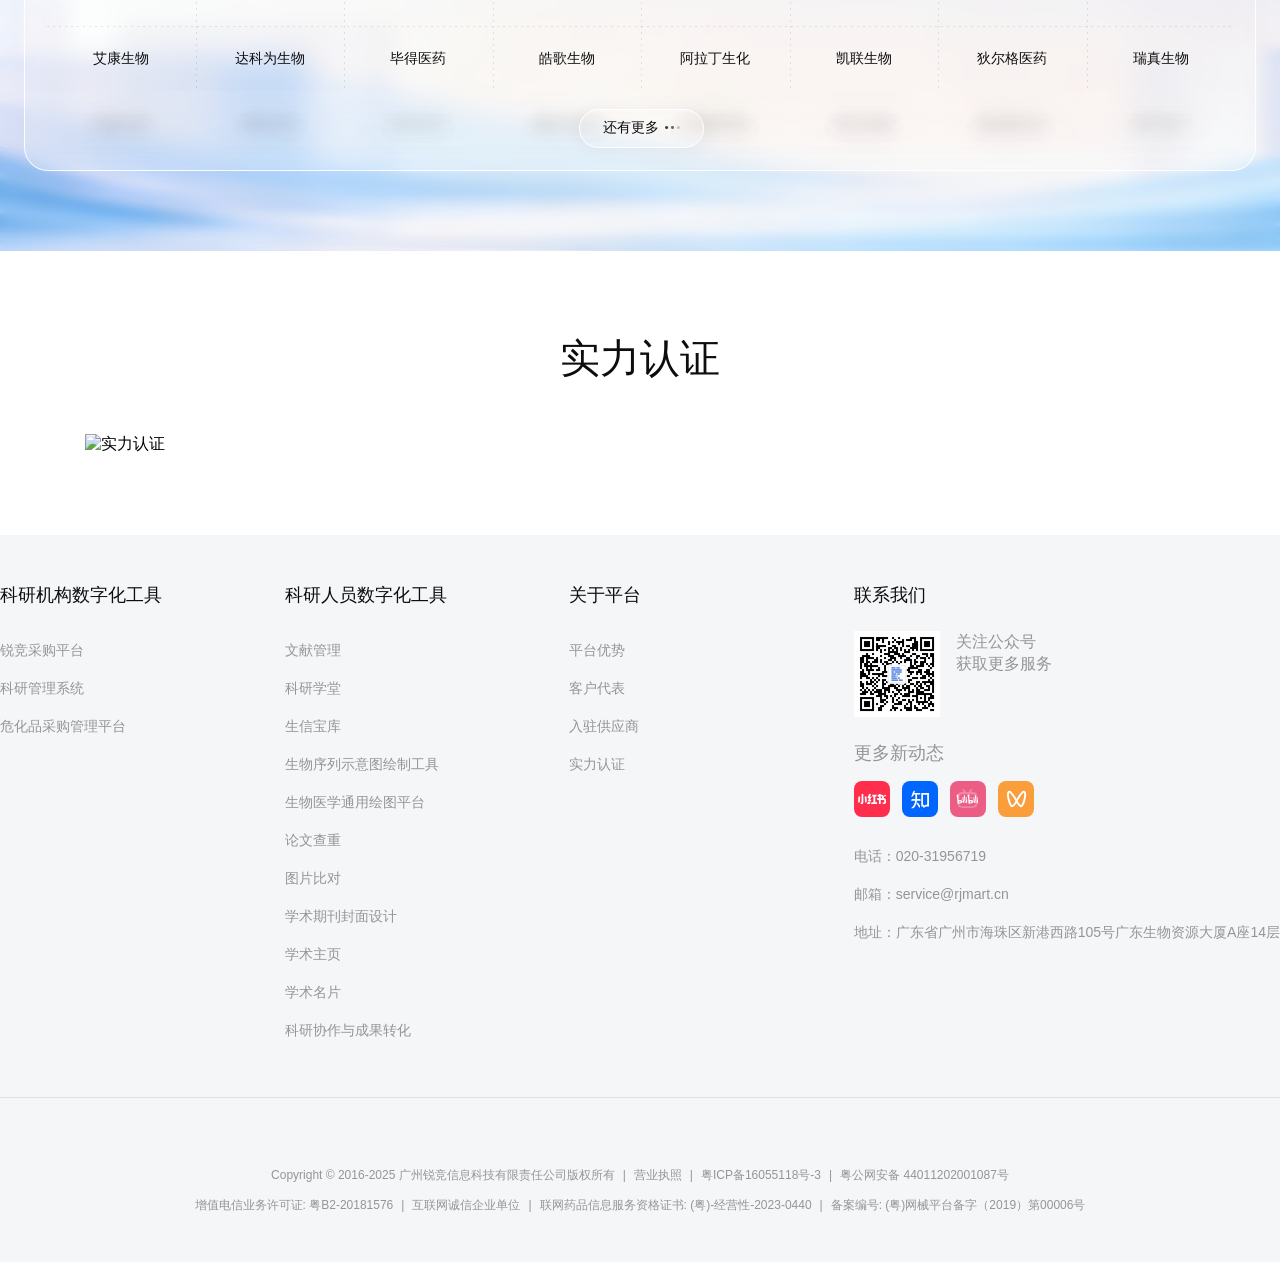
==== commit 171a05b4: "页面底部链接更换为有推广码的链接" ====
--- a/index.html
+++ b/index.html
@@ -679,7 +679,7 @@
         <div class="footer-column">
           <h3 class="footer-column-title">科研机构数字化工具</h3>
           <ul class="footer-list">
-            <li class="footer-list-item"><a href="https://www.rjmart.cn/" target="_blank">科研采购管理平台</a></li>
+            <li class="footer-list-item"><a href="https://www.rjmart.cn/" target="_blank">锐竞采购平台</a></li>
             <li class="footer-list-item"><a href="https://srm.rjmart.cn/" target="_blank">科研管理系统</a></li>
             <li class="footer-list-item"><a href="https://mp.weixin.qq.com/s/6mEWWduLGIGTdNq-Nq7Eiw" target="_blank">危化品采购管理平台</a></li>
           </ul>
@@ -689,17 +689,17 @@
         <div class="footer-column">
           <h3 class="footer-column-title">科研人员数字化工具</h3>
           <ul class="footer-list">
-            <li class="footer-list-item"><a href="https://scholar.rjmart.cn/?tab=2&tg=C4J9" target="_blank">文献管理</a></li>
-            <li class="footer-list-item"><a href="https://school.rjmart.cn" target="_blank">科研学堂</a></li>
-            <li class="footer-list-item"><a href="https://biotreasury.cn" target="_blank">生信宝库</a></li>
-            <li class="footer-list-item"><a href="https://ibs.renlab.org" target="_blank">生物序列示意图绘制工具</a></li>
-            <li class="footer-list-item"><a href="https://biogdp.com/" target="_blank">生物医学通用绘图平台</a></li>
-            <li class="footer-list-item"><a href="http://rjmart.wanfangtech.net/" target="_blank">论文查重</a></li>
-            <li class="footer-list-item"><a href="https://dlfile.rjmart.cn/TDC/index.html" target="_blank">图片比对</a></li>
+            <li class="footer-list-item"><a href="https://scholar.rjmart.cn/?tab=2&tg=C7VU" target="_blank">文献管理</a></li>
+            <li class="footer-list-item"><a href="https://school.rjmart.cn/?tg=C7V6" target="_blank">科研学堂</a></li>
+            <li class="footer-list-item"><a href="https://biotreasury.rjmart.cn/?tg=C7VQ" target="_blank">生信宝库</a></li>
+            <li class="footer-list-item"><a href="https://ibs.renlab.org/?tg=C7VM" target="_blank">生物序列示意图绘制工具</a></li>
+            <li class="footer-list-item"><a href="https://biogdp.com/?tg=C7VE" target="_blank">生物医学通用绘图平台</a></li>
+            <li class="footer-list-item"><a href="http://rjmart.wanfangtech.net/?tg=C7VY" target="_blank">论文查重</a></li>
+            <li class="footer-list-item"><a href="https://www.rjmart.cn/TDC/?tg=C7VF" target="_blank">图片比对</a></li>
             <li class="footer-list-item"><a href="https://lab.rjmart.cn/10799/BD9A20204137E1A2" target="_blank">学术期刊封面设计</a></li>
-            <li class="footer-list-item"><a href="https://scholar.rjmart.cn/?tg=C4ZC" target="_blank">学术主页</a></li>
-            <li class="footer-list-item"><a href="https://mp.weixin.qq.com/s/YvFB_6alzO6Uu8jfakA0Dw" target="_blank">学术名片</a></li>
-            <li class="footer-list-item"><a href="https://cooperation.rjmart.cn/" target="_blank">科研协作与成果转化</a></li>
+            <li class="footer-list-item"><a href="https://scholar.rjmart.cn/?tg=C7VJ" target="_blank">学术主页</a></li>
+            <li class="footer-list-item"><a href="https://m.rjmart.cn/EBC/card?id=53&tg=C7V5" target="_blank">学术名片</a></li>
+            <li class="footer-list-item"><a href="https://cooperation.rjmart.cn/?tg=C7VG" target="_blank">科研协作与成果转化</a></li>
           </ul>
         </div>
 
@@ -727,12 +727,24 @@
           </div>
           <p class="footer-subtitle">更多新动态</p>
           <div class="footer-social-row">
-            <img src="./asset/icons/svg_06d318b4.svg" class="social-icon" alt="微信" />
-            <img src="./asset/icons/svg_06e27a35.svg" class="social-icon" alt="QQ" />
-            <div class="social-icon-box">
-              <img src="./asset/icons/svg_95ba60c5.svg" alt="小红书" />
-            </div>
-            <img src="./asset/icons/svg_06851831.svg" class="social-icon" alt="微博" />
+            <a href="https://www.xiaohongshu.com/user/profile/63ef8d04000000000f0105e4?xsec_token=ABuhZuYooM8WDRCFw266S6m7UjfNDJnp1cqANhXkVWQms%3D&xsec_source=pc_search" target="_blank">
+              <img src="./asset/icons/svg_06d318b4.svg" class="social-icon" alt="小红书" />
+            </a>
+            <a href="https://www.zhihu.com/org/rui-jing-ke-yan-sheng-tai" target="_blank">
+              <img src="./asset/icons/svg_06e27a35.svg" class="social-icon" alt="知乎" />
+            </a>
+            <a href="https://space.bilibili.com/1347893220?spm_id_from=333.337.0.0" target="_blank">
+              <div class="social-icon-box">
+                <img src="./asset/icons/svg_95ba60c5.svg" alt="B站" />
+              </div>
+            </a>
+            <div class="social-icon-qr-wrap">
+              <img src="./asset/icons/svg_06851831.svg" class="social-icon" alt="视频号" />
+              <div class="social-icon-qr-popup">
+                <img src="./asset/images/锐竞视频号二维码.jpg" alt="锐竞视频号二维码" />
+                <p class="social-icon-qr-text">微信扫码关注视频号<br/>"锐竞采购平台"</p>
+              </div>
+            </div>
           </div>
           <ul class="footer-list" style="margin-top: 16px;">
             <li class="footer-contact-item">电话：020-31956719</li>
--- a/styles/base.css
+++ b/styles/base.css
@@ -290,6 +290,11 @@
 
     .float-submit-btn:hover {
       background: #2557D6;
+    }
+
+    .float-submit-btn:disabled {
+      cursor: not-allowed;
+      opacity: 0.72;
     }
 
     /* 关闭按钮 */
@@ -1557,6 +1562,55 @@
       height: 25px;
     }
 
+    .social-icon-qr-wrap {
+      position: relative;
+      display: inline-flex;
+      cursor: pointer;
+    }
+
+    .social-icon-qr-popup {
+      display: none;
+      position: absolute;
+      bottom: calc(100% + 8px);
+      left: 50%;
+      transform: translateX(-50%);
+      background: #fff;
+      border-radius: 8px;
+      box-shadow: 0 4px 16px rgba(0, 0, 0, 0.15);
+      padding: 8px;
+      z-index: 100;
+      white-space: nowrap;
+    }
+
+    .social-icon-qr-popup img {
+      width: 120px;
+      height: 120px;
+      display: block;
+      margin: 0 auto;
+    }
+
+    .social-icon-qr-popup::after {
+      content: '';
+      position: absolute;
+      top: 100%;
+      left: 50%;
+      transform: translateX(-50%);
+      border: 6px solid transparent;
+      border-top-color: #fff;
+    }
+
+    .social-icon-qr-text {
+      margin: 6px 0 0;
+      font-size: 14px;
+      color: #333;
+      text-align: center;
+      line-height: 1.5;
+    }
+
+    .social-icon-qr-wrap:hover .social-icon-qr-popup {
+      display: block;
+    }
+
     .footer-qrcode {
       width: 86px;
       height: 86px;
@@ -1651,6 +1705,11 @@
     }
 
     .footer-legal-text {
+      display: flex;
+      align-items: center;
+      justify-content: center;
+      flex-wrap: wrap;
+      row-gap: 6px;
       text-align: center;
       color: #939599;
       font-size: 12px;
@@ -1666,6 +1725,25 @@
       text-decoration: none;
     }
 
+    /* 图标 + 备案文案作为一个单元对齐，避免图片基线导致文字上下漂移 */
+    .footer-legal-cell {
+      display: inline-flex;
+      align-items: center;
+      gap: 4px;
+      min-height: 18px;
+      max-width: 100%;
+    }
+
+    .footer-legal-cell-text {
+      white-space: nowrap;
+    }
+
+    @media (max-width: 768px) {
+      .footer-legal-cell-text {
+        white-space: normal;
+      }
+    }
+
     .footer-legal-inline-link:hover {
       color: #165dff;
     }
@@ -1673,16 +1751,14 @@
     .footer-legal-inline-icon {
       height: 16px;
       width: auto;
-      vertical-align: middle;
-      margin-right: 4px;
-      display: inline-block;
-    }
-
-    a.footer-legal-inline-link--icon .footer-legal-inline-icon {
-      margin-right: 4px;
+      flex: 0 0 auto;
+      display: block;
     }
 
     .footer-divider {
+      display: inline-flex;
+      align-items: center;
+      min-height: 18px;
       margin: 0 8px;
     }
 
